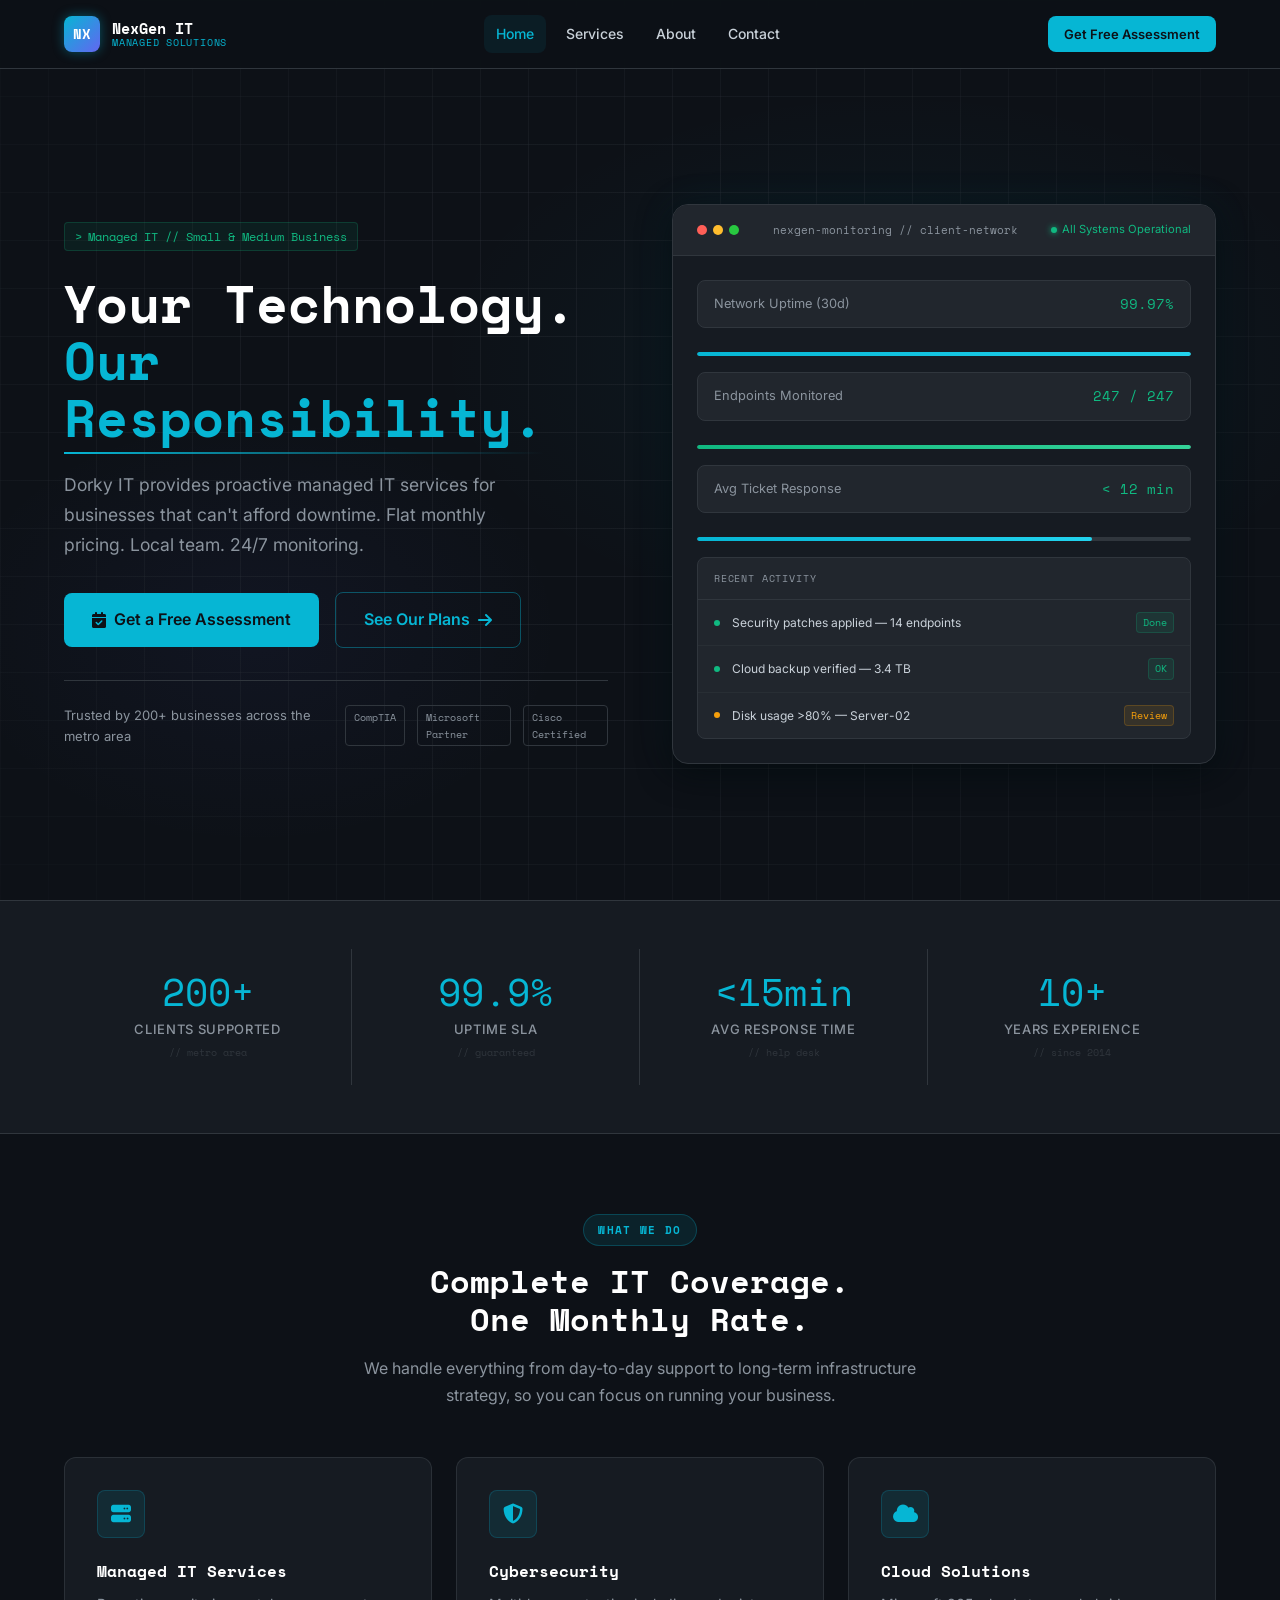
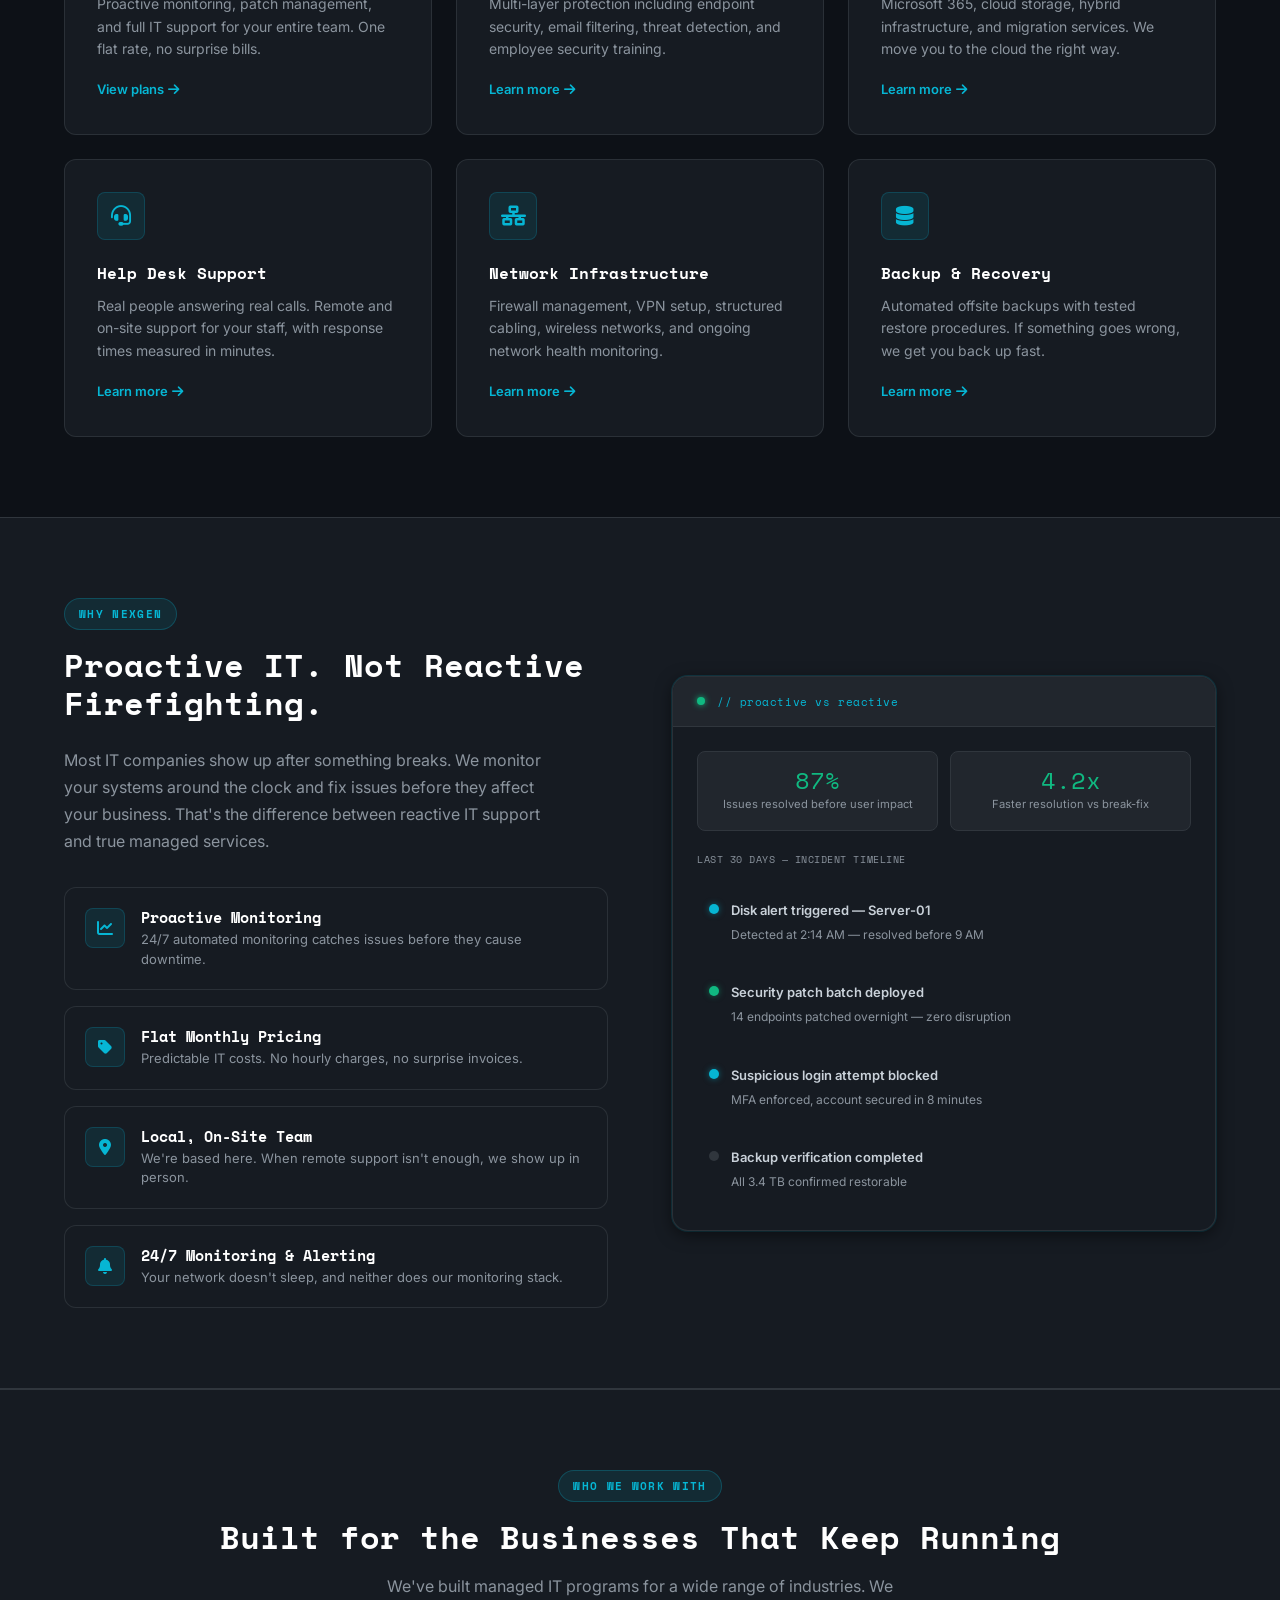
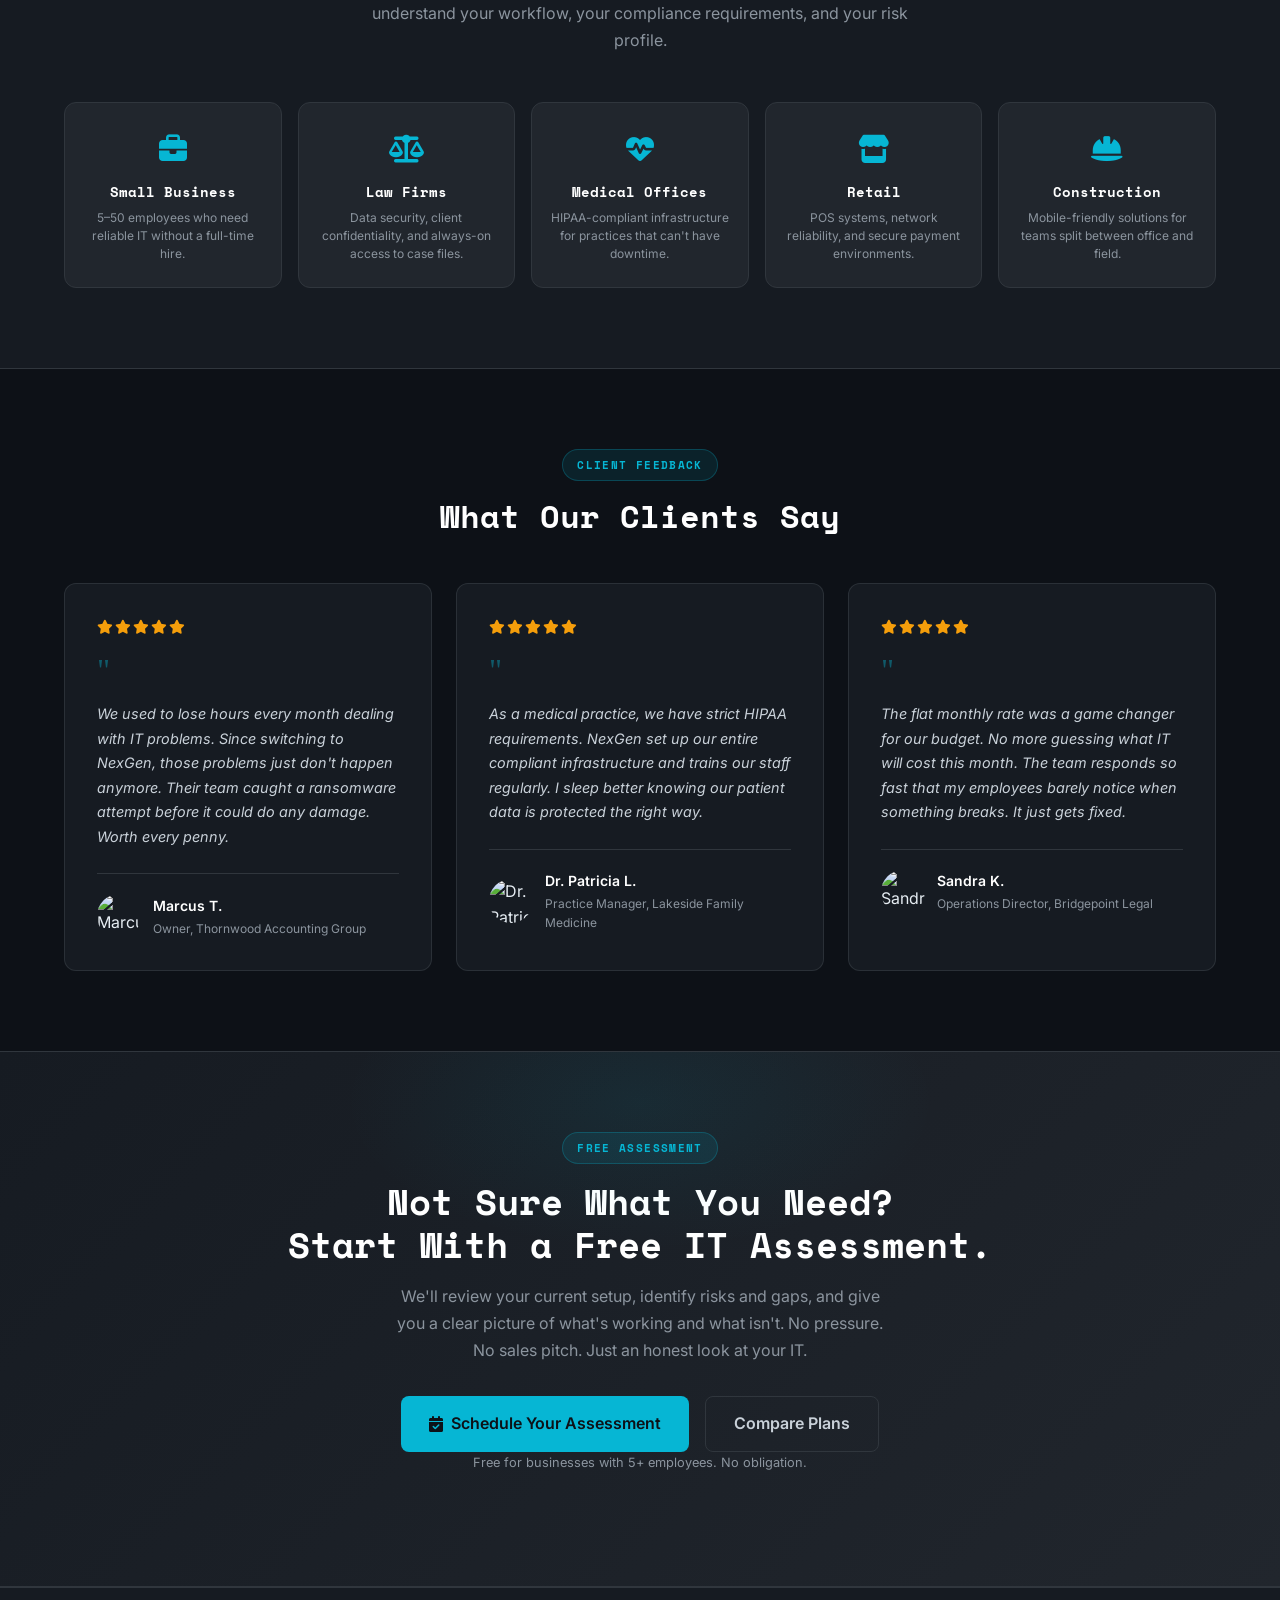
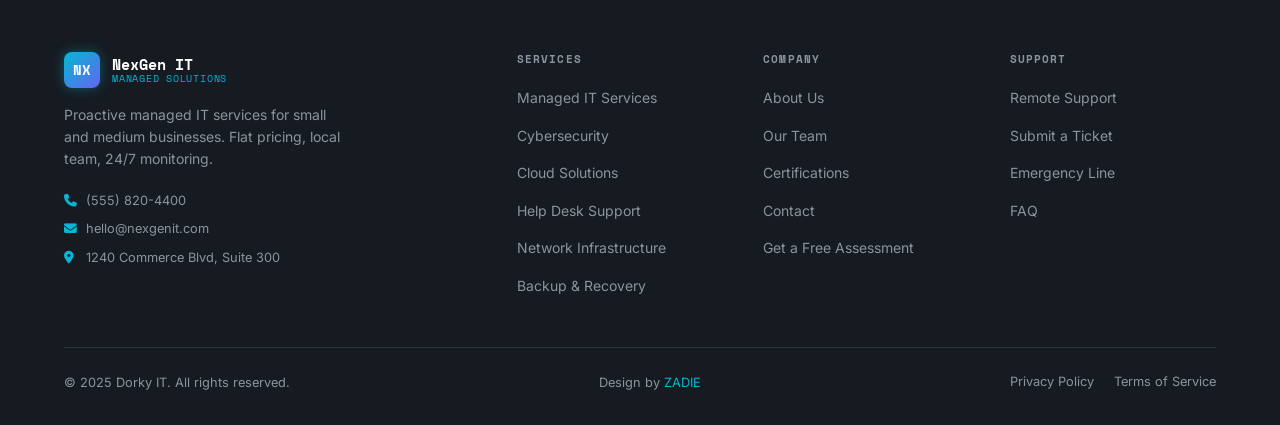
==== index.html @ ac2e7354 "updated company name" ====
<!DOCTYPE html>
<html lang="en">
<head>
  <meta charset="UTF-8">
  <meta name="viewport" content="width=device-width, initial-scale=1.0">
  <title>Dorky IT — Managed IT Services for Small Business</title>
  <link rel="stylesheet" href="styles.css">
  <link rel="stylesheet" href="https://cdnjs.cloudflare.com/ajax/libs/font-awesome/6.5.0/css/all.min.css">
  </head>
<body>



<!-- Header -->
<header class="header">
  <div class="container">
    <a href="index.html" class="logo">
      <div class="logo-icon">NX</div>
      <div class="logo-text">
        <span class="logo-name">NexGen IT</span>
        <span class="logo-tagline">Managed Solutions</span>
      </div>
    </a>

    <nav class="nav" id="main-nav">
      <a href="index.html" class="nav-link active">Home</a>
      <a href="services.html" class="nav-link">Services</a>
      <a href="about.html" class="nav-link">About</a>
      <a href="contact.html" class="nav-link">Contact</a>
    </nav>

    <a href="contact.html" class="btn btn-primary header-cta btn-sm">Get Free Assessment</a>
    <button class="nav-toggle" aria-label="Toggle menu" aria-expanded="false">
      <span></span>
      <span></span>
      <span></span>
    </button>
  </div>
</header>

<!-- Hero -->
<section class="hero">
  <div class="hero-bg"></div>
  <div class="hero-grid-overlay"></div>
  <div class="container">
    <div class="hero-content">
      <div class="hero-badge">
        <span class="terminal-tag">Managed IT // Small &amp; Medium Business</span>
      </div>
      <h1 class="hero-title">
        Your Technology.<br>
        <span class="highlight">Our Responsibility.</span>
      </h1>
      <p class="hero-desc">
        Dorky IT provides proactive managed IT services for businesses that can't afford downtime. Flat monthly pricing. Local team. 24/7 monitoring.
      </p>
      <div class="hero-actions">
        <a href="contact.html" class="btn btn-primary btn-lg">
          <i class="fa-solid fa-calendar-check"></i>
          Get a Free Assessment
        </a>
        <a href="services.html" class="btn btn-secondary btn-lg">
          See Our Plans
          <i class="fa-solid fa-arrow-right"></i>
        </a>
      </div>
      <div class="hero-trust">
        <span class="hero-trust-text">Trusted by 200+ businesses across the metro area</span>
        <div class="hero-trust-badges">
          <span class="trust-badge">CompTIA</span>
          <span class="trust-badge">Microsoft Partner</span>
          <span class="trust-badge">Cisco Certified</span>
        </div>
      </div>
    </div>

    <div class="hero-visual">
      <div class="hero-dashboard">
        <div class="dashboard-header">
          <div class="dashboard-dots">
            <span class="dot dot-red"></span>
            <span class="dot dot-yellow"></span>
            <span class="dot dot-green"></span>
          </div>
          <span class="dashboard-title">nexgen-monitoring // client-network</span>
          <div class="dashboard-status">
            <span class="status-dot"></span>
            All Systems Operational
          </div>
        </div>
        <div class="dashboard-body">
          <div class="dashboard-metric">
            <span class="metric-label">Network Uptime (30d)</span>
            <span class="metric-value">99.97%</span>
          </div>
          <div class="metric-bar-wrap">
            <div class="metric-bar">
              <div class="metric-bar-fill" style="width: 99.97%"></div>
            </div>
          </div>

          <div class="dashboard-metric">
            <span class="metric-label">Endpoints Monitored</span>
            <span class="metric-value">247 / 247</span>
          </div>
          <div class="metric-bar-wrap">
            <div class="metric-bar">
              <div class="metric-bar-fill green" style="width: 100%"></div>
            </div>
          </div>

          <div class="dashboard-metric">
            <span class="metric-label">Avg Ticket Response</span>
            <span class="metric-value">&lt; 12 min</span>
          </div>
          <div class="metric-bar-wrap">
            <div class="metric-bar">
              <div class="metric-bar-fill" style="width: 80%"></div>
            </div>
          </div>

          <div class="dashboard-alerts">
            <div class="alert-header">Recent Activity</div>
            <div class="alert-item">
              <span class="alert-indicator alert-ok"></span>
              <span class="alert-label">Security patches applied — 14 endpoints</span>
              <span class="alert-tag tag-ok">Done</span>
            </div>
            <div class="alert-item">
              <span class="alert-indicator alert-ok"></span>
              <span class="alert-label">Cloud backup verified — 3.4 TB</span>
              <span class="alert-tag tag-ok">OK</span>
            </div>
            <div class="alert-item">
              <span class="alert-indicator alert-warn"></span>
              <span class="alert-label">Disk usage &gt;80% — Server-02</span>
              <span class="alert-tag tag-warn">Review</span>
            </div>
          </div>
        </div>
      </div>
    </div>
  </div>
</section>

<!-- Stats -->
<section class="stats-section">
  <div class="container">
    <div class="stats-grid">
      <div class="stat-item">
        <div class="stat-number">200+</div>
        <div class="stat-label">Clients Supported</div>
        <div class="stat-sublabel">// metro area</div>
      </div>
      <div class="stat-item">
        <div class="stat-number">99.9%</div>
        <div class="stat-label">Uptime SLA</div>
        <div class="stat-sublabel">// guaranteed</div>
      </div>
      <div class="stat-item">
        <div class="stat-number">&lt;15min</div>
        <div class="stat-label">Avg Response Time</div>
        <div class="stat-sublabel">// help desk</div>
      </div>
      <div class="stat-item">
        <div class="stat-number">10+</div>
        <div class="stat-label">Years Experience</div>
        <div class="stat-sublabel">// since 2014</div>
      </div>
    </div>
  </div>
</section>

<!-- Services Overview -->
<section class="section">
  <div class="container">
    <div class="section-header">
      <span class="section-label">What We Do</span>
      <h2 class="section-title">Complete IT Coverage.<br>One Monthly Rate.</h2>
      <p class="section-desc">
        We handle everything from day-to-day support to long-term infrastructure strategy, so you can focus on running your business.
      </p>
    </div>

    <div class="services-grid">
      <div class="service-card">
        <div class="service-icon">
          <i class="fa-solid fa-server"></i>
        </div>
        <h3>Managed IT Services</h3>
        <p>Proactive monitoring, patch management, and full IT support for your entire team. One flat rate, no surprise bills.</p>
        <a href="services.html" class="service-link">View plans <i class="fa-solid fa-arrow-right"></i></a>
      </div>

      <div class="service-card">
        <div class="service-icon">
          <i class="fa-solid fa-shield-halved"></i>
        </div>
        <h3>Cybersecurity</h3>
        <p>Multi-layer protection including endpoint security, email filtering, threat detection, and employee security training.</p>
        <a href="services.html" class="service-link">Learn more <i class="fa-solid fa-arrow-right"></i></a>
      </div>

      <div class="service-card">
        <div class="service-icon">
          <i class="fa-solid fa-cloud"></i>
        </div>
        <h3>Cloud Solutions</h3>
        <p>Microsoft 365, cloud storage, hybrid infrastructure, and migration services. We move you to the cloud the right way.</p>
        <a href="services.html" class="service-link">Learn more <i class="fa-solid fa-arrow-right"></i></a>
      </div>

      <div class="service-card">
        <div class="service-icon">
          <i class="fa-solid fa-headset"></i>
        </div>
        <h3>Help Desk Support</h3>
        <p>Real people answering real calls. Remote and on-site support for your staff, with response times measured in minutes.</p>
        <a href="services.html" class="service-link">Learn more <i class="fa-solid fa-arrow-right"></i></a>
      </div>

      <div class="service-card">
        <div class="service-icon">
          <i class="fa-solid fa-network-wired"></i>
        </div>
        <h3>Network Infrastructure</h3>
        <p>Firewall management, VPN setup, structured cabling, wireless networks, and ongoing network health monitoring.</p>
        <a href="services.html" class="service-link">Learn more <i class="fa-solid fa-arrow-right"></i></a>
      </div>

      <div class="service-card">
        <div class="service-icon">
          <i class="fa-solid fa-database"></i>
        </div>
        <h3>Backup &amp; Recovery</h3>
        <p>Automated offsite backups with tested restore procedures. If something goes wrong, we get you back up fast.</p>
        <a href="services.html" class="service-link">Learn more <i class="fa-solid fa-arrow-right"></i></a>
      </div>
    </div>
  </div>
</section>

<!-- Why NexGen -->
<section class="section" style="background: var(--bg-card); border-top: 1px solid var(--gray-dark); border-bottom: 1px solid var(--gray-dark);">
  <div class="container">
    <div class="why-grid">
      <div class="why-content">
        <span class="section-label">Why NexGen</span>
        <h2>Proactive IT. Not Reactive Firefighting.</h2>
        <p>
          Most IT companies show up after something breaks. We monitor your systems around the clock and fix issues before they affect your business. That's the difference between reactive IT support and true managed services.
        </p>
        <div class="why-features">
          <div class="why-feature">
            <div class="why-feature-icon">
              <i class="fa-solid fa-chart-line"></i>
            </div>
            <div class="why-feature-text">
              <h4>Proactive Monitoring</h4>
              <p>24/7 automated monitoring catches issues before they cause downtime.</p>
            </div>
          </div>
          <div class="why-feature">
            <div class="why-feature-icon">
              <i class="fa-solid fa-tag"></i>
            </div>
            <div class="why-feature-text">
              <h4>Flat Monthly Pricing</h4>
              <p>Predictable IT costs. No hourly charges, no surprise invoices.</p>
            </div>
          </div>
          <div class="why-feature">
            <div class="why-feature-icon">
              <i class="fa-solid fa-location-dot"></i>
            </div>
            <div class="why-feature-text">
              <h4>Local, On-Site Team</h4>
              <p>We're based here. When remote support isn't enough, we show up in person.</p>
            </div>
          </div>
          <div class="why-feature">
            <div class="why-feature-icon">
              <i class="fa-solid fa-bell"></i>
            </div>
            <div class="why-feature-text">
              <h4>24/7 Monitoring &amp; Alerting</h4>
              <p>Your network doesn't sleep, and neither does our monitoring stack.</p>
            </div>
          </div>
        </div>
      </div>

      <div class="why-visual">
        <div class="proactive-card">
          <div class="proactive-header">
            <span class="status-dot" style="width:8px;height:8px;"></span>
            <span class="proactive-header-label">// proactive vs reactive</span>
          </div>
          <div class="proactive-body">
            <div class="proactive-row">
              <div class="proactive-stat">
                <div class="proactive-stat-num">87%</div>
                <div class="proactive-stat-label">Issues resolved before user impact</div>
              </div>
              <div class="proactive-stat">
                <div class="proactive-stat-num">4.2x</div>
                <div class="proactive-stat-label">Faster resolution vs break-fix</div>
              </div>
            </div>
            <div style="padding: 8px 0; font-family: var(--font-heading); font-size: 0.65rem; color: var(--gray); letter-spacing: 0.05em; text-transform: uppercase;">
              Last 30 Days — Incident Timeline
            </div>
            <div class="timeline-item">
              <span class="timeline-dot timeline-dot-primary"></span>
              <div class="timeline-content">
                <strong>Disk alert triggered — Server-01</strong>
                <span>Detected at 2:14 AM — resolved before 9 AM</span>
              </div>
            </div>
            <div class="timeline-item">
              <span class="timeline-dot timeline-dot-accent"></span>
              <div class="timeline-content">
                <strong>Security patch batch deployed</strong>
                <span>14 endpoints patched overnight — zero disruption</span>
              </div>
            </div>
            <div class="timeline-item">
              <span class="timeline-dot timeline-dot-primary"></span>
              <div class="timeline-content">
                <strong>Suspicious login attempt blocked</strong>
                <span>MFA enforced, account secured in 8 minutes</span>
              </div>
            </div>
            <div class="timeline-item">
              <span class="timeline-dot timeline-dot-gray"></span>
              <div class="timeline-content">
                <strong>Backup verification completed</strong>
                <span>All 3.4 TB confirmed restorable</span>
              </div>
            </div>
          </div>
        </div>
      </div>
    </div>
  </div>
</section>

<!-- Client Types -->
<section class="section client-types-section">
  <div class="container">
    <div class="section-header">
      <span class="section-label">Who We Work With</span>
      <h2 class="section-title">Built for the Businesses That Keep Running</h2>
      <p class="section-desc">
        We've built managed IT programs for a wide range of industries. We understand your workflow, your compliance requirements, and your risk profile.
      </p>
    </div>
    <div class="client-types-grid">
      <div class="client-type-card">
        <div class="client-type-icon"><i class="fa-solid fa-briefcase"></i></div>
        <h4>Small Business</h4>
        <p>5–50 employees who need reliable IT without a full-time hire.</p>
      </div>
      <div class="client-type-card">
        <div class="client-type-icon"><i class="fa-solid fa-scale-balanced"></i></div>
        <h4>Law Firms</h4>
        <p>Data security, client confidentiality, and always-on access to case files.</p>
      </div>
      <div class="client-type-card">
        <div class="client-type-icon"><i class="fa-solid fa-heart-pulse"></i></div>
        <h4>Medical Offices</h4>
        <p>HIPAA-compliant infrastructure for practices that can't have downtime.</p>
      </div>
      <div class="client-type-card">
        <div class="client-type-icon"><i class="fa-solid fa-store"></i></div>
        <h4>Retail</h4>
        <p>POS systems, network reliability, and secure payment environments.</p>
      </div>
      <div class="client-type-card">
        <div class="client-type-icon"><i class="fa-solid fa-helmet-safety"></i></div>
        <h4>Construction</h4>
        <p>Mobile-friendly solutions for teams split between office and field.</p>
      </div>
    </div>
  </div>
</section>

<!-- Testimonials -->
<section class="section">
  <div class="container">
    <div class="section-header">
      <span class="section-label">Client Feedback</span>
      <h2 class="section-title">What Our Clients Say</h2>
    </div>
    <div class="testimonials-grid">
      <div class="testimonial-card">
        <div class="testimonial-stars">
          <span class="star"><i class="fa-solid fa-star"></i></span>
          <span class="star"><i class="fa-solid fa-star"></i></span>
          <span class="star"><i class="fa-solid fa-star"></i></span>
          <span class="star"><i class="fa-solid fa-star"></i></span>
          <span class="star"><i class="fa-solid fa-star"></i></span>
        </div>
        <div class="testimonial-quote">"</div>
        <p class="testimonial-text">
          We used to lose hours every month dealing with IT problems. Since switching to NexGen, those problems just don't happen anymore. Their team caught a ransomware attempt before it could do any damage. Worth every penny.
        </p>
        <div class="testimonial-author">
          <div class="author-avatar"><img src="images/placeholder.jpg" alt="Marcus T." style="width:100%;height:100%;object-fit:cover;border-radius:50%;"></div>
          <div>
            <div class="author-name">Marcus T.</div>
            <div class="author-title">Owner, Thornwood Accounting Group</div>
          </div>
        </div>
      </div>

      <div class="testimonial-card">
        <div class="testimonial-stars">
          <span class="star"><i class="fa-solid fa-star"></i></span>
          <span class="star"><i class="fa-solid fa-star"></i></span>
          <span class="star"><i class="fa-solid fa-star"></i></span>
          <span class="star"><i class="fa-solid fa-star"></i></span>
          <span class="star"><i class="fa-solid fa-star"></i></span>
        </div>
        <div class="testimonial-quote">"</div>
        <p class="testimonial-text">
          As a medical practice, we have strict HIPAA requirements. NexGen set up our entire compliant infrastructure and trains our staff regularly. I sleep better knowing our patient data is protected the right way.
        </p>
        <div class="testimonial-author">
          <div class="author-avatar"><img src="images/placeholder.jpg" alt="Dr. Patricia L." style="width:100%;height:100%;object-fit:cover;border-radius:50%;"></div>
          <div>
            <div class="author-name">Dr. Patricia L.</div>
            <div class="author-title">Practice Manager, Lakeside Family Medicine</div>
          </div>
        </div>
      </div>

      <div class="testimonial-card">
        <div class="testimonial-stars">
          <span class="star"><i class="fa-solid fa-star"></i></span>
          <span class="star"><i class="fa-solid fa-star"></i></span>
          <span class="star"><i class="fa-solid fa-star"></i></span>
          <span class="star"><i class="fa-solid fa-star"></i></span>
          <span class="star"><i class="fa-solid fa-star"></i></span>
        </div>
        <div class="testimonial-quote">"</div>
        <p class="testimonial-text">
          The flat monthly rate was a game changer for our budget. No more guessing what IT will cost this month. The team responds so fast that my employees barely notice when something breaks. It just gets fixed.
        </p>
        <div class="testimonial-author">
          <div class="author-avatar"><img src="images/placeholder.jpg" alt="Sandra K." style="width:100%;height:100%;object-fit:cover;border-radius:50%;"></div>
          <div>
            <div class="author-name">Sandra K.</div>
            <div class="author-title">Operations Director, Bridgepoint Legal</div>
          </div>
        </div>
      </div>
    </div>
  </div>
</section>

<!-- CTA -->
<section class="cta-section">
  <div class="container">
    <span class="section-label">Free Assessment</span>
    <h2>Not Sure What You Need?<br>Start With a Free IT Assessment.</h2>
    <p>
      We'll review your current setup, identify risks and gaps, and give you a clear picture of what's working and what isn't. No pressure. No sales pitch. Just an honest look at your IT.
    </p>
    <div class="cta-actions">
      <a href="contact.html" class="btn btn-primary btn-lg">
        <i class="fa-solid fa-calendar-check"></i>
        Schedule Your Assessment
      </a>
      <a href="services.html" class="btn btn-ghost btn-lg">Compare Plans</a>
    </div>
    <p class="cta-note">Free for businesses with 5+ employees. No obligation.</p>
  </div>
</section>

<!-- Footer -->
<footer class="footer">
  <div class="container">
    <div class="footer-grid">
      <div class="footer-brand">
        <a href="index.html" class="logo">
          <div class="logo-icon">NX</div>
          <div class="logo-text">
            <span class="logo-name">NexGen IT</span>
            <span class="logo-tagline">Managed Solutions</span>
          </div>
        </a>
        <p>Proactive managed IT services for small and medium businesses. Flat pricing, local team, 24/7 monitoring.</p>
        <div class="footer-contact-info">
          <span class="footer-contact-line"><i class="fa-solid fa-phone"></i> (555) 820-4400</span>
          <span class="footer-contact-line"><i class="fa-solid fa-envelope"></i> hello@nexgenit.com</span>
          <span class="footer-contact-line"><i class="fa-solid fa-location-dot"></i> 1240 Commerce Blvd, Suite 300</span>
        </div>
      </div>

      <div class="footer-col">
        <h4>Services</h4>
        <ul class="footer-links">
          <li><a href="services.html" class="footer-link">Managed IT Services</a></li>
          <li><a href="services.html" class="footer-link">Cybersecurity</a></li>
          <li><a href="services.html" class="footer-link">Cloud Solutions</a></li>
          <li><a href="services.html" class="footer-link">Help Desk Support</a></li>
          <li><a href="services.html" class="footer-link">Network Infrastructure</a></li>
          <li><a href="services.html" class="footer-link">Backup &amp; Recovery</a></li>
        </ul>
      </div>

      <div class="footer-col">
        <h4>Company</h4>
        <ul class="footer-links">
          <li><a href="about.html" class="footer-link">About Us</a></li>
          <li><a href="about.html" class="footer-link">Our Team</a></li>
          <li><a href="about.html" class="footer-link">Certifications</a></li>
          <li><a href="contact.html" class="footer-link">Contact</a></li>
          <li><a href="contact.html" class="footer-link">Get a Free Assessment</a></li>
        </ul>
      </div>

      <div class="footer-col">
        <h4>Support</h4>
        <ul class="footer-links">
          <li><a href="contact.html" class="footer-link">Remote Support</a></li>
          <li><a href="contact.html" class="footer-link">Submit a Ticket</a></li>
          <li><a href="contact.html" class="footer-link">Emergency Line</a></li>
          <li><a href="contact.html" class="footer-link">FAQ</a></li>
        </ul>
      </div>
    </div>

    <div class="footer-bottom">
      <p>&copy; 2025 Dorky IT. All rights reserved.</p>
      <p>Design by <a href="https://zadie.com" target="_blank" rel="noopener">ZADIE</a></p>
      <div class="footer-legal">
        <a href="#">Privacy Policy</a>
        <a href="#">Terms of Service</a>
      </div>
    </div>
  </div>
</footer>

<script>
  const navToggle = document.querySelector('.nav-toggle');
  const nav = document.querySelector('.nav');
  if (navToggle && nav) {
    navToggle.addEventListener('click', () => {
      const isOpen = nav.classList.toggle('nav-open');
      navToggle.classList.toggle('active');
      navToggle.setAttribute('aria-expanded', isOpen);
    });
  }
</script>
</body>
</html>
---- styles.css ----
/* =========================================
   Dorky IT — Template Styles
   Design by ZADIE (zadie.com)
   ========================================= */

@import url('https://fonts.googleapis.com/css2?family=Space+Mono:ital,wght@0,400;0,700;1,400&family=Inter:wght@300;400;500;600;700&display=swap');

/* =========================================
   CSS Custom Properties
   ========================================= */

:root {
  /* Brand Colors */
  --primary: #06B6D4;
  --primary-dark: #0891B2;
  --primary-light: #22D3EE;
  --secondary: #6366F1;
  --accent: #10B981;

  /* Backgrounds */
  --bg: #0D1117;
  --bg-card: #161B22;
  --bg-elevated: #21262D;

  /* Text */
  --white: #FFFFFF;
  --gray-light: #C9D1D9;
  --gray: #8B949E;
  --gray-dark: #30363D;
  --text: #E6EDF3;

  /* Typography */
  --font-heading: 'Space Mono', monospace;
  --font-body: 'Inter', sans-serif;

  /* Shadows */
  --shadow-sm: 0 2px 8px rgba(0, 0, 0, 0.4);
  --shadow-md: 0 4px 16px rgba(0, 0, 0, 0.5);
  --shadow-lg: 0 8px 32px rgba(0, 0, 0, 0.6);
  --shadow-glow: 0 0 20px rgba(6, 182, 212, 0.15);
  --shadow-glow-strong: 0 0 40px rgba(6, 182, 212, 0.25);

  /* Card border glow */
  --card-border: 1px solid rgba(48, 54, 61, 0.8);
  --card-border-hover: 1px solid rgba(6, 182, 212, 0.4);
  --card-glow: 0 0 0 1px rgba(6, 182, 212, 0.2);
  --card-glow-hover: 0 0 20px rgba(6, 182, 212, 0.15);

  /* Spacing */
  --spacing-1: 4px;
  --spacing-2: 8px;
  --spacing-3: 12px;
  --spacing-4: 16px;
  --spacing-5: 20px;
  --spacing-6: 24px;
  --spacing-8: 32px;
  --spacing-10: 40px;
  --spacing-12: 48px;
  --spacing-16: 64px;
  --spacing-20: 80px;
  --spacing-24: 96px;

  /* Border radius */
  --radius-sm: 4px;
  --radius-md: 8px;
  --radius-lg: 12px;
  --radius-xl: 16px;
  --radius-full: 9999px;

  /* Transitions */
  --transition-fast: 150ms ease;
  --transition-normal: 300ms ease;
  --transition-slow: 500ms ease;
}

/* =========================================
   Reset & Base
   ========================================= */

*, *::before, *::after {
  box-sizing: border-box;
  margin: 0;
  padding: 0;
}

html {
  font-size: 16px;
  scroll-behavior: smooth;
}

body {
  font-family: var(--font-body);
  background-color: var(--bg);
  color: var(--text);
  line-height: 1.6;
  -webkit-font-smoothing: antialiased;
  -moz-osx-font-smoothing: grayscale;
}

img {
  max-width: 100%;
  display: block;
}

a {
  color: var(--primary);
  text-decoration: none;
  transition: color var(--transition-fast);
}

a:hover {
  color: var(--primary-light);
}

ul {
  list-style: none;
}

/* =========================================
   Typography
   ========================================= */

h1, h2, h3, h4, h5, h6 {
  font-family: var(--font-heading);
  font-weight: 700;
  line-height: 1.2;
  color: var(--white);
}

h1 { font-size: clamp(1.75rem, 4vw, 2.75rem); }
h2 { font-size: clamp(1.4rem, 3vw, 2rem); }
h3 { font-size: clamp(1.1rem, 2vw, 1.35rem); }
h4 { font-size: 1.1rem; }

p {
  color: var(--gray-light);
  line-height: 1.7;
}

/* =========================================
   Layout
   ========================================= */

.container {
  width: 100%;
  max-width: 1200px;
  margin: 0 auto;
  padding: 0 var(--spacing-6);
}

.section {
  padding: var(--spacing-20) 0;
}

.section-sm {
  padding: var(--spacing-12) 0;
}

.section-header {
  text-align: center;
  margin-bottom: var(--spacing-12);
}

.section-label {
  display: inline-block;
  font-family: var(--font-heading);
  font-size: 0.7rem;
  font-weight: 700;
  letter-spacing: 0.12em;
  text-transform: uppercase;
  color: var(--primary);
  background: rgba(6, 182, 212, 0.1);
  border: 1px solid rgba(6, 182, 212, 0.25);
  padding: 6px 14px;
  border-radius: var(--radius-full);
  margin-bottom: var(--spacing-4);
}

.section-title {
  margin-bottom: var(--spacing-4);
}

.section-desc {
  max-width: 580px;
  margin: 0 auto;
  color: var(--gray);
}

/* =========================================
   Header & Navigation
   ========================================= */

.header {
  position: fixed;
  top: 0;
  left: 0;
  right: 0;
  z-index: 300;
  background: rgba(13, 17, 23, 0.95);
  border-bottom: 1px solid var(--gray-dark);
  backdrop-filter: blur(12px);
  -webkit-backdrop-filter: blur(12px);
}

.header .container {
  width: 100%;
  display: flex;
  align-items: center;
  justify-content: space-between;
  height: 68px;
  gap: var(--spacing-8);
}

.logo {
  display: flex;
  align-items: center;
  gap: var(--spacing-3);
  text-decoration: none;
  flex-shrink: 0;
}

.logo-icon {
  width: 36px;
  height: 36px;
  background: linear-gradient(135deg, var(--primary), var(--secondary));
  border-radius: var(--radius-md);
  display: flex;
  align-items: center;
  justify-content: center;
  font-family: var(--font-heading);
  font-size: 0.9rem;
  font-weight: 700;
  color: var(--white);
  box-shadow: 0 0 12px rgba(6, 182, 212, 0.4);
}

.logo-text {
  display: flex;
  flex-direction: column;
  line-height: 1.1;
}

.logo-name {
  font-family: var(--font-heading);
  font-size: 0.95rem;
  font-weight: 700;
  color: var(--white);
}

.logo-tagline {
  font-family: var(--font-heading);
  font-size: 0.6rem;
  color: var(--primary);
  letter-spacing: 0.08em;
  text-transform: uppercase;
}

.nav {
  display: flex;
  align-items: center;
  gap: var(--spacing-2);
}

.nav-link {
  font-family: var(--font-body);
  font-size: 0.875rem;
  font-weight: 500;
  color: var(--gray-light);
  padding: var(--spacing-2) var(--spacing-3);
  border-radius: var(--radius-md);
  transition: color var(--transition-fast), background var(--transition-fast);
}

.nav-link:hover,
.nav-link.active {
  color: var(--primary);
  background: rgba(6, 182, 212, 0.08);
}

.header-cta {
  flex-shrink: 0;
}

/* Hamburger toggle */
.nav-toggle {
  display: none;
  background: none;
  border: none;
  cursor: pointer;
  padding: var(--spacing-2);
  color: var(--gray-light);
  z-index: 100;
  flex-shrink: 0;
}

.nav-toggle span {
  display: block;
  width: 24px;
  height: 2px;
  background: currentColor;
  margin: 5px 0;
  transition: transform 0.3s ease, opacity 0.3s ease;
}

.nav-toggle.active span:nth-child(1) {
  transform: rotate(45deg) translate(5px, 5px);
}

.nav-toggle.active span:nth-child(2) {
  opacity: 0;
}

.nav-toggle.active span:nth-child(3) {
  transform: rotate(-45deg) translate(5px, -5px);
}

/* =========================================
   Buttons
   ========================================= */

.btn {
  display: inline-flex;
  align-items: center;
  gap: var(--spacing-2);
  font-family: var(--font-body);
  font-size: 0.875rem;
  font-weight: 600;
  padding: 10px 22px;
  border-radius: var(--radius-md);
  border: none;
  cursor: pointer;
  transition: all var(--transition-normal);
  text-decoration: none;
  white-space: nowrap;
}

.btn-primary {
  background: var(--primary);
  color: var(--bg);
  box-shadow: 0 0 0 0 rgba(6, 182, 212, 0);
}

.btn-primary:hover {
  background: var(--primary-light);
  color: var(--bg);
  box-shadow: 0 0 20px rgba(6, 182, 212, 0.4);
  transform: translateY(-1px);
}

.btn-secondary {
  background: transparent;
  color: var(--primary);
  border: 1px solid rgba(6, 182, 212, 0.4);
}

.btn-secondary:hover {
  background: rgba(6, 182, 212, 0.08);
  border-color: var(--primary);
  color: var(--primary-light);
  transform: translateY(-1px);
}

.btn-ghost {
  background: transparent;
  color: var(--gray-light);
  border: 1px solid var(--gray-dark);
}

.btn-ghost:hover {
  color: var(--white);
  border-color: var(--gray);
  background: rgba(255, 255, 255, 0.04);
}

.btn-lg {
  font-size: 1rem;
  padding: 14px 28px;
}

.btn-sm {
  font-size: 0.8125rem;
  padding: 8px 16px;
}

/* =========================================
   Cards
   ========================================= */

.card {
  background: var(--bg-card);
  border: var(--card-border);
  border-radius: var(--radius-lg);
  padding: var(--spacing-8);
  transition: all var(--transition-normal);
}

.card:hover {
  border: var(--card-border-hover);
  box-shadow: var(--card-glow-hover);
  transform: translateY(-2px);
}

.card-glow {
  box-shadow: var(--card-glow);
}

/* =========================================
   Terminal / Code Elements
   ========================================= */

.terminal-tag {
  display: inline-flex;
  align-items: center;
  gap: 6px;
  font-family: var(--font-heading);
  font-size: 0.75rem;
  color: var(--accent);
  background: rgba(16, 185, 129, 0.08);
  border: 1px solid rgba(16, 185, 129, 0.2);
  padding: 4px 10px;
  border-radius: var(--radius-sm);
}

.terminal-tag::before {
  content: '>';
  color: var(--accent);
}

.code-number {
  font-family: var(--font-heading);
  color: var(--primary);
}

/* =========================================
   Hero Section
   ========================================= */

.hero {
  padding-top: 68px;
  min-height: 100vh;
  display: flex;
  align-items: center;
  position: relative;
  overflow: hidden;
}

.hero-bg {
  position: absolute;
  inset: 0;
  background:
    radial-gradient(ellipse 60% 50% at 70% 40%, rgba(6, 182, 212, 0.06) 0%, transparent 60%),
    radial-gradient(ellipse 40% 40% at 20% 70%, rgba(99, 102, 241, 0.05) 0%, transparent 60%);
  pointer-events: none;
}

.hero-grid-overlay {
  position: absolute;
  inset: 0;
  background-image:
    linear-gradient(rgba(48, 54, 61, 0.3) 1px, transparent 1px),
    linear-gradient(90deg, rgba(48, 54, 61, 0.3) 1px, transparent 1px);
  background-size: 48px 48px;
  pointer-events: none;
  mask-image: radial-gradient(ellipse 80% 80% at 50% 50%, black 40%, transparent 100%);
  -webkit-mask-image: radial-gradient(ellipse 80% 80% at 50% 50%, black 40%, transparent 100%);
}

.hero .container {
  position: relative;
  z-index: 1;
  display: grid;
  grid-template-columns: 1fr 1fr;
  gap: var(--spacing-16);
  align-items: center;
  padding-top: var(--spacing-16);
  padding-bottom: var(--spacing-16);
}

.hero-badge {
  margin-bottom: var(--spacing-6);
}

.hero-title {
  font-size: clamp(2rem, 5vw, 3.25rem);
  line-height: 1.1;
  margin-bottom: var(--spacing-6);
}

.hero-title .highlight {
  color: var(--primary);
  position: relative;
}

.hero-title .highlight::after {
  content: '';
  position: absolute;
  bottom: 2px;
  left: 0;
  right: 0;
  height: 2px;
  background: linear-gradient(90deg, var(--primary), transparent);
}

.hero-desc {
  font-size: 1.1rem;
  color: var(--gray);
  max-width: 480px;
  margin-bottom: var(--spacing-8);
}

.hero-actions {
  display: flex;
  gap: var(--spacing-4);
  flex-wrap: wrap;
  align-items: center;
}

.hero-trust {
  display: flex;
  align-items: center;
  gap: var(--spacing-3);
  margin-top: var(--spacing-8);
  padding-top: var(--spacing-6);
  border-top: 1px solid var(--gray-dark);
}

.hero-trust-text {
  font-size: 0.8125rem;
  color: var(--gray);
}

.hero-trust-badges {
  display: flex;
  gap: var(--spacing-3);
}

.trust-badge {
  font-family: var(--font-heading);
  font-size: 0.65rem;
  color: var(--gray);
  border: 1px solid var(--gray-dark);
  padding: 3px 8px;
  border-radius: var(--radius-sm);
}

/* Hero visual panel */
.hero-visual {
  position: relative;
}

.hero-dashboard {
  background: var(--bg-card);
  border: 1px solid var(--gray-dark);
  border-radius: var(--radius-xl);
  overflow: hidden;
  box-shadow: var(--shadow-lg), 0 0 40px rgba(6, 182, 212, 0.08);
}

.dashboard-header {
  background: var(--bg-elevated);
  border-bottom: 1px solid var(--gray-dark);
  padding: var(--spacing-4) var(--spacing-6);
  display: flex;
  align-items: center;
  justify-content: space-between;
}

.dashboard-dots {
  display: flex;
  gap: 6px;
}

.dot {
  width: 10px;
  height: 10px;
  border-radius: 50%;
}

.dot-red { background: #FF5F57; }
.dot-yellow { background: #FFBD2E; }
.dot-green { background: #28C840; }

.dashboard-title {
  font-family: var(--font-heading);
  font-size: 0.7rem;
  color: var(--gray);
}

.dashboard-status {
  display: flex;
  align-items: center;
  gap: 5px;
  font-size: 0.7rem;
  color: var(--accent);
}

.status-dot {
  width: 6px;
  height: 6px;
  border-radius: 50%;
  background: var(--accent);
  box-shadow: 0 0 6px var(--accent);
  animation: pulse 2s infinite;
}

@keyframes pulse {
  0%, 100% { opacity: 1; }
  50% { opacity: 0.4; }
}

.dashboard-body {
  padding: var(--spacing-6);
  display: flex;
  flex-direction: column;
  gap: var(--spacing-4);
}

.dashboard-metric {
  display: flex;
  align-items: center;
  justify-content: space-between;
  padding: var(--spacing-3) var(--spacing-4);
  background: var(--bg-elevated);
  border-radius: var(--radius-md);
  border: 1px solid var(--gray-dark);
}

.metric-label {
  font-size: 0.8rem;
  color: var(--gray);
}

.metric-value {
  font-family: var(--font-heading);
  font-size: 0.875rem;
  color: var(--accent);
}

.metric-bar-wrap {
  display: flex;
  align-items: center;
  gap: var(--spacing-3);
  margin-top: var(--spacing-2);
}

.metric-bar {
  flex: 1;
  height: 4px;
  background: var(--gray-dark);
  border-radius: var(--radius-full);
  overflow: hidden;
}

.metric-bar-fill {
  height: 100%;
  background: linear-gradient(90deg, var(--primary), var(--primary-light));
  border-radius: var(--radius-full);
}

.metric-bar-fill.green {
  background: linear-gradient(90deg, var(--accent), #34D399);
}

.dashboard-alerts {
  background: var(--bg-elevated);
  border-radius: var(--radius-md);
  border: 1px solid var(--gray-dark);
  overflow: hidden;
}

.alert-header {
  padding: var(--spacing-3) var(--spacing-4);
  border-bottom: 1px solid var(--gray-dark);
  font-family: var(--font-heading);
  font-size: 0.65rem;
  color: var(--gray);
  letter-spacing: 0.08em;
  text-transform: uppercase;
}

.alert-item {
  display: flex;
  align-items: center;
  gap: var(--spacing-3);
  padding: var(--spacing-3) var(--spacing-4);
  border-bottom: 1px solid rgba(48, 54, 61, 0.5);
  font-size: 0.75rem;
}

.alert-item:last-child {
  border-bottom: none;
}

.alert-indicator {
  width: 6px;
  height: 6px;
  border-radius: 50%;
  flex-shrink: 0;
}

.alert-ok { background: var(--accent); }
.alert-warn { background: #F59E0B; }

.alert-label {
  flex: 1;
  color: var(--gray-light);
}

.alert-tag {
  font-family: var(--font-heading);
  font-size: 0.6rem;
  padding: 2px 6px;
  border-radius: var(--radius-sm);
}

.tag-ok {
  color: var(--accent);
  background: rgba(16, 185, 129, 0.1);
  border: 1px solid rgba(16, 185, 129, 0.2);
}

.tag-warn {
  color: #F59E0B;
  background: rgba(245, 158, 11, 0.1);
  border: 1px solid rgba(245, 158, 11, 0.2);
}

/* =========================================
   Services Overview
   ========================================= */

.services-grid {
  display: grid;
  grid-template-columns: repeat(3, 1fr);
  gap: var(--spacing-6);
}

.service-card {
  background: var(--bg-card);
  border: var(--card-border);
  border-radius: var(--radius-lg);
  padding: var(--spacing-8);
  transition: all var(--transition-normal);
  position: relative;
  overflow: hidden;
}

.service-card::before {
  content: '';
  position: absolute;
  top: 0;
  left: 0;
  right: 0;
  height: 2px;
  background: linear-gradient(90deg, var(--primary), var(--secondary));
  opacity: 0;
  transition: opacity var(--transition-normal);
}

.service-card:hover {
  border: var(--card-border-hover);
  box-shadow: var(--card-glow-hover);
  transform: translateY(-3px);
}

.service-card:hover::before {
  opacity: 1;
}

.service-icon {
  width: 48px;
  height: 48px;
  background: rgba(6, 182, 212, 0.1);
  border: 1px solid rgba(6, 182, 212, 0.2);
  border-radius: var(--radius-md);
  display: flex;
  align-items: center;
  justify-content: center;
  margin-bottom: var(--spacing-6);
  font-size: 1.25rem;
  color: var(--primary);
  transition: all var(--transition-normal);
}

.service-card:hover .service-icon {
  background: rgba(6, 182, 212, 0.15);
  box-shadow: 0 0 12px rgba(6, 182, 212, 0.2);
}

.service-card h3 {
  font-size: 1rem;
  margin-bottom: var(--spacing-3);
}

.service-card p {
  font-size: 0.875rem;
  color: var(--gray);
  line-height: 1.6;
  margin-bottom: var(--spacing-4);
}

.service-link {
  font-size: 0.8125rem;
  color: var(--primary);
  font-weight: 600;
  display: inline-flex;
  align-items: center;
  gap: 4px;
  transition: gap var(--transition-fast);
}

.service-link:hover {
  gap: 8px;
}

/* =========================================
   Stats Bar
   ========================================= */

.stats-section {
  background: var(--bg-card);
  border-top: 1px solid var(--gray-dark);
  border-bottom: 1px solid var(--gray-dark);
  padding: var(--spacing-12) 0;
}

.stats-grid {
  display: grid;
  grid-template-columns: repeat(4, 1fr);
  gap: 0;
}

.stat-item {
  text-align: center;
  padding: var(--spacing-6);
  border-right: 1px solid var(--gray-dark);
}

.stat-item:last-child {
  border-right: none;
}

.stat-number {
  font-family: var(--font-heading);
  font-size: clamp(1.75rem, 3vw, 2.5rem);
  color: var(--primary);
  line-height: 1;
  margin-bottom: var(--spacing-2);
}

.stat-label {
  font-size: 0.8125rem;
  color: var(--gray);
  text-transform: uppercase;
  letter-spacing: 0.05em;
  font-weight: 500;
}

.stat-sublabel {
  font-family: var(--font-heading);
  font-size: 0.65rem;
  color: var(--gray-dark);
  margin-top: var(--spacing-1);
}

/* =========================================
   Why NexGen
   ========================================= */

.why-grid {
  display: grid;
  grid-template-columns: 1fr 1fr;
  gap: var(--spacing-16);
  align-items: center;
}

.why-content .section-label {
  display: inline-block;
  margin-bottom: var(--spacing-4);
}

.why-content h2 {
  margin-bottom: var(--spacing-6);
}

.why-content p {
  color: var(--gray);
  margin-bottom: var(--spacing-8);
  max-width: 480px;
}

.why-features {
  display: flex;
  flex-direction: column;
  gap: var(--spacing-4);
}

.why-feature {
  display: flex;
  gap: var(--spacing-4);
  padding: var(--spacing-5);
  background: var(--bg-card);
  border: var(--card-border);
  border-radius: var(--radius-lg);
  transition: all var(--transition-normal);
}

.why-feature:hover {
  border-color: rgba(6, 182, 212, 0.3);
  box-shadow: var(--card-glow-hover);
}

.why-feature-icon {
  width: 40px;
  height: 40px;
  background: rgba(6, 182, 212, 0.1);
  border: 1px solid rgba(6, 182, 212, 0.2);
  border-radius: var(--radius-md);
  display: flex;
  align-items: center;
  justify-content: center;
  font-size: 1rem;
  color: var(--primary);
  flex-shrink: 0;
}

.why-feature-text h4 {
  font-size: 0.9375rem;
  margin-bottom: 4px;
}

.why-feature-text p {
  font-size: 0.8125rem;
  color: var(--gray);
  line-height: 1.5;
  margin: 0;
}

.why-visual {
  position: relative;
}

.proactive-card {
  background: var(--bg-card);
  border: var(--card-border);
  border-radius: var(--radius-xl);
  overflow: hidden;
  box-shadow: var(--shadow-md), var(--card-glow);
}

.proactive-header {
  background: var(--bg-elevated);
  border-bottom: 1px solid var(--gray-dark);
  padding: var(--spacing-4) var(--spacing-6);
  display: flex;
  align-items: center;
  gap: var(--spacing-3);
}

.proactive-header-label {
  font-family: var(--font-heading);
  font-size: 0.7rem;
  color: var(--primary);
  letter-spacing: 0.05em;
}

.proactive-body {
  padding: var(--spacing-6);
  display: flex;
  flex-direction: column;
  gap: var(--spacing-3);
}

.proactive-row {
  display: grid;
  grid-template-columns: 1fr 1fr;
  gap: var(--spacing-3);
}

.proactive-stat {
  background: var(--bg-elevated);
  border-radius: var(--radius-md);
  border: 1px solid var(--gray-dark);
  padding: var(--spacing-4);
  text-align: center;
}

.proactive-stat-num {
  font-family: var(--font-heading);
  font-size: 1.5rem;
  color: var(--accent);
  line-height: 1;
}

.proactive-stat-label {
  font-size: 0.7rem;
  color: var(--gray);
  margin-top: 4px;
}

.timeline-item {
  display: flex;
  align-items: flex-start;
  gap: var(--spacing-3);
  padding: var(--spacing-3);
  border-radius: var(--radius-md);
}

.timeline-dot {
  width: 10px;
  height: 10px;
  border-radius: 50%;
  margin-top: 4px;
  flex-shrink: 0;
}

.timeline-dot-primary { background: var(--primary); box-shadow: 0 0 6px rgba(6, 182, 212, 0.5); }
.timeline-dot-accent { background: var(--accent); box-shadow: 0 0 6px rgba(16, 185, 129, 0.5); }
.timeline-dot-gray { background: var(--gray-dark); }

.timeline-content strong {
  display: block;
  font-size: 0.8125rem;
  color: var(--gray-light);
  font-weight: 600;
}

.timeline-content span {
  font-size: 0.75rem;
  color: var(--gray);
}

/* =========================================
   Client Types
   ========================================= */

.client-types-section {
  background: var(--bg-card);
  border-top: 1px solid var(--gray-dark);
  border-bottom: 1px solid var(--gray-dark);
}

.client-types-grid {
  display: grid;
  grid-template-columns: repeat(5, 1fr);
  gap: var(--spacing-4);
  margin-top: var(--spacing-10);
}

.client-type-card {
  text-align: center;
  padding: var(--spacing-6) var(--spacing-4);
  background: var(--bg-elevated);
  border: 1px solid var(--gray-dark);
  border-radius: var(--radius-lg);
  transition: all var(--transition-normal);
}

.client-type-card:hover {
  border-color: rgba(6, 182, 212, 0.3);
  box-shadow: var(--card-glow-hover);
  transform: translateY(-2px);
}

.client-type-icon {
  font-size: 1.75rem;
  color: var(--primary);
  margin-bottom: var(--spacing-3);
}

.client-type-card h4 {
  font-size: 0.875rem;
  margin-bottom: var(--spacing-2);
}

.client-type-card p {
  font-size: 0.75rem;
  color: var(--gray);
  line-height: 1.5;
}

/* =========================================
   Testimonials
   ========================================= */

.testimonials-grid {
  display: grid;
  grid-template-columns: repeat(3, 1fr);
  gap: var(--spacing-6);
}

.testimonial-card {
  background: var(--bg-card);
  border: var(--card-border);
  border-radius: var(--radius-lg);
  padding: var(--spacing-8);
  transition: all var(--transition-normal);
  position: relative;
}

.testimonial-card:hover {
  border: var(--card-border-hover);
  box-shadow: var(--card-glow-hover);
}

.testimonial-quote {
  font-size: 2rem;
  line-height: 1;
  color: var(--primary);
  opacity: 0.4;
  margin-bottom: var(--spacing-4);
  font-family: Georgia, serif;
}

.testimonial-text {
  font-size: 0.9rem;
  color: var(--gray-light);
  line-height: 1.7;
  margin-bottom: var(--spacing-6);
  font-style: italic;
}

.testimonial-author {
  display: flex;
  align-items: center;
  gap: var(--spacing-3);
  padding-top: var(--spacing-5);
  border-top: 1px solid var(--gray-dark);
}

.author-avatar {
  width: 44px;
  height: 44px;
  border-radius: 50%;
  flex-shrink: 0;
}

.author-name {
  font-family: var(--font-body);
  font-size: 0.875rem;
  font-weight: 600;
  color: var(--white);
  margin-bottom: 2px;
}

.author-title {
  font-size: 0.75rem;
  color: var(--gray);
}

.testimonial-stars {
  display: flex;
  gap: 2px;
  margin-bottom: var(--spacing-4);
}

.star {
  color: #F59E0B;
  font-size: 0.875rem;
}

/* =========================================
   CTA Banner
   ========================================= */

.cta-section {
  background: linear-gradient(135deg, var(--bg-card) 0%, var(--bg-elevated) 100%);
  border-top: 1px solid var(--gray-dark);
  border-bottom: 1px solid var(--gray-dark);
  text-align: center;
  padding: var(--spacing-20) 0;
  position: relative;
  overflow: hidden;
}

.cta-section::before {
  content: '';
  position: absolute;
  top: -100px;
  left: 50%;
  transform: translateX(-50%);
  width: 600px;
  height: 300px;
  background: radial-gradient(ellipse, rgba(6, 182, 212, 0.08) 0%, transparent 70%);
  pointer-events: none;
}

.cta-section h2 {
  font-size: clamp(1.5rem, 3vw, 2.25rem);
  margin-bottom: var(--spacing-4);
}

.cta-section p {
  color: var(--gray);
  max-width: 500px;
  margin: 0 auto var(--spacing-8);
}

.cta-actions {
  display: flex;
  gap: var(--spacing-4);
  justify-content: center;
  flex-wrap: wrap;
}

.cta-note {
  margin-top: var(--spacing-5);
  font-size: 0.8rem;
  color: var(--gray);
}

/* =========================================
   Page Hero (Inner Pages)
   ========================================= */

.page-hero {
  padding-top: 68px;
  padding-bottom: var(--spacing-16);
  padding-top: calc(68px + var(--spacing-16));
  background: var(--bg);
  border-bottom: 1px solid var(--gray-dark);
  position: relative;
  overflow: hidden;
}

.page-hero::before {
  content: '';
  position: absolute;
  top: 0;
  left: 0;
  right: 0;
  bottom: 0;
  background:
    radial-gradient(ellipse 50% 80% at 80% 50%, rgba(6, 182, 212, 0.05) 0%, transparent 60%),
    linear-gradient(180deg, rgba(6, 182, 212, 0.02) 0%, transparent 100%);
  pointer-events: none;
}

.page-hero .container {
  position: relative;
  z-index: 1;
  max-width: 720px;
}

.page-hero h1 {
  margin-bottom: var(--spacing-4);
}

.page-hero p {
  font-size: 1.1rem;
  color: var(--gray);
}

/* =========================================
   About Page
   ========================================= */

.about-story {
  display: grid;
  grid-template-columns: 1fr 1fr;
  gap: var(--spacing-16);
  align-items: center;
}

.about-story-content h2 {
  margin-bottom: var(--spacing-5);
}

.about-story-content p {
  color: var(--gray);
  margin-bottom: var(--spacing-4);
}

.about-story-image {
  background: linear-gradient(135deg, var(--bg-elevated) 0%, var(--bg-card) 100%);
  border: var(--card-border);
  border-radius: var(--radius-xl);
  aspect-ratio: 4/3;
  position: relative;
  overflow: hidden;
  display: flex;
  align-items: center;
  justify-content: center;
}

.image-overlay-text {
  font-family: var(--font-heading);
  font-size: 0.7rem;
  color: rgba(6, 182, 212, 0.3);
  text-align: center;
  padding: var(--spacing-6);
  line-height: 1.8;
}

.team-grid {
  display: grid;
  grid-template-columns: repeat(4, 1fr);
  gap: var(--spacing-6);
}

.team-card {
  background: var(--bg-card);
  border: var(--card-border);
  border-radius: var(--radius-lg);
  overflow: hidden;
  transition: all var(--transition-normal);
}

.team-card:hover {
  border: var(--card-border-hover);
  box-shadow: var(--card-glow-hover);
  transform: translateY(-2px);
}

.team-photo {
  aspect-ratio: 3/4;
  background: linear-gradient(160deg, var(--bg-elevated) 0%, var(--bg-card) 100%);
  position: relative;
  overflow: hidden;
}

.team-photo-1 {
  background: linear-gradient(160deg, #1a2535 0%, #0d1520 100%);
}

.team-photo-2 {
  background: linear-gradient(160deg, #1a1a2e 0%, #0f0f1a 100%);
}

.team-photo-3 {
  background: linear-gradient(160deg, #162032 0%, #0a1a2a 100%);
}

.team-photo-4 {
  background: linear-gradient(160deg, #1a2520 0%, #0d1a10 100%);
}

.team-info {
  padding: var(--spacing-5) var(--spacing-5);
}

.team-name {
  font-size: 0.9375rem;
  margin-bottom: 3px;
}

.team-role {
  font-size: 0.8rem;
  color: var(--primary);
  margin-bottom: var(--spacing-3);
}

.team-certs {
  display: flex;
  flex-wrap: wrap;
  gap: 4px;
}

.cert-badge {
  font-family: var(--font-heading);
  font-size: 0.6rem;
  color: var(--gray);
  border: 1px solid var(--gray-dark);
  padding: 2px 6px;
  border-radius: var(--radius-sm);
}

.certs-wall {
  display: grid;
  grid-template-columns: repeat(3, 1fr);
  gap: var(--spacing-6);
  margin-top: var(--spacing-10);
}

.cert-card {
  background: var(--bg-card);
  border: var(--card-border);
  border-radius: var(--radius-lg);
  padding: var(--spacing-8);
  text-align: center;
  transition: all var(--transition-normal);
}

.cert-card:hover {
  border: var(--card-border-hover);
  box-shadow: var(--card-glow-hover);
}

.cert-card-icon {
  font-size: 2.5rem;
  color: var(--primary);
  margin-bottom: var(--spacing-4);
}

.cert-card h3 {
  font-size: 1rem;
  margin-bottom: var(--spacing-2);
}

.cert-card p {
  font-size: 0.8125rem;
  color: var(--gray);
}

.values-grid {
  display: grid;
  grid-template-columns: repeat(3, 1fr);
  gap: var(--spacing-6);
}

.value-card {
  padding: var(--spacing-8);
  background: var(--bg-card);
  border: var(--card-border);
  border-radius: var(--radius-lg);
  transition: all var(--transition-normal);
}

.value-card:hover {
  border: var(--card-border-hover);
  box-shadow: var(--card-glow-hover);
}

.value-num {
  font-family: var(--font-heading);
  font-size: 2.5rem;
  color: var(--primary);
  opacity: 0.3;
  line-height: 1;
  margin-bottom: var(--spacing-3);
}

.value-card h3 {
  font-size: 1rem;
  margin-bottom: var(--spacing-3);
}

.value-card p {
  font-size: 0.875rem;
  color: var(--gray);
  line-height: 1.6;
}

/* =========================================
   Services Page
   ========================================= */

.plans-grid {
  display: grid;
  grid-template-columns: repeat(3, 1fr);
  gap: var(--spacing-6);
  margin-top: var(--spacing-10);
}

.plan-card {
  background: var(--bg-card);
  border: var(--card-border);
  border-radius: var(--radius-xl);
  overflow: hidden;
  transition: all var(--transition-normal);
  position: relative;
}

.plan-card:hover {
  border: var(--card-border-hover);
  box-shadow: var(--card-glow-hover);
  transform: translateY(-3px);
}

.plan-card.featured {
  border: 1px solid rgba(6, 182, 212, 0.4);
  box-shadow: var(--card-glow);
}

.plan-featured-badge {
  position: absolute;
  top: var(--spacing-4);
  right: var(--spacing-4);
  font-family: var(--font-heading);
  font-size: 0.6rem;
  color: var(--bg);
  background: var(--primary);
  padding: 3px 10px;
  border-radius: var(--radius-full);
  letter-spacing: 0.05em;
  text-transform: uppercase;
}

.plan-header {
  background: var(--bg-elevated);
  border-bottom: 1px solid var(--gray-dark);
  padding: var(--spacing-8);
}

.plan-name {
  font-family: var(--font-heading);
  font-size: 0.7rem;
  color: var(--gray);
  text-transform: uppercase;
  letter-spacing: 0.1em;
  margin-bottom: var(--spacing-2);
}

.plan-price {
  display: flex;
  align-items: baseline;
  gap: 4px;
  margin-bottom: var(--spacing-2);
}

.plan-price-amount {
  font-family: var(--font-heading);
  font-size: 2.5rem;
  color: var(--primary);
  line-height: 1;
}

.plan-price-period {
  font-size: 0.875rem;
  color: var(--gray);
}

.plan-desc {
  font-size: 0.8125rem;
  color: var(--gray);
  line-height: 1.5;
}

.plan-body {
  padding: var(--spacing-8);
}

.plan-features {
  display: flex;
  flex-direction: column;
  gap: var(--spacing-3);
  margin-bottom: var(--spacing-8);
}

.plan-feature {
  display: flex;
  align-items: flex-start;
  gap: var(--spacing-3);
  font-size: 0.875rem;
  color: var(--gray-light);
}

.plan-feature-icon {
  color: var(--accent);
  font-size: 0.875rem;
  margin-top: 2px;
  flex-shrink: 0;
}

.plan-feature-icon.muted {
  color: var(--gray-dark);
}

.plan-sla {
  background: var(--bg-elevated);
  border: 1px solid var(--gray-dark);
  border-radius: var(--radius-md);
  padding: var(--spacing-4);
  margin-bottom: var(--spacing-6);
  display: flex;
  align-items: center;
  gap: var(--spacing-3);
}

.sla-icon {
  color: var(--primary);
  font-size: 1rem;
}

.sla-text {
  font-size: 0.8rem;
}

.sla-label {
  color: var(--gray);
}

.sla-value {
  color: var(--primary);
  font-family: var(--font-heading);
  font-weight: 700;
}

/* A-la-carte section */
.alacarte-grid {
  display: grid;
  grid-template-columns: repeat(3, 1fr);
  gap: var(--spacing-6);
}

.alacarte-card {
  background: var(--bg-card);
  border: var(--card-border);
  border-radius: var(--radius-lg);
  padding: var(--spacing-8);
  transition: all var(--transition-normal);
  display: flex;
  flex-direction: column;
}

.alacarte-card:hover {
  border: var(--card-border-hover);
  box-shadow: var(--card-glow-hover);
}

.alacarte-icon {
  width: 44px;
  height: 44px;
  background: rgba(99, 102, 241, 0.1);
  border: 1px solid rgba(99, 102, 241, 0.2);
  border-radius: var(--radius-md);
  display: flex;
  align-items: center;
  justify-content: center;
  font-size: 1.1rem;
  color: var(--secondary);
  margin-bottom: var(--spacing-5);
}

.alacarte-card h3 {
  font-size: 1rem;
  margin-bottom: var(--spacing-2);
}

.alacarte-card p {
  font-size: 0.8125rem;
  color: var(--gray);
  line-height: 1.6;
  margin-bottom: var(--spacing-4);
  flex: 1;
}

.alacarte-price {
  display: flex;
  align-items: center;
  justify-content: space-between;
  padding-top: var(--spacing-4);
  border-top: 1px solid var(--gray-dark);
}

.alacarte-price-value {
  font-family: var(--font-heading);
  font-size: 1.25rem;
  color: var(--primary);
}

/* Comparison table */
.comparison-section {
  background: var(--bg-card);
  border-top: 1px solid var(--gray-dark);
  border-bottom: 1px solid var(--gray-dark);
}

.comparison-table {
  width: 100%;
  border-collapse: collapse;
  margin-top: var(--spacing-10);
}

.comparison-table th,
.comparison-table td {
  padding: var(--spacing-4) var(--spacing-6);
  text-align: left;
  border-bottom: 1px solid var(--gray-dark);
  font-size: 0.875rem;
}

.comparison-table th {
  font-family: var(--font-heading);
  font-size: 0.7rem;
  text-transform: uppercase;
  letter-spacing: 0.08em;
  color: var(--gray);
  background: var(--bg-elevated);
}

.comparison-table th:first-child {
  border-radius: var(--radius-md) 0 0 0;
}

.comparison-table th:last-child {
  border-radius: 0 var(--radius-md) 0 0;
}

.comparison-table td:not(:first-child) {
  text-align: center;
  color: var(--gray);
}

.comparison-table td:first-child {
  color: var(--gray-light);
  font-weight: 500;
}

.comparison-table tr:last-child td {
  border-bottom: none;
}

.comparison-table .check { color: var(--accent); }
.comparison-table .dash { color: var(--gray-dark); }
.comparison-table .highlight-col { color: var(--primary); }

/* =========================================
   Contact Page
   ========================================= */

.contact-layout {
  display: grid;
  grid-template-columns: 1fr 380px;
  gap: var(--spacing-12);
  align-items: start;
}

.contact-form-card {
  background: var(--bg-card);
  border: var(--card-border);
  border-radius: var(--radius-xl);
  padding: var(--spacing-10);
}

.form-title {
  margin-bottom: var(--spacing-2);
}

.form-subtitle {
  color: var(--gray);
  margin-bottom: var(--spacing-8);
  font-size: 0.9rem;
}

.form-row {
  display: grid;
  grid-template-columns: 1fr 1fr;
  gap: var(--spacing-4);
}

.form-group {
  margin-bottom: var(--spacing-5);
}

.form-label {
  display: block;
  font-size: 0.8125rem;
  font-weight: 600;
  color: var(--gray-light);
  margin-bottom: var(--spacing-2);
  font-family: var(--font-body);
}

.form-control {
  width: 100%;
  background: var(--bg-elevated);
  border: 1px solid var(--gray-dark);
  border-radius: var(--radius-md);
  padding: 10px 14px;
  color: var(--text);
  font-family: var(--font-body);
  font-size: 0.875rem;
  transition: border-color var(--transition-fast), box-shadow var(--transition-fast);
  outline: none;
}

.form-control:focus {
  border-color: var(--primary);
  box-shadow: 0 0 0 3px rgba(6, 182, 212, 0.1);
}

.form-control::placeholder {
  color: var(--gray);
}

select.form-control {
  appearance: none;
  cursor: pointer;
  background-image: url("data:image/svg+xml,%3Csvg xmlns='http://www.w3.org/2000/svg' width='12' height='12' viewBox='0 0 24 24' fill='none' stroke='%238B949E' stroke-width='2'%3E%3Cpath d='M6 9l6 6 6-6'/%3E%3C/svg%3E");
  background-repeat: no-repeat;
  background-position: right 12px center;
  padding-right: 36px;
}

textarea.form-control {
  resize: vertical;
  min-height: 100px;
}

.form-submit {
  width: 100%;
  padding: 14px;
  font-size: 1rem;
}

.contact-sidebar {
  display: flex;
  flex-direction: column;
  gap: var(--spacing-5);
}

.contact-info-card {
  background: var(--bg-card);
  border: var(--card-border);
  border-radius: var(--radius-lg);
  padding: var(--spacing-6);
}

.contact-info-card h3 {
  font-size: 0.875rem;
  margin-bottom: var(--spacing-4);
}

.contact-info-item {
  display: flex;
  gap: var(--spacing-3);
  margin-bottom: var(--spacing-4);
}

.contact-info-item:last-child {
  margin-bottom: 0;
}

.contact-info-icon {
  width: 36px;
  height: 36px;
  background: rgba(6, 182, 212, 0.1);
  border: 1px solid rgba(6, 182, 212, 0.2);
  border-radius: var(--radius-md);
  display: flex;
  align-items: center;
  justify-content: center;
  font-size: 0.875rem;
  color: var(--primary);
  flex-shrink: 0;
}

.contact-info-text strong {
  display: block;
  font-size: 0.875rem;
  color: var(--white);
  font-weight: 600;
  margin-bottom: 2px;
}

.contact-info-text span {
  font-size: 0.8rem;
  color: var(--gray);
}

.remote-support-card {
  background: linear-gradient(135deg, rgba(6, 182, 212, 0.08), rgba(99, 102, 241, 0.08));
  border: 1px solid rgba(6, 182, 212, 0.25);
  border-radius: var(--radius-lg);
  padding: var(--spacing-6);
  text-align: center;
}

.remote-support-card h3 {
  font-size: 0.9375rem;
  margin-bottom: var(--spacing-2);
}

.remote-support-card p {
  font-size: 0.8rem;
  color: var(--gray);
  margin-bottom: var(--spacing-5);
}

/* FAQ */
.faq-grid {
  display: grid;
  grid-template-columns: repeat(2, 1fr);
  gap: var(--spacing-6);
}

.faq-item {
  background: var(--bg-card);
  border: var(--card-border);
  border-radius: var(--radius-lg);
  padding: var(--spacing-6) var(--spacing-8);
  transition: all var(--transition-normal);
}

.faq-item:hover {
  border: var(--card-border-hover);
  box-shadow: var(--card-glow-hover);
}

.faq-question {
  font-family: var(--font-heading);
  font-size: 0.9rem;
  color: var(--white);
  margin-bottom: var(--spacing-3);
  line-height: 1.4;
}

.faq-answer {
  font-size: 0.875rem;
  color: var(--gray);
  line-height: 1.7;
}

/* =========================================
   Footer
   ========================================= */

.footer {
  background: var(--bg-card);
  border-top: 1px solid var(--gray-dark);
  padding: var(--spacing-16) 0 var(--spacing-8);
}

.footer-grid {
  display: grid;
  grid-template-columns: 2fr 1fr 1fr 1fr;
  gap: var(--spacing-10);
  margin-bottom: var(--spacing-12);
}

.footer-brand p {
  font-size: 0.875rem;
  color: var(--gray);
  line-height: 1.6;
  margin-top: var(--spacing-4);
  max-width: 280px;
}

.footer-brand .logo {
  margin-bottom: 0;
}

.footer-contact-info {
  margin-top: var(--spacing-5);
  display: flex;
  flex-direction: column;
  gap: var(--spacing-2);
}

.footer-contact-line {
  font-size: 0.8rem;
  color: var(--gray);
  display: flex;
  align-items: center;
  gap: var(--spacing-2);
}

.footer-contact-line i {
  color: var(--primary);
  width: 14px;
}

.footer-col h4 {
  font-family: var(--font-heading);
  font-size: 0.7rem;
  color: var(--gray);
  text-transform: uppercase;
  letter-spacing: 0.1em;
  margin-bottom: var(--spacing-5);
}

.footer-links {
  display: flex;
  flex-direction: column;
  gap: var(--spacing-3);
}

.footer-link {
  font-size: 0.875rem;
  color: var(--gray);
  transition: color var(--transition-fast);
}

.footer-link:hover {
  color: var(--primary);
}

.footer-bottom {
  padding-top: var(--spacing-6);
  border-top: 1px solid var(--gray-dark);
  display: flex;
  align-items: center;
  justify-content: space-between;
  flex-wrap: wrap;
  gap: var(--spacing-4);
}

.footer-bottom p {
  font-size: 0.8rem;
  color: var(--gray);
}

.footer-bottom a {
  color: var(--primary);
}

.footer-legal {
  display: flex;
  gap: var(--spacing-5);
}

.footer-legal a {
  font-size: 0.8rem;
  color: var(--gray);
}

.footer-legal a:hover {
  color: var(--gray-light);
}

/* =========================================
   Utility Classes
   ========================================= */

.text-primary { color: var(--primary); }
.text-accent { color: var(--accent); }
.text-gray { color: var(--gray); }
.text-center { text-align: center; }

.bg-card { background: var(--bg-card); }
.bg-elevated { background: var(--bg-elevated); }

.mt-4 { margin-top: var(--spacing-4); }
.mt-6 { margin-top: var(--spacing-6); }
.mt-8 { margin-top: var(--spacing-8); }
.mb-4 { margin-bottom: var(--spacing-4); }
.mb-6 { margin-bottom: var(--spacing-6); }
.mb-8 { margin-bottom: var(--spacing-8); }

/* =========================================
   Responsive — Mobile Menu
   ========================================= */

@media (max-width: 768px) {
  .nav-toggle {
    display: block;
  }

  .nav {
    display: none;
    position: absolute;
    top: 100%;
    left: 0;
    right: 0;
    background: #161B22;
    flex-direction: column;
    padding: var(--spacing-4) 0;
    border-bottom: 1px solid var(--gray-dark);
    box-shadow: 0 8px 24px rgba(0, 0, 0, 0.4);
    gap: 0;
    z-index: 99;
  }

  .nav.nav-open {
    display: flex;
  }

  .nav-link {
    padding: var(--spacing-3) var(--spacing-6);
    width: 100%;
    text-align: center;
    border-radius: 0;
  }

  .header-cta {
    display: none;
  }

  /* Hero */
  .hero .container {
    grid-template-columns: 1fr;
    gap: var(--spacing-10);
    padding-top: var(--spacing-10);
    padding-bottom: var(--spacing-10);
  }

  .hero-visual {
    order: -1;
  }

  .hero-desc {
    max-width: 100%;
  }

  /* Grids */
  .services-grid {
    grid-template-columns: 1fr;
  }

  .stats-grid {
    grid-template-columns: repeat(2, 1fr);
  }

  .stat-item {
    border-right: none;
    border-bottom: 1px solid var(--gray-dark);
  }

  .stat-item:nth-child(even) {
    border-right: none;
  }

  .stat-item:last-child {
    border-bottom: none;
  }

  .why-grid {
    grid-template-columns: 1fr;
    gap: var(--spacing-10);
  }

  .client-types-grid {
    grid-template-columns: repeat(2, 1fr);
  }

  .testimonials-grid {
    grid-template-columns: 1fr;
  }

  /* About */
  .about-story {
    grid-template-columns: 1fr;
    gap: var(--spacing-8);
  }

  .team-grid {
    grid-template-columns: repeat(2, 1fr);
  }

  .certs-wall {
    grid-template-columns: 1fr;
  }

  .values-grid {
    grid-template-columns: 1fr;
  }

  /* Services */
  .plans-grid {
    grid-template-columns: 1fr;
  }

  .alacarte-grid {
    grid-template-columns: 1fr;
  }

  .comparison-table {
    font-size: 0.75rem;
  }

  .comparison-table th,
  .comparison-table td {
    padding: var(--spacing-3) var(--spacing-3);
  }

  /* Contact */
  .contact-layout {
    grid-template-columns: 1fr;
  }

  .form-row {
    grid-template-columns: 1fr;
  }

  /* Footer */
  .footer-grid {
    grid-template-columns: 1fr;
    gap: var(--spacing-8);
  }

  .footer-bottom {
    flex-direction: column;
    text-align: center;
  }

  .faq-grid {
    grid-template-columns: 1fr;
  }
}

@media (max-width: 1024px) {
  .services-grid {
    grid-template-columns: repeat(2, 1fr);
  }

  .client-types-grid {
    grid-template-columns: repeat(3, 1fr);
  }

  .team-grid {
    grid-template-columns: repeat(2, 1fr);
  }

  .footer-grid {
    grid-template-columns: 1fr 1fr;
    gap: var(--spacing-8);
  }
}

@media (prefers-reduced-motion: reduce) {
  *, *::before, *::after {
    animation-duration: 0.01ms !important;
    transition-duration: 0.01ms !important;
  }
}
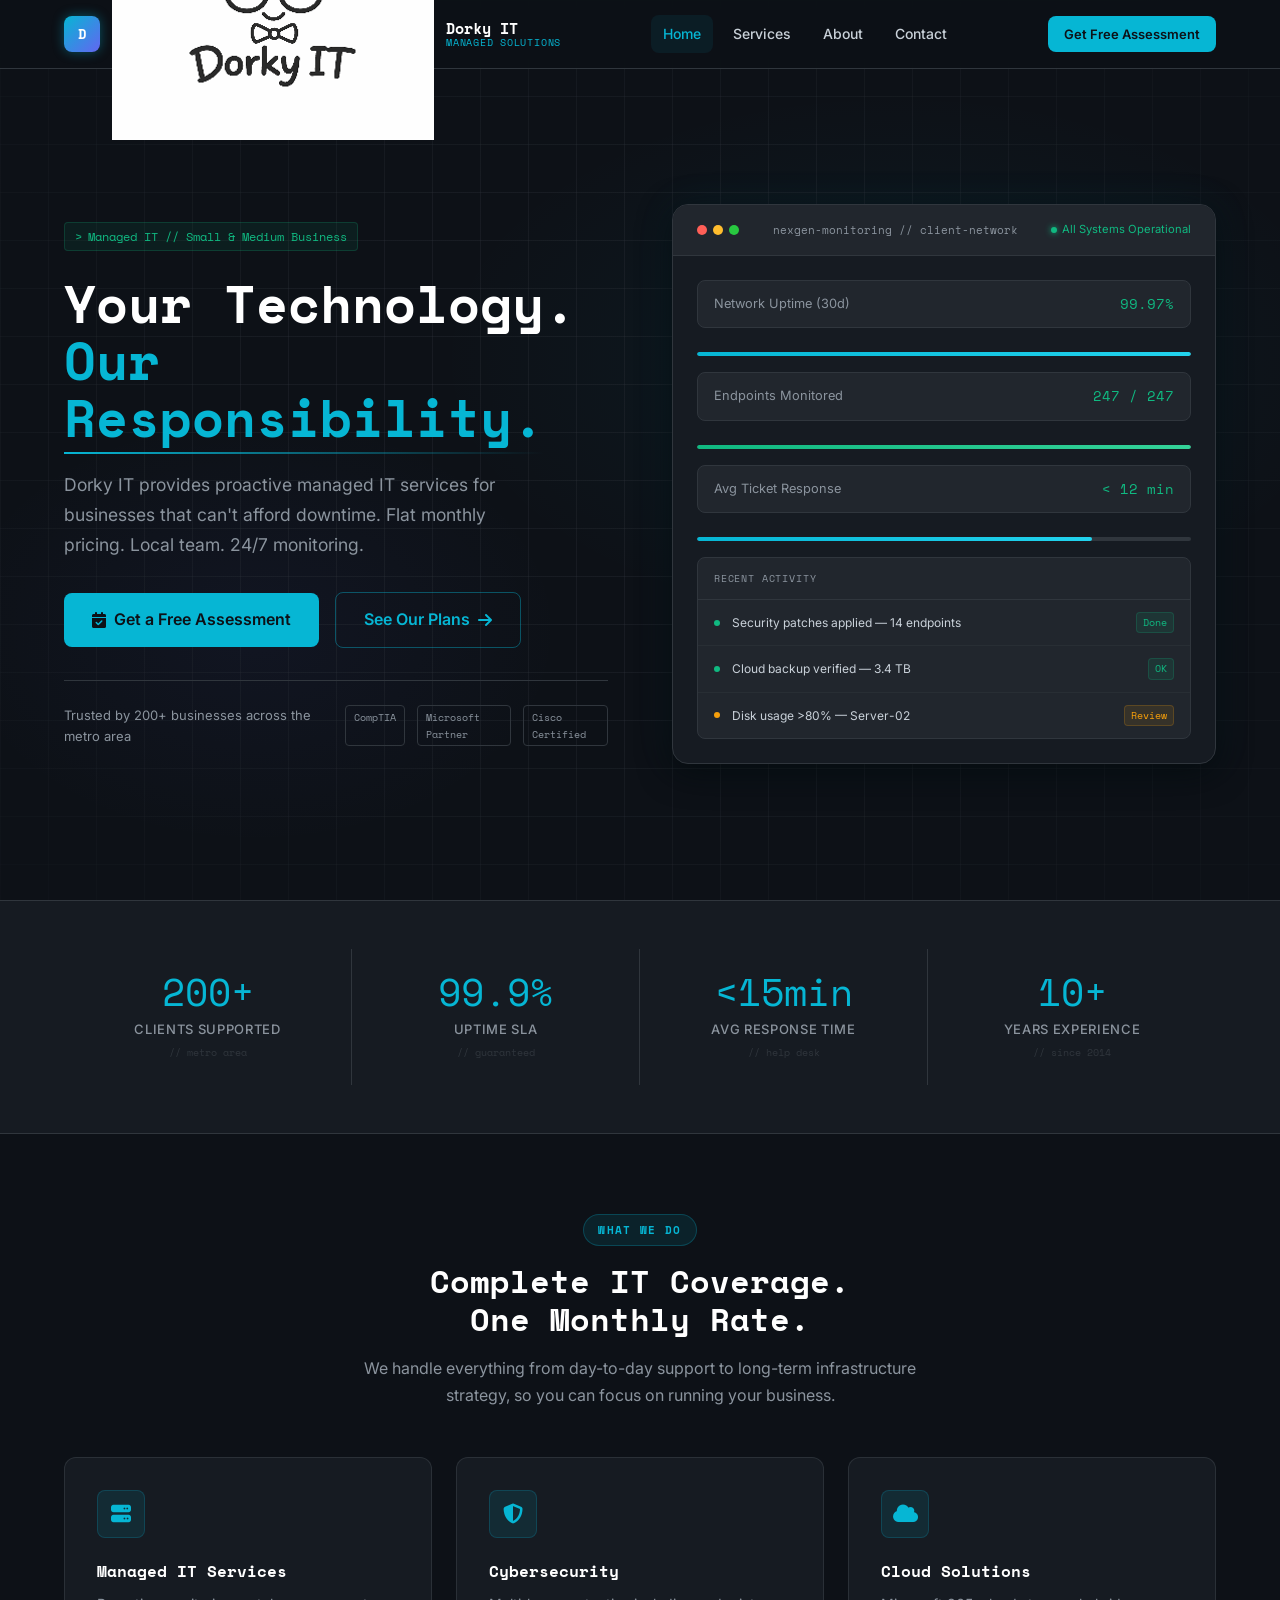
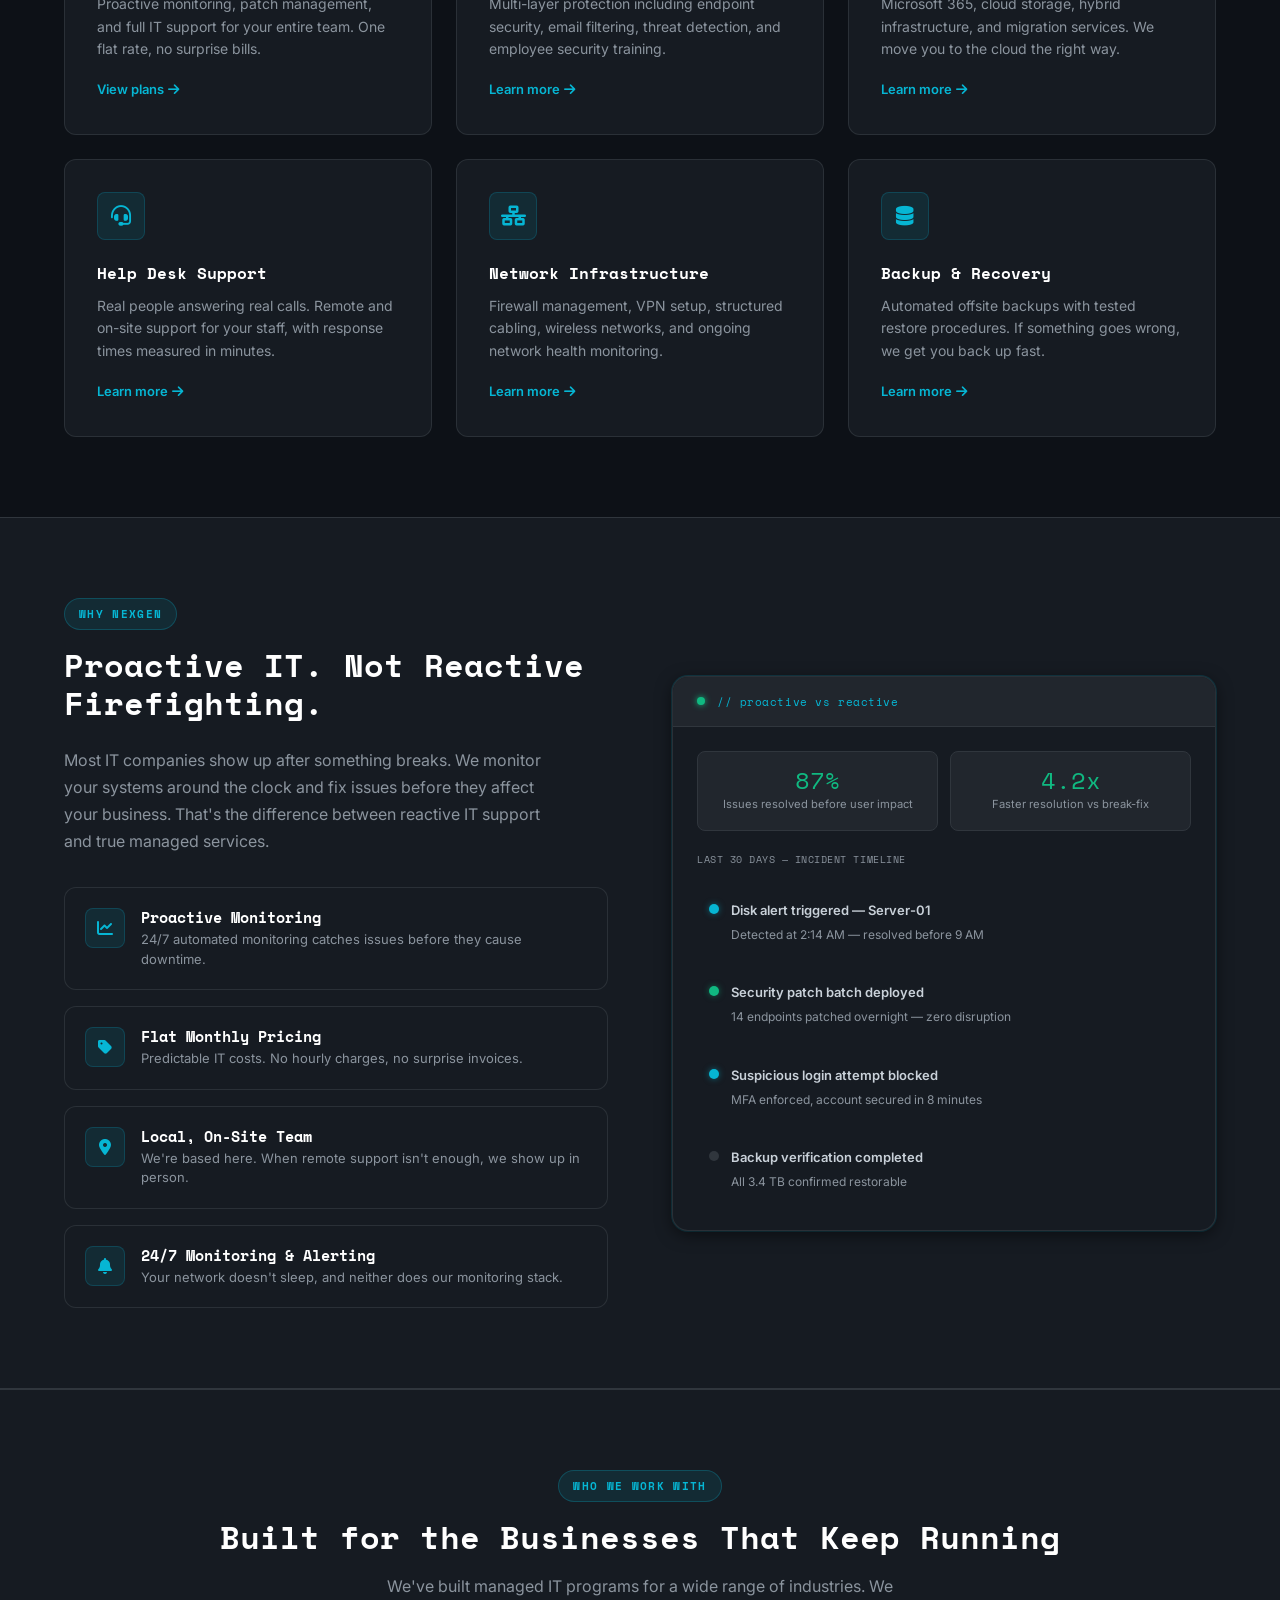
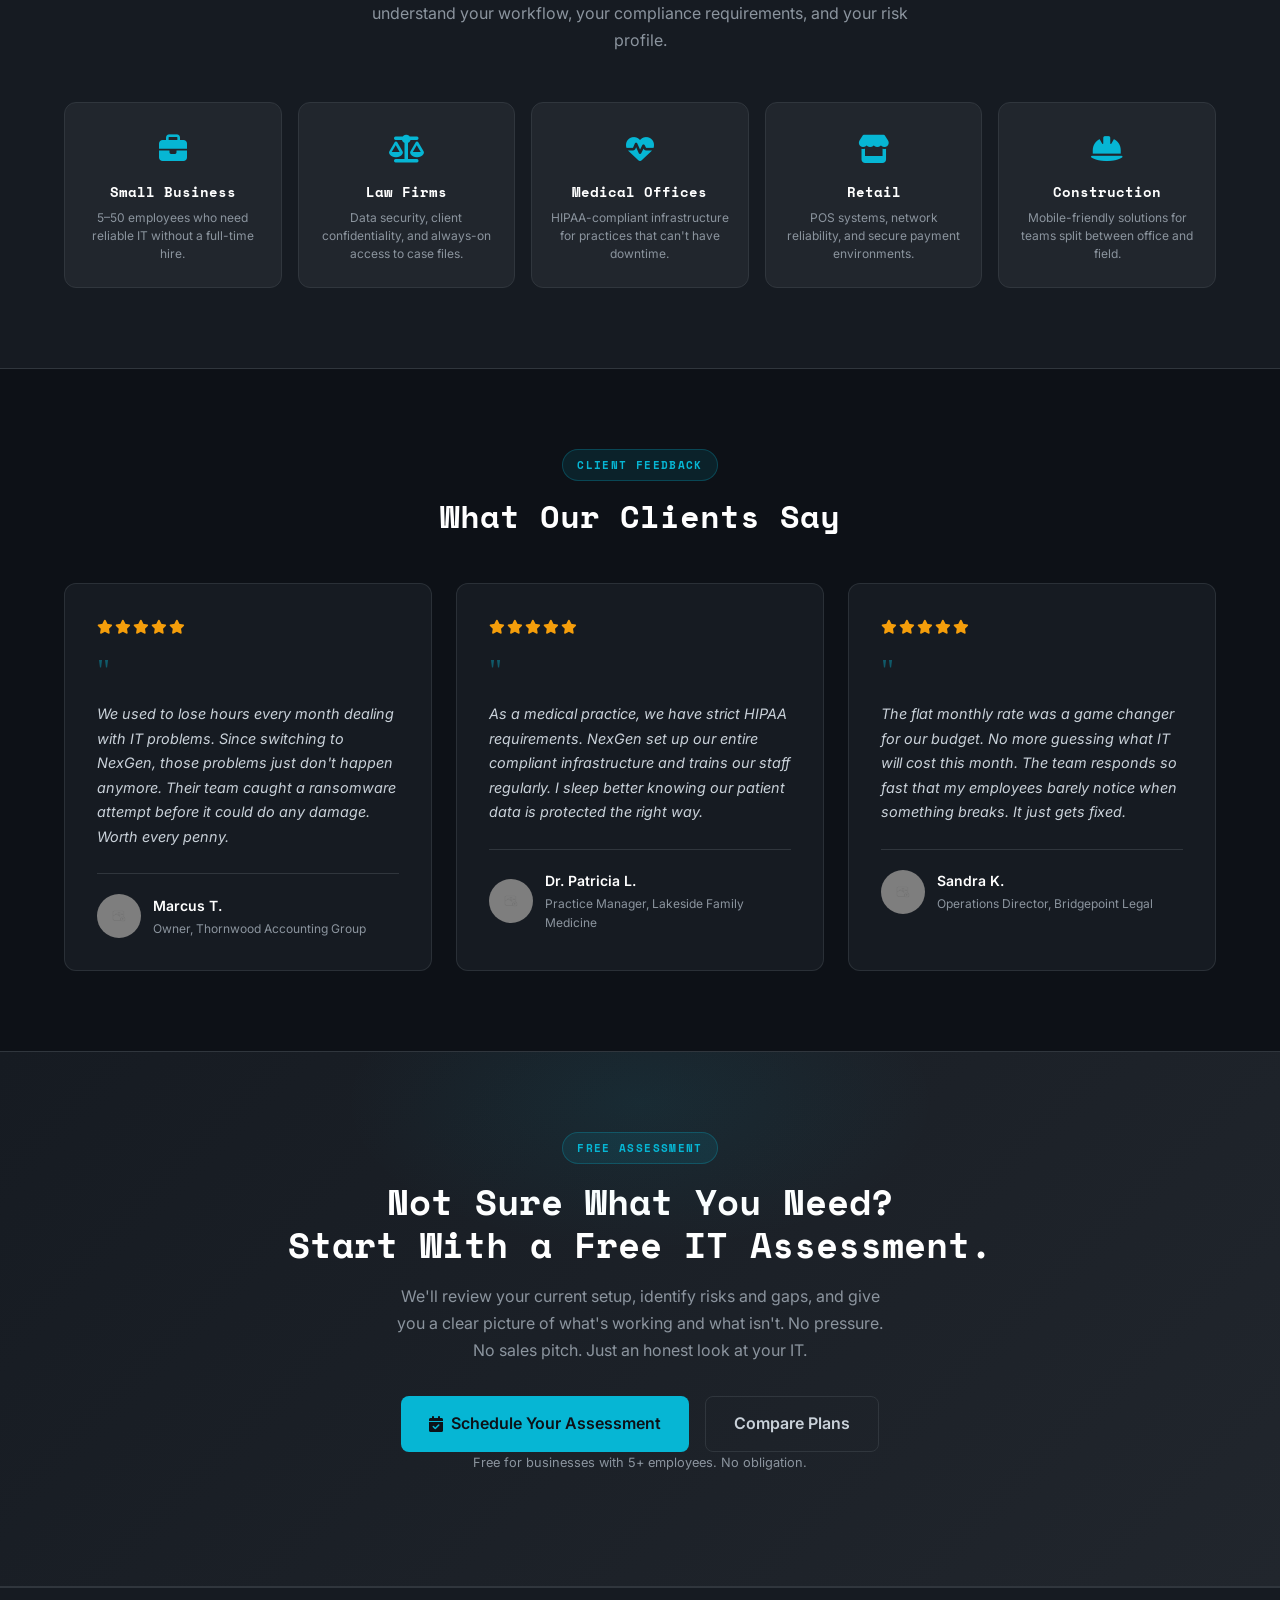
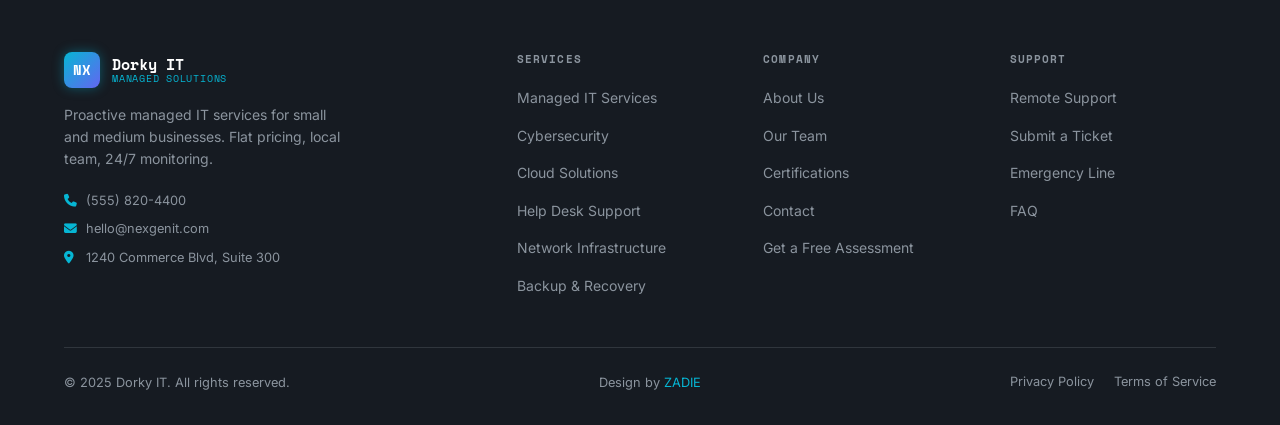
==== commit 27c8d1cf: ";logo" ====
--- a/index.html
+++ b/index.html
@@ -15,9 +15,10 @@
 <header class="header">
   <div class="container">
     <a href="index.html" class="logo">
-      <div class="logo-icon">NX</div>
+      <div class="logo-icon">D</div>
+        <img src="images/DorkyIT-Logo.png">
       <div class="logo-text">
-        <span class="logo-name">NexGen IT</span>
+        <span class="logo-name">Dorky IT</span>
         <span class="logo-tagline">Managed Solutions</span>
       </div>
     </a>
@@ -486,7 +487,7 @@
         <a href="index.html" class="logo">
           <div class="logo-icon">NX</div>
           <div class="logo-text">
-            <span class="logo-name">NexGen IT</span>
+            <span class="logo-name">Dorky IT</span>
             <span class="logo-tagline">Managed Solutions</span>
           </div>
         </a>
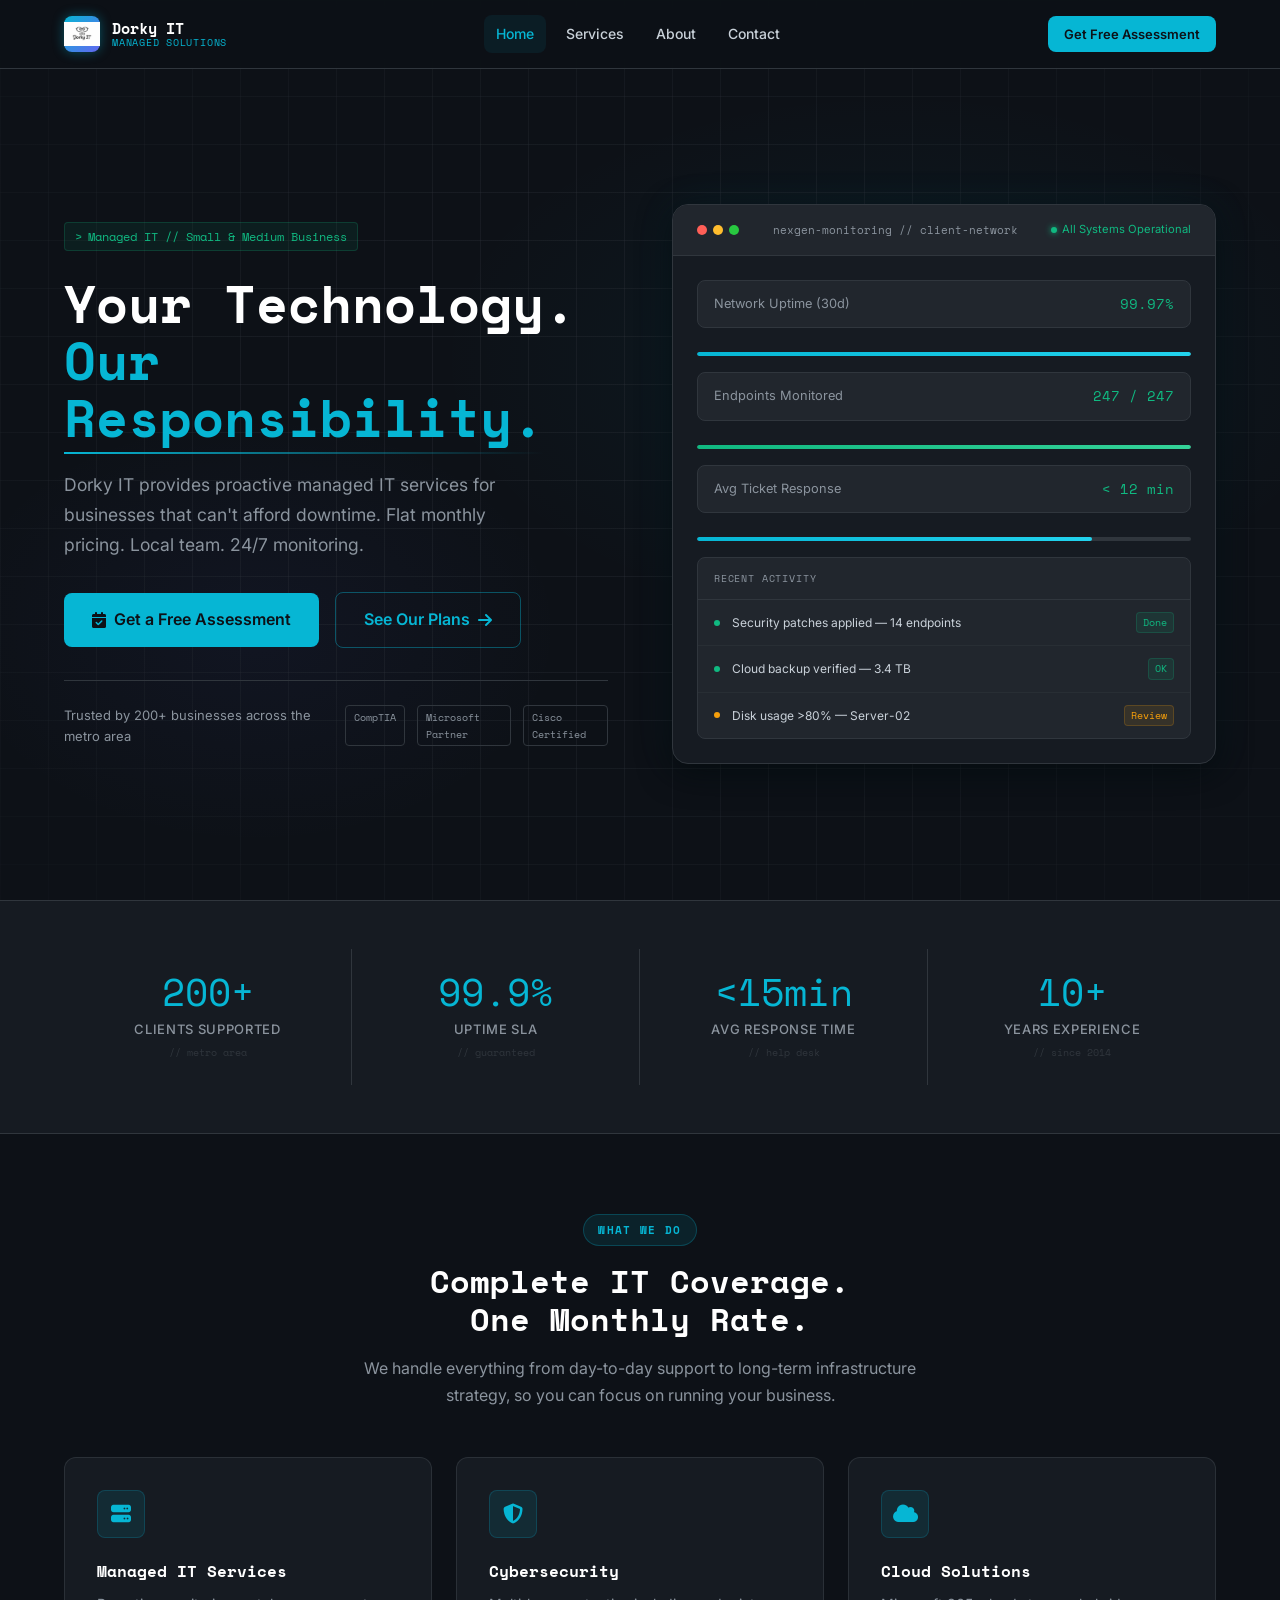
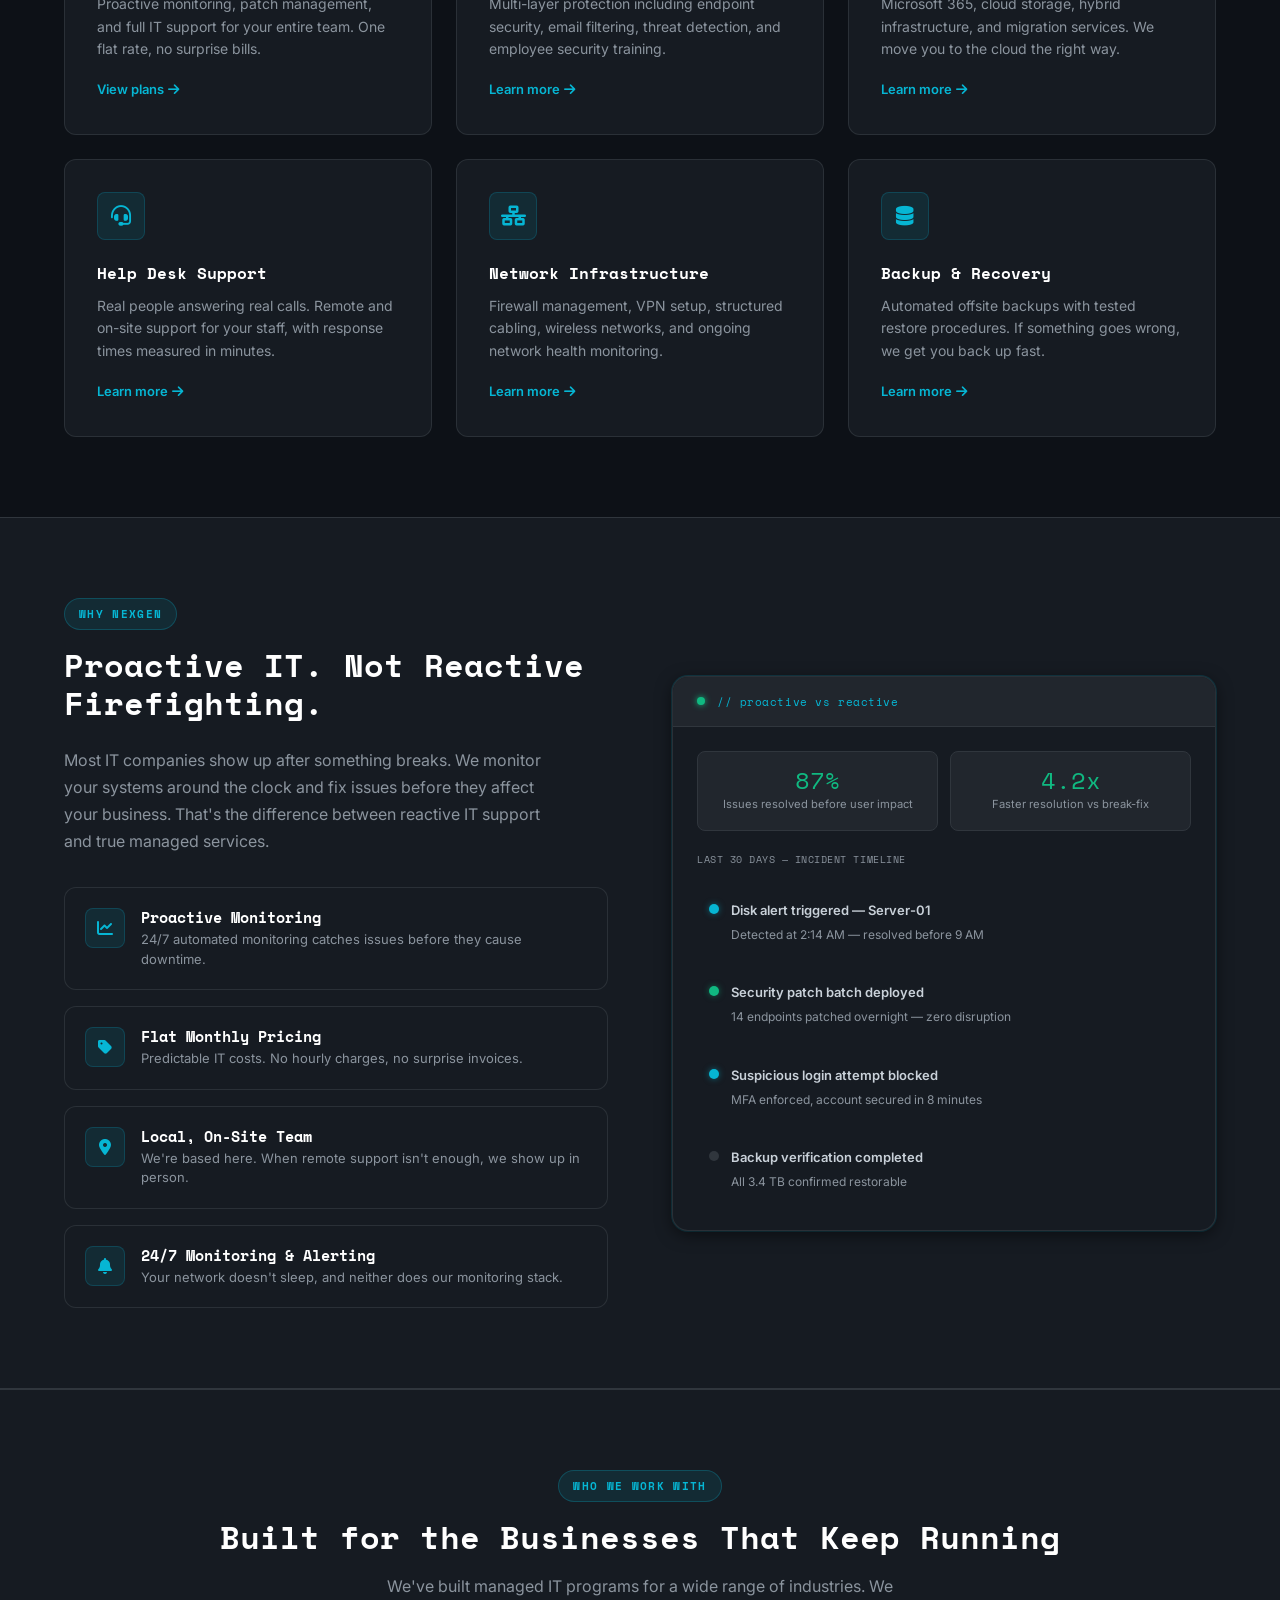
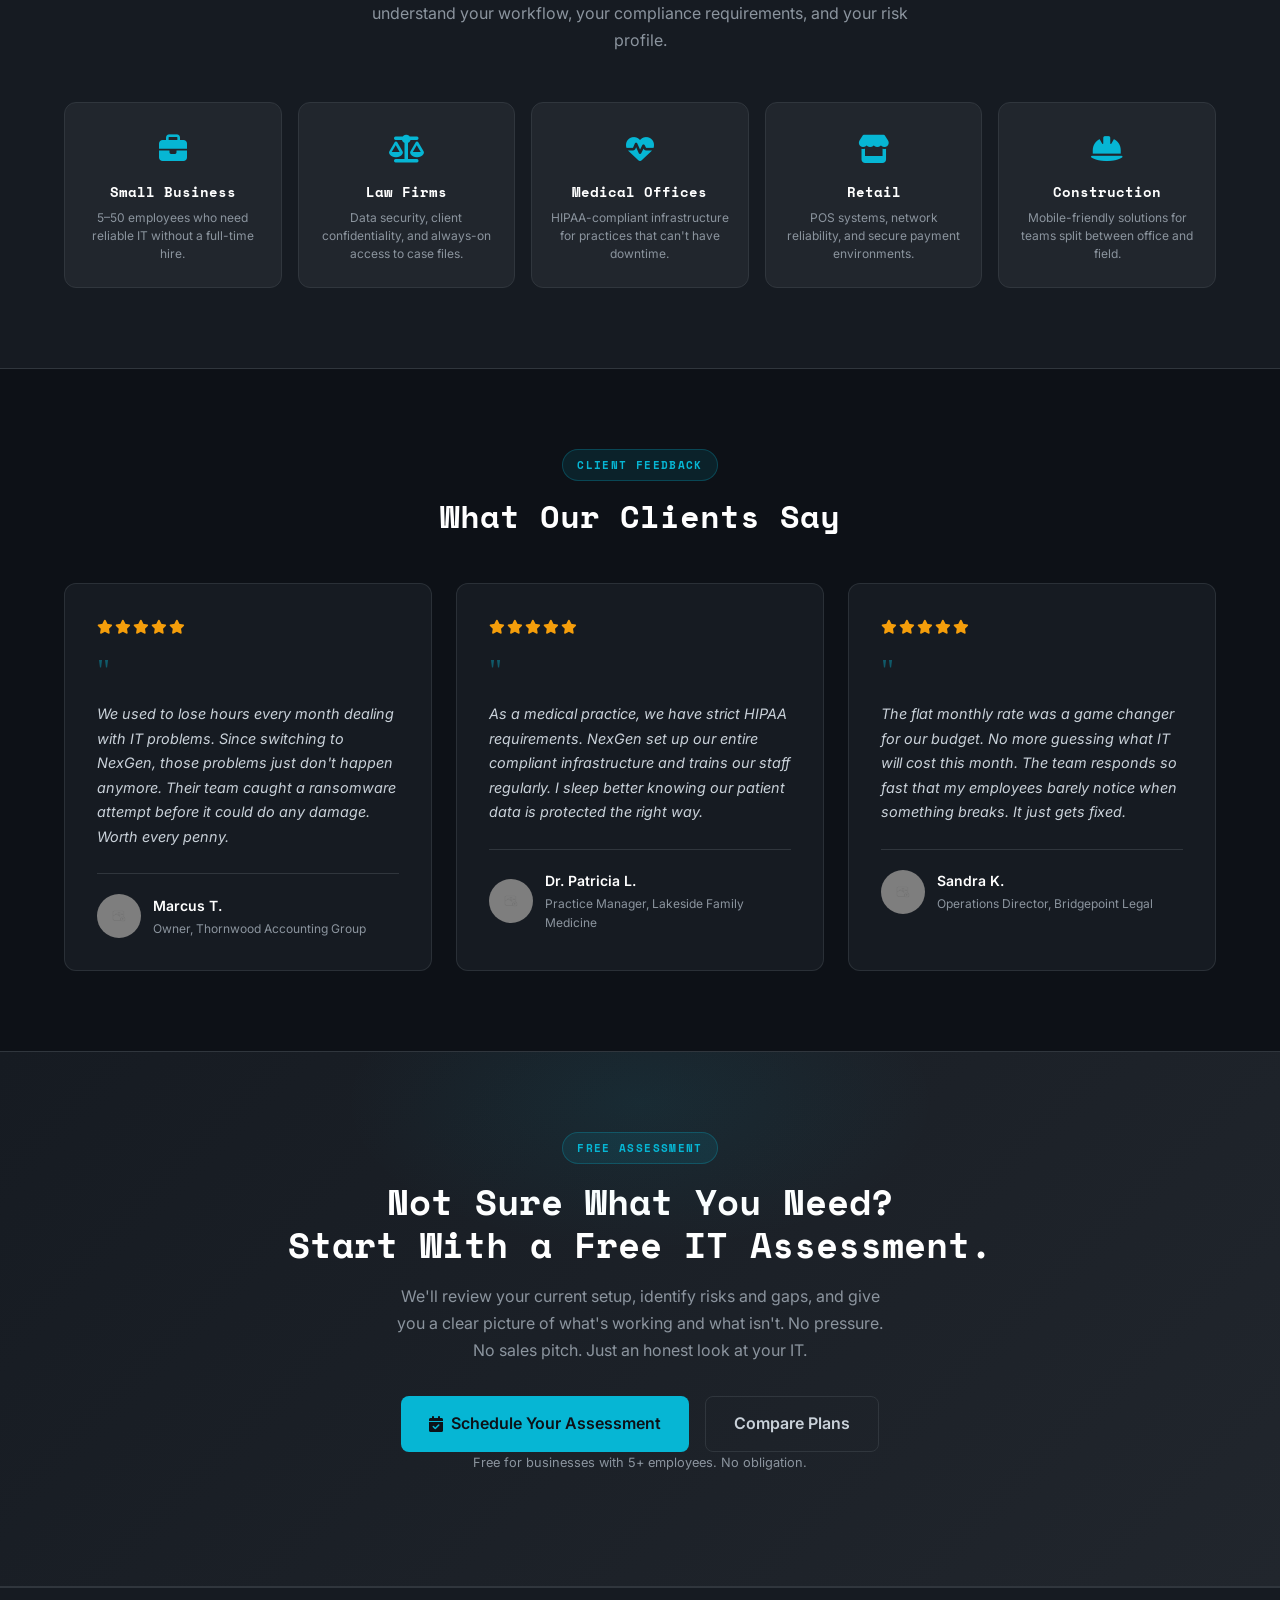
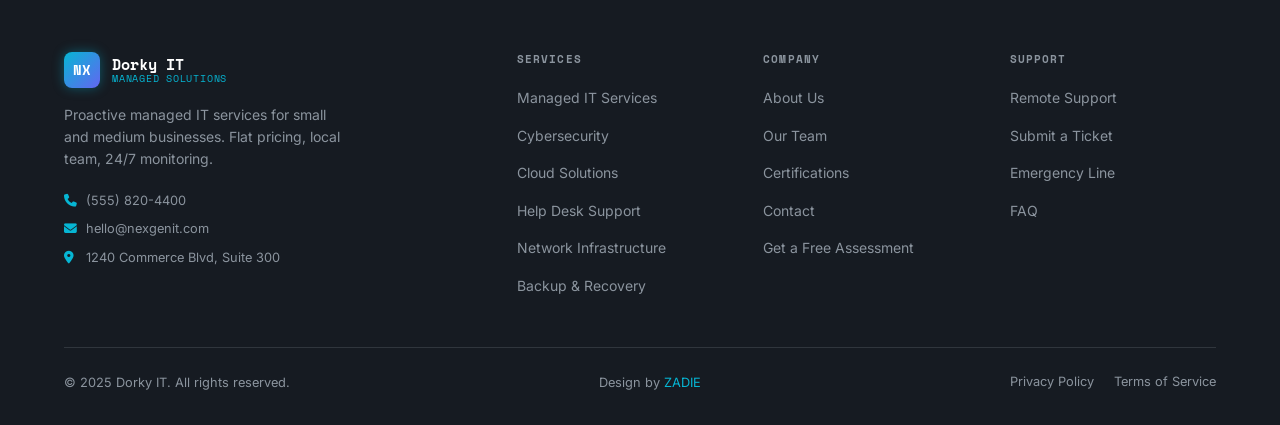
==== commit 1e7c6115: "draft1" ====
--- a/index.html
+++ b/index.html
@@ -15,8 +15,9 @@
 <header class="header">
   <div class="container">
     <a href="index.html" class="logo">
-      <div class="logo-icon">D</div>
+      <div class="logo-icon">
         <img src="images/DorkyIT-Logo.png">
+      </div>
       <div class="logo-text">
         <span class="logo-name">Dorky IT</span>
         <span class="logo-tagline">Managed Solutions</span>
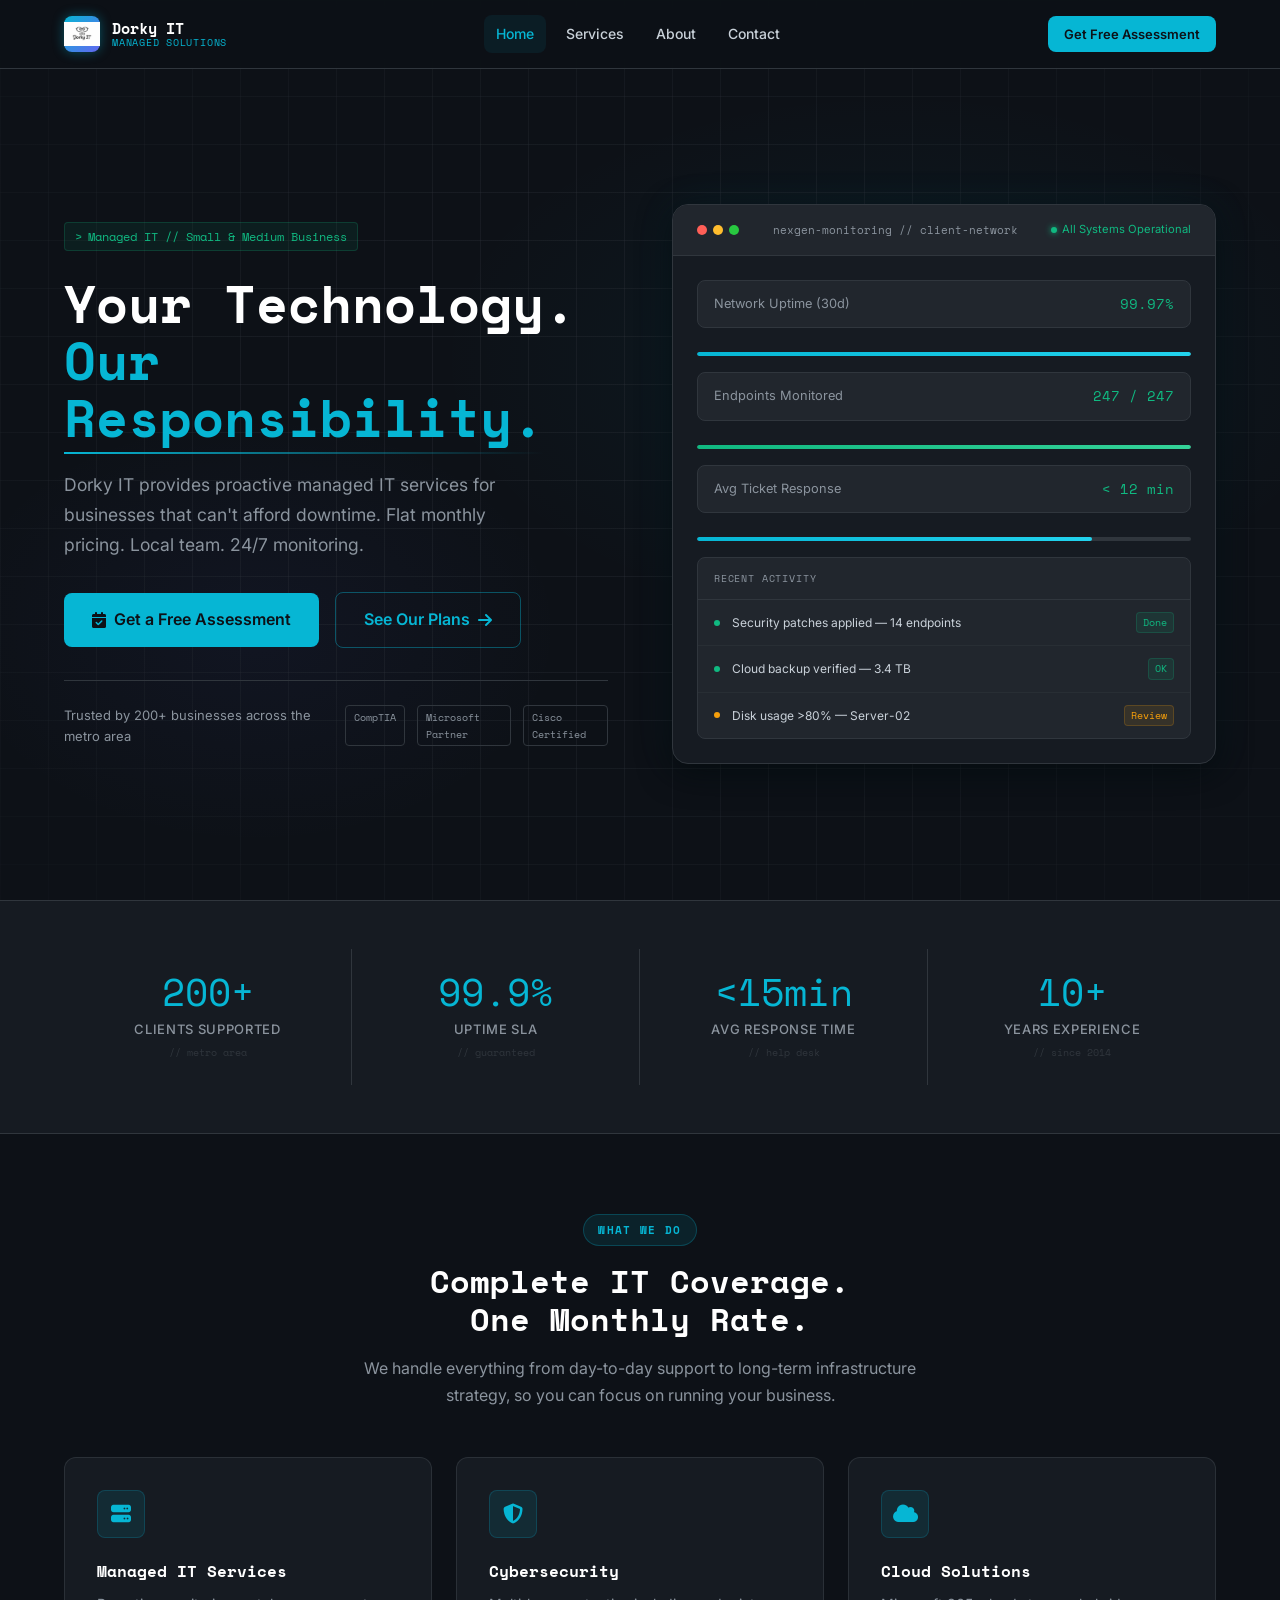
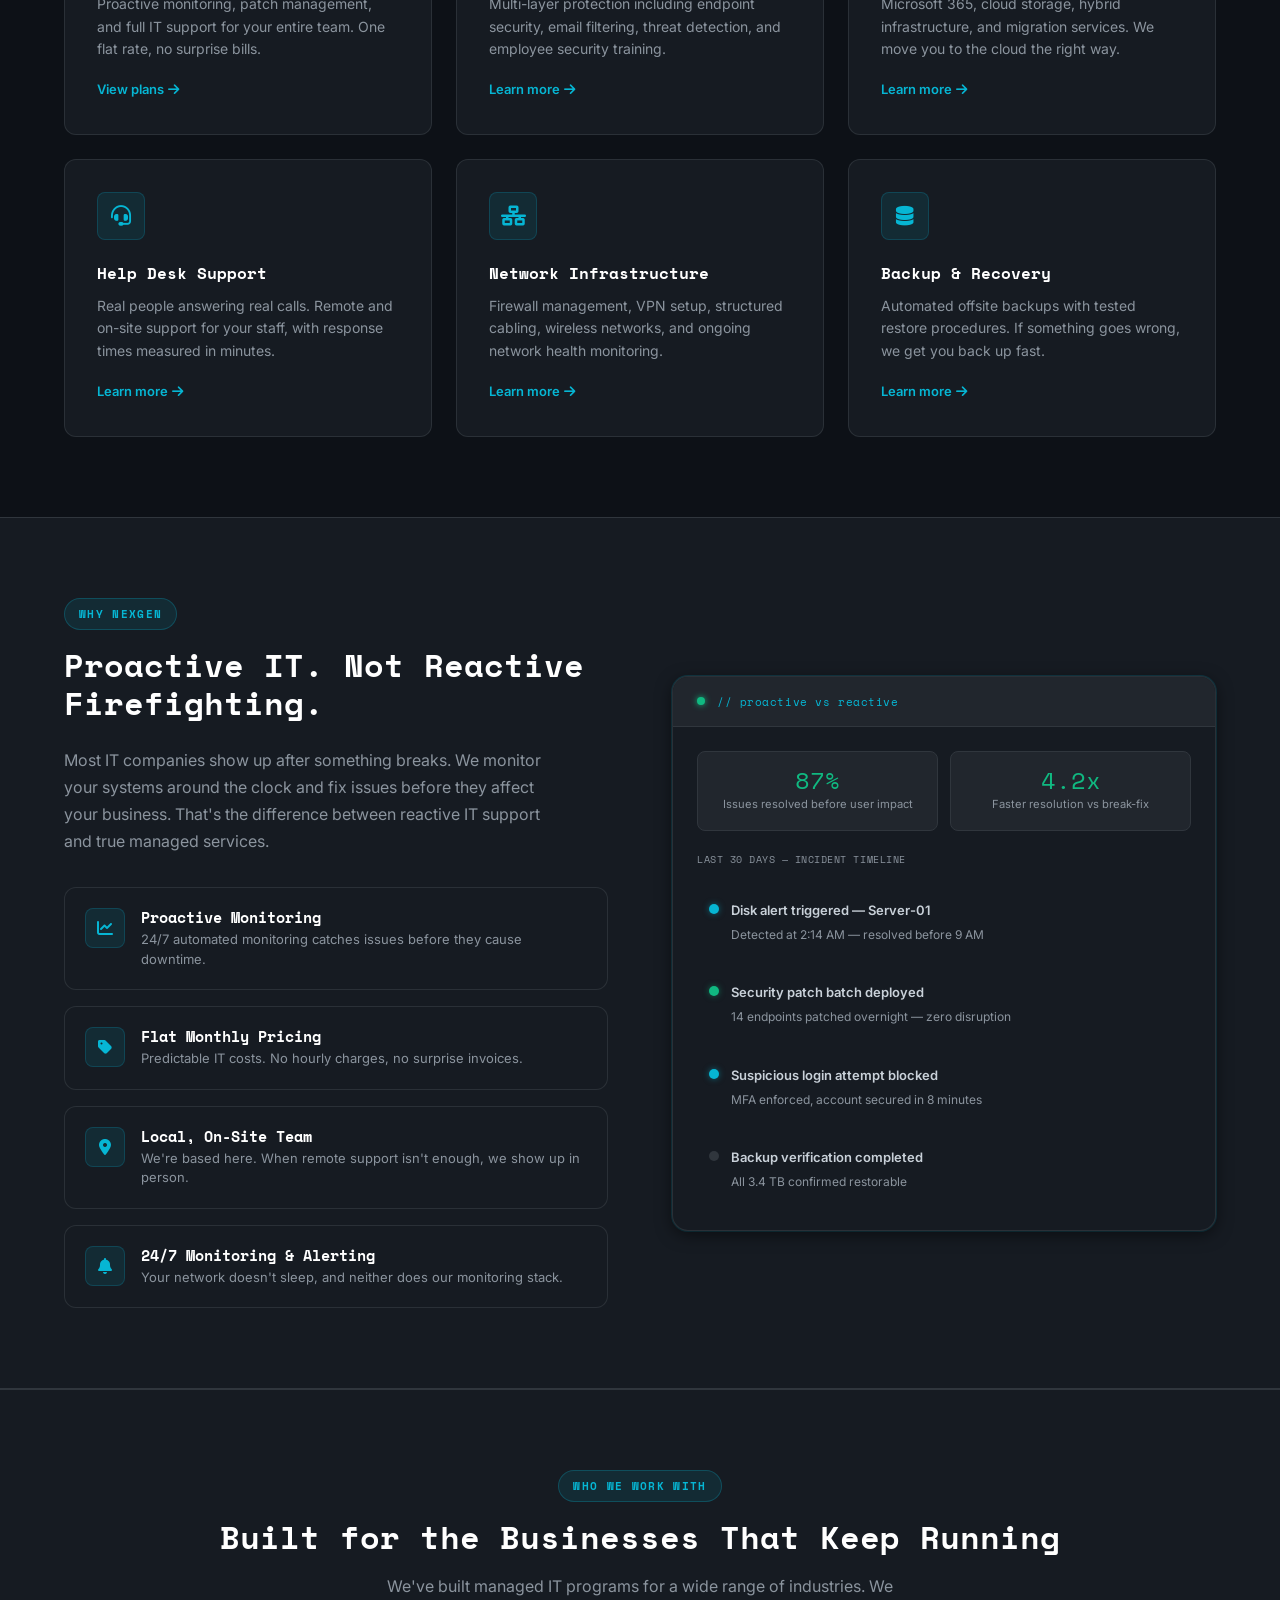
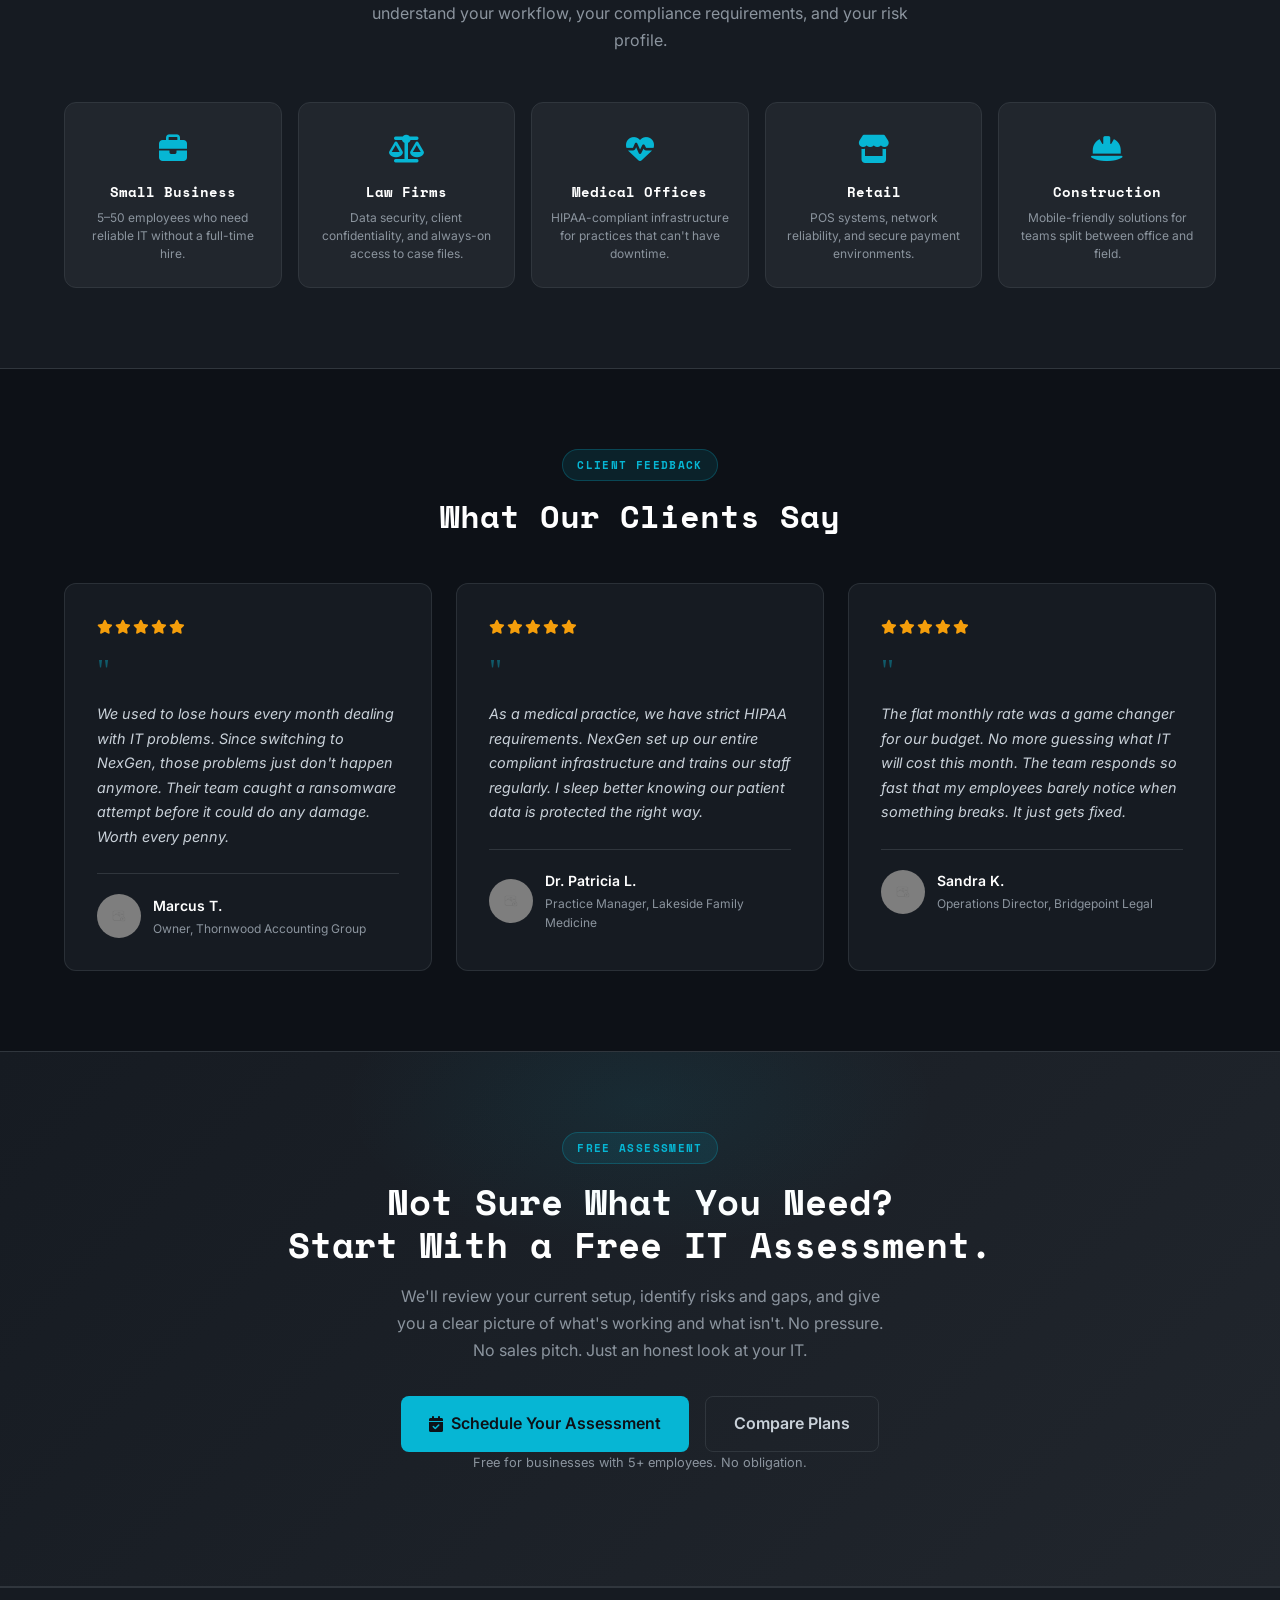
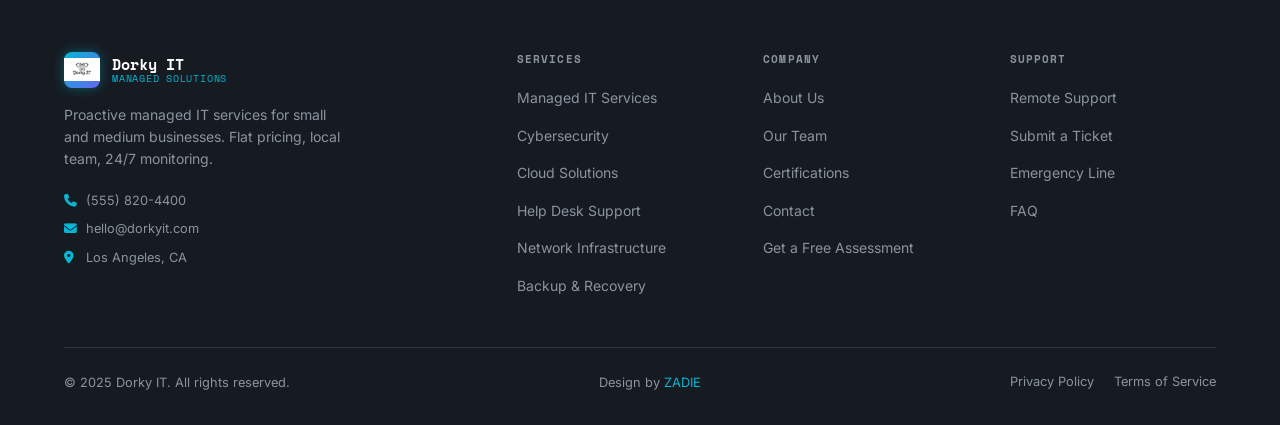
==== commit d863f2e4: "d" ====
--- a/index.html
+++ b/index.html
@@ -486,7 +486,9 @@
     <div class="footer-grid">
       <div class="footer-brand">
         <a href="index.html" class="logo">
-          <div class="logo-icon">NX</div>
+      <div class="logo-icon">
+        <img src="images/DorkyIT-Logo.png">
+      </div>
           <div class="logo-text">
             <span class="logo-name">Dorky IT</span>
             <span class="logo-tagline">Managed Solutions</span>
@@ -495,8 +497,8 @@
         <p>Proactive managed IT services for small and medium businesses. Flat pricing, local team, 24/7 monitoring.</p>
         <div class="footer-contact-info">
           <span class="footer-contact-line"><i class="fa-solid fa-phone"></i> (555) 820-4400</span>
-          <span class="footer-contact-line"><i class="fa-solid fa-envelope"></i> hello@nexgenit.com</span>
-          <span class="footer-contact-line"><i class="fa-solid fa-location-dot"></i> 1240 Commerce Blvd, Suite 300</span>
+          <span class="footer-contact-line"><i class="fa-solid fa-envelope"></i> hello@dorkyit.com</span>
+          <span class="footer-contact-line"><i class="fa-solid fa-location-dot"></i> Los Angeles, CA</span>
         </div>
       </div>
 
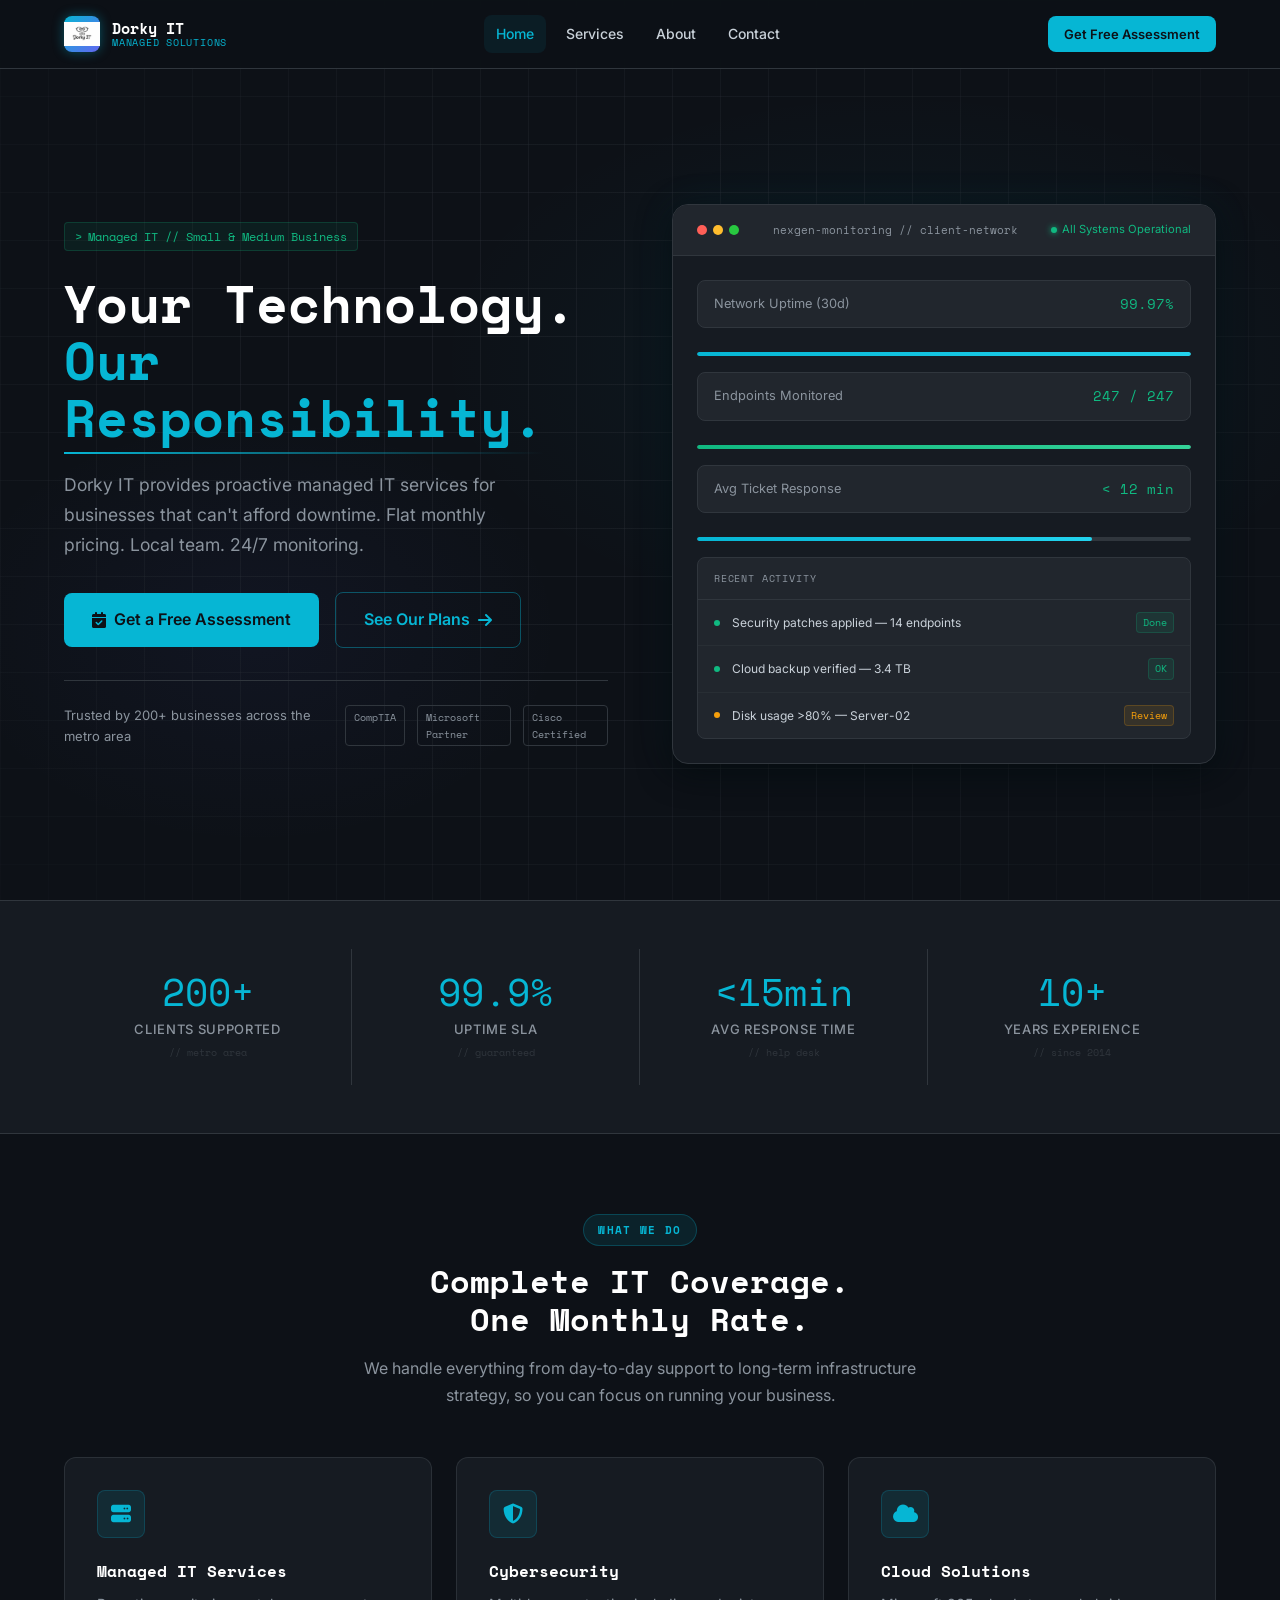
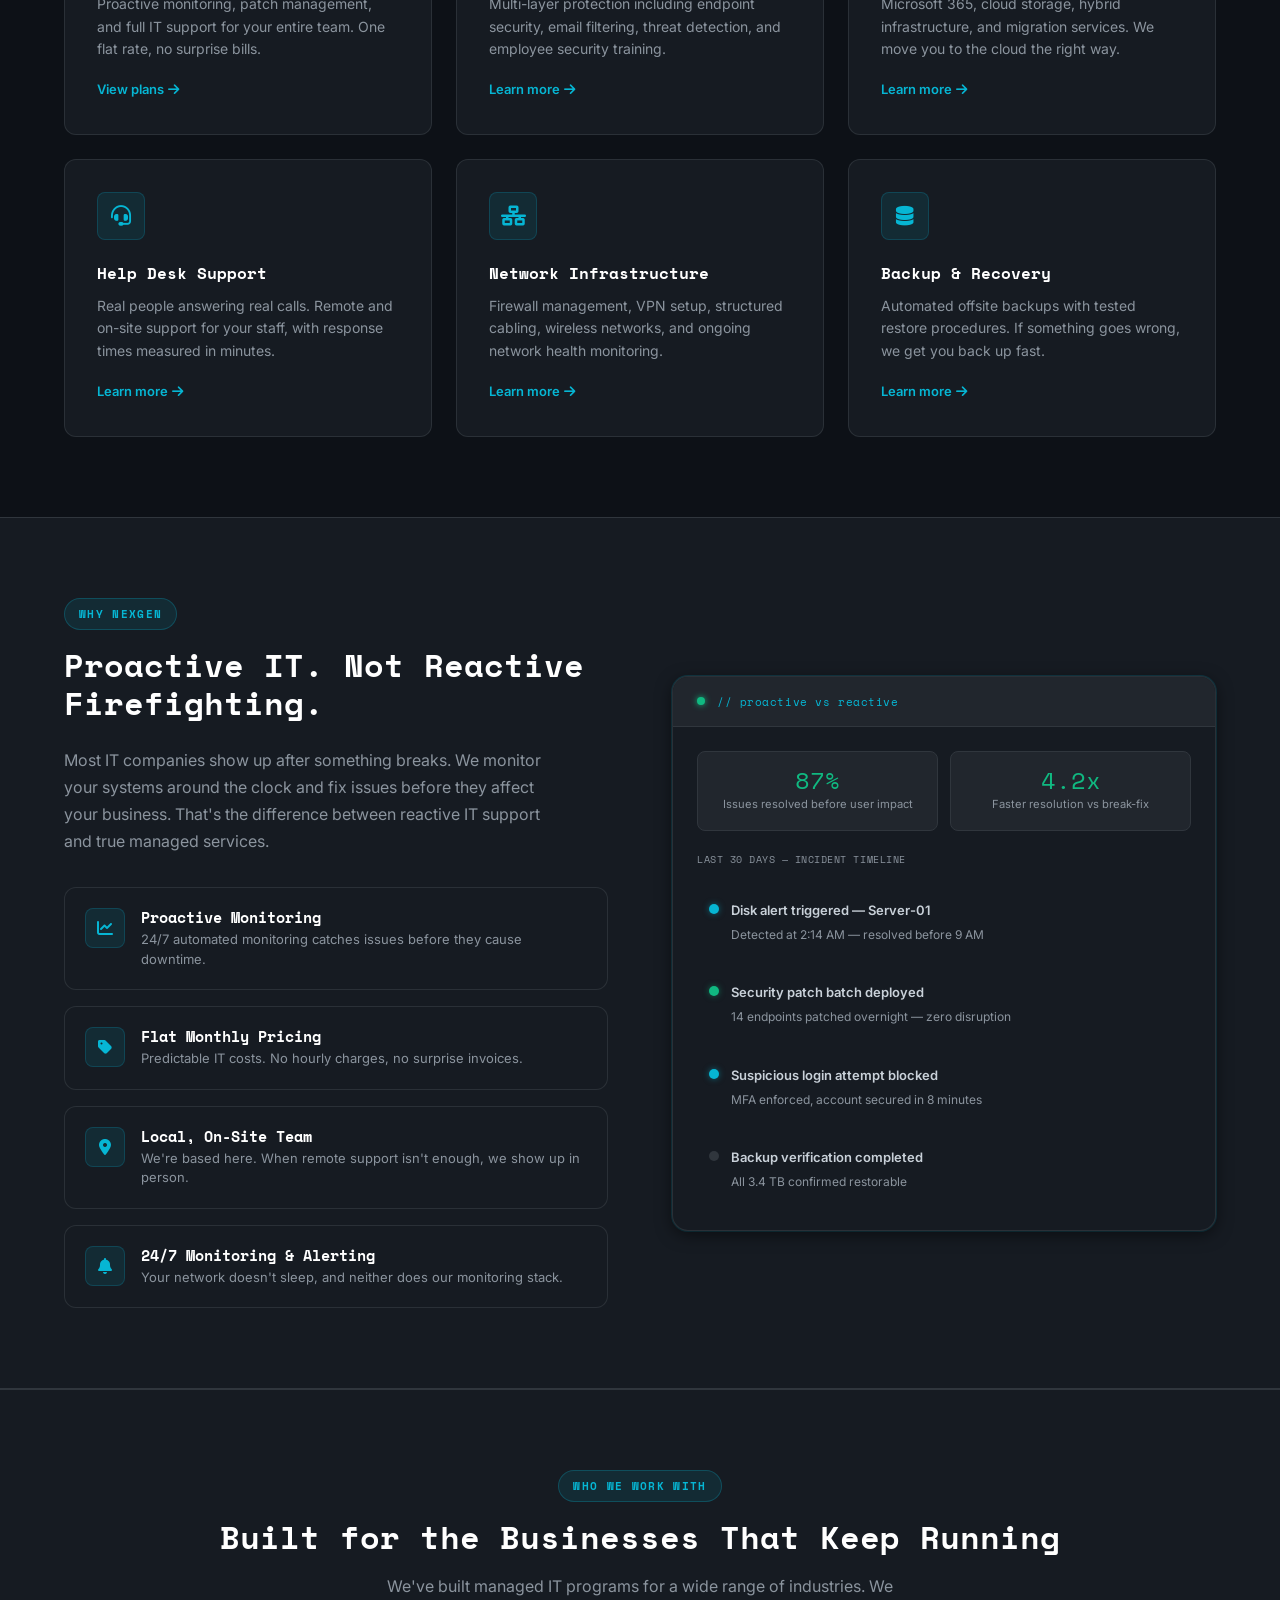
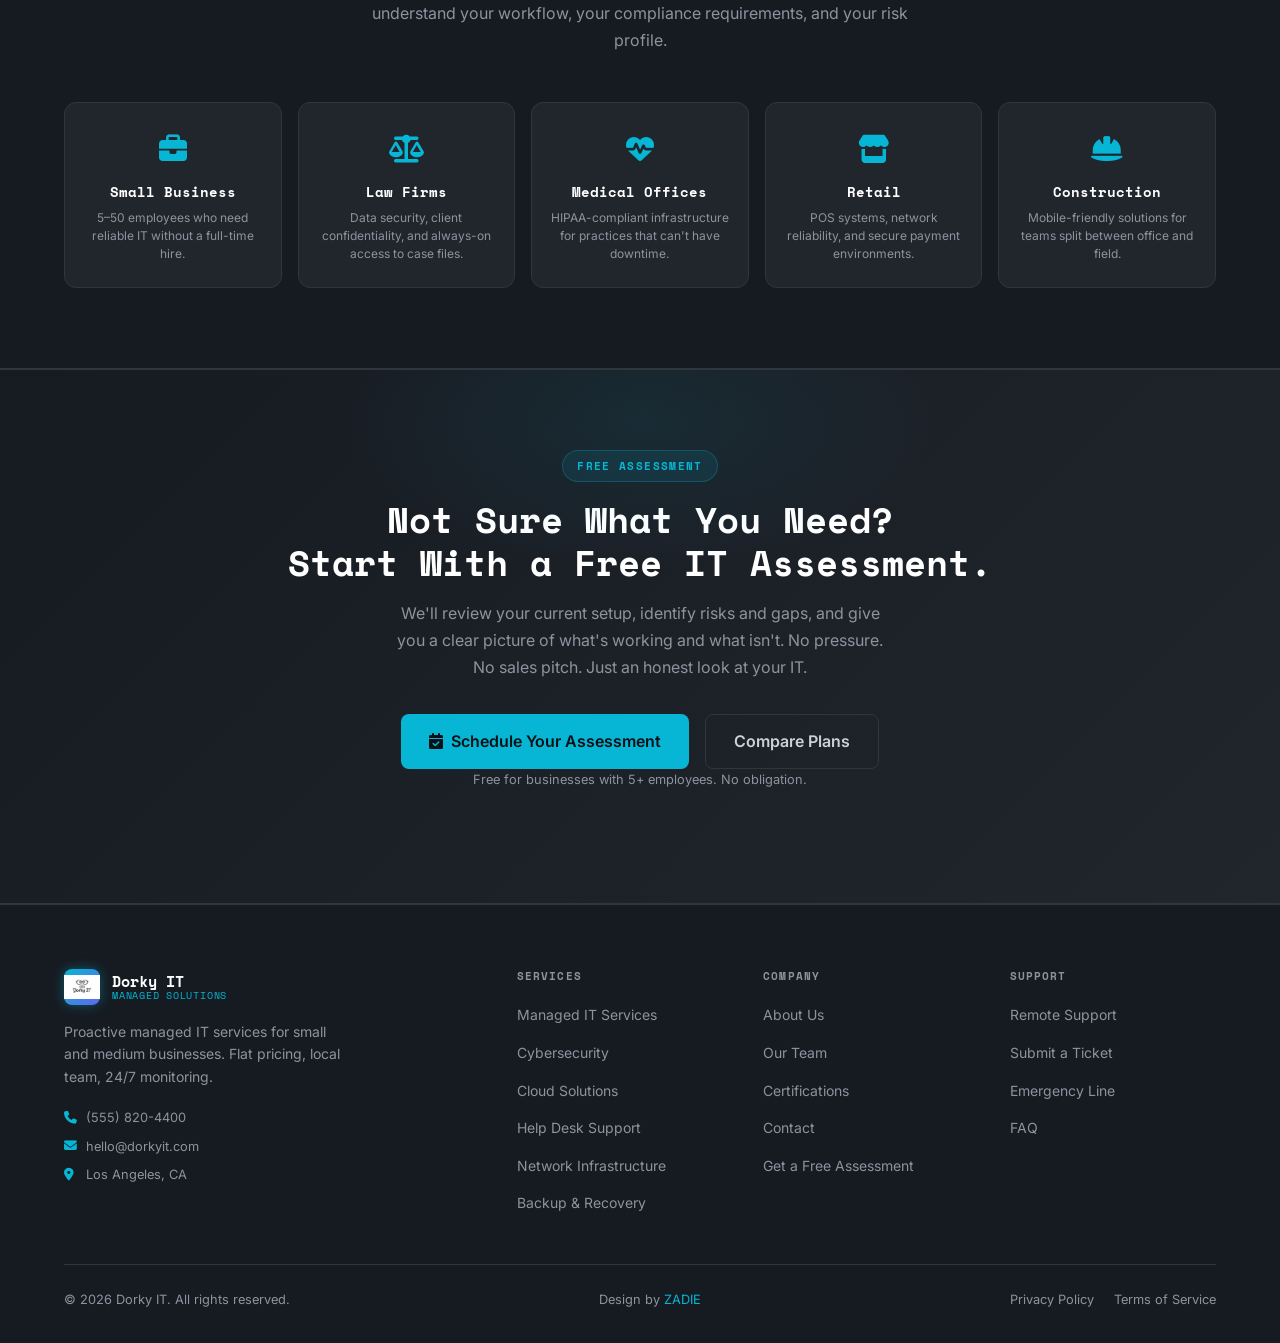
==== commit 81d9c20d: "copyright" ====
--- a/index.html
+++ b/index.html
@@ -388,6 +388,7 @@
 </section>
 
 <!-- Testimonials -->
+ <!-- Hide for now
 <section class="section">
   <div class="container">
     <div class="section-header">
@@ -460,6 +461,7 @@
     </div>
   </div>
 </section>
+-->
 
 <!-- CTA -->
 <section class="cta-section">
@@ -537,7 +539,7 @@
     </div>
 
     <div class="footer-bottom">
-      <p>&copy; 2025 Dorky IT. All rights reserved.</p>
+      <p>&copy; 2026 Dorky IT. All rights reserved.</p>
       <p>Design by <a href="https://zadie.com" target="_blank" rel="noopener">ZADIE</a></p>
       <div class="footer-legal">
         <a href="#">Privacy Policy</a>
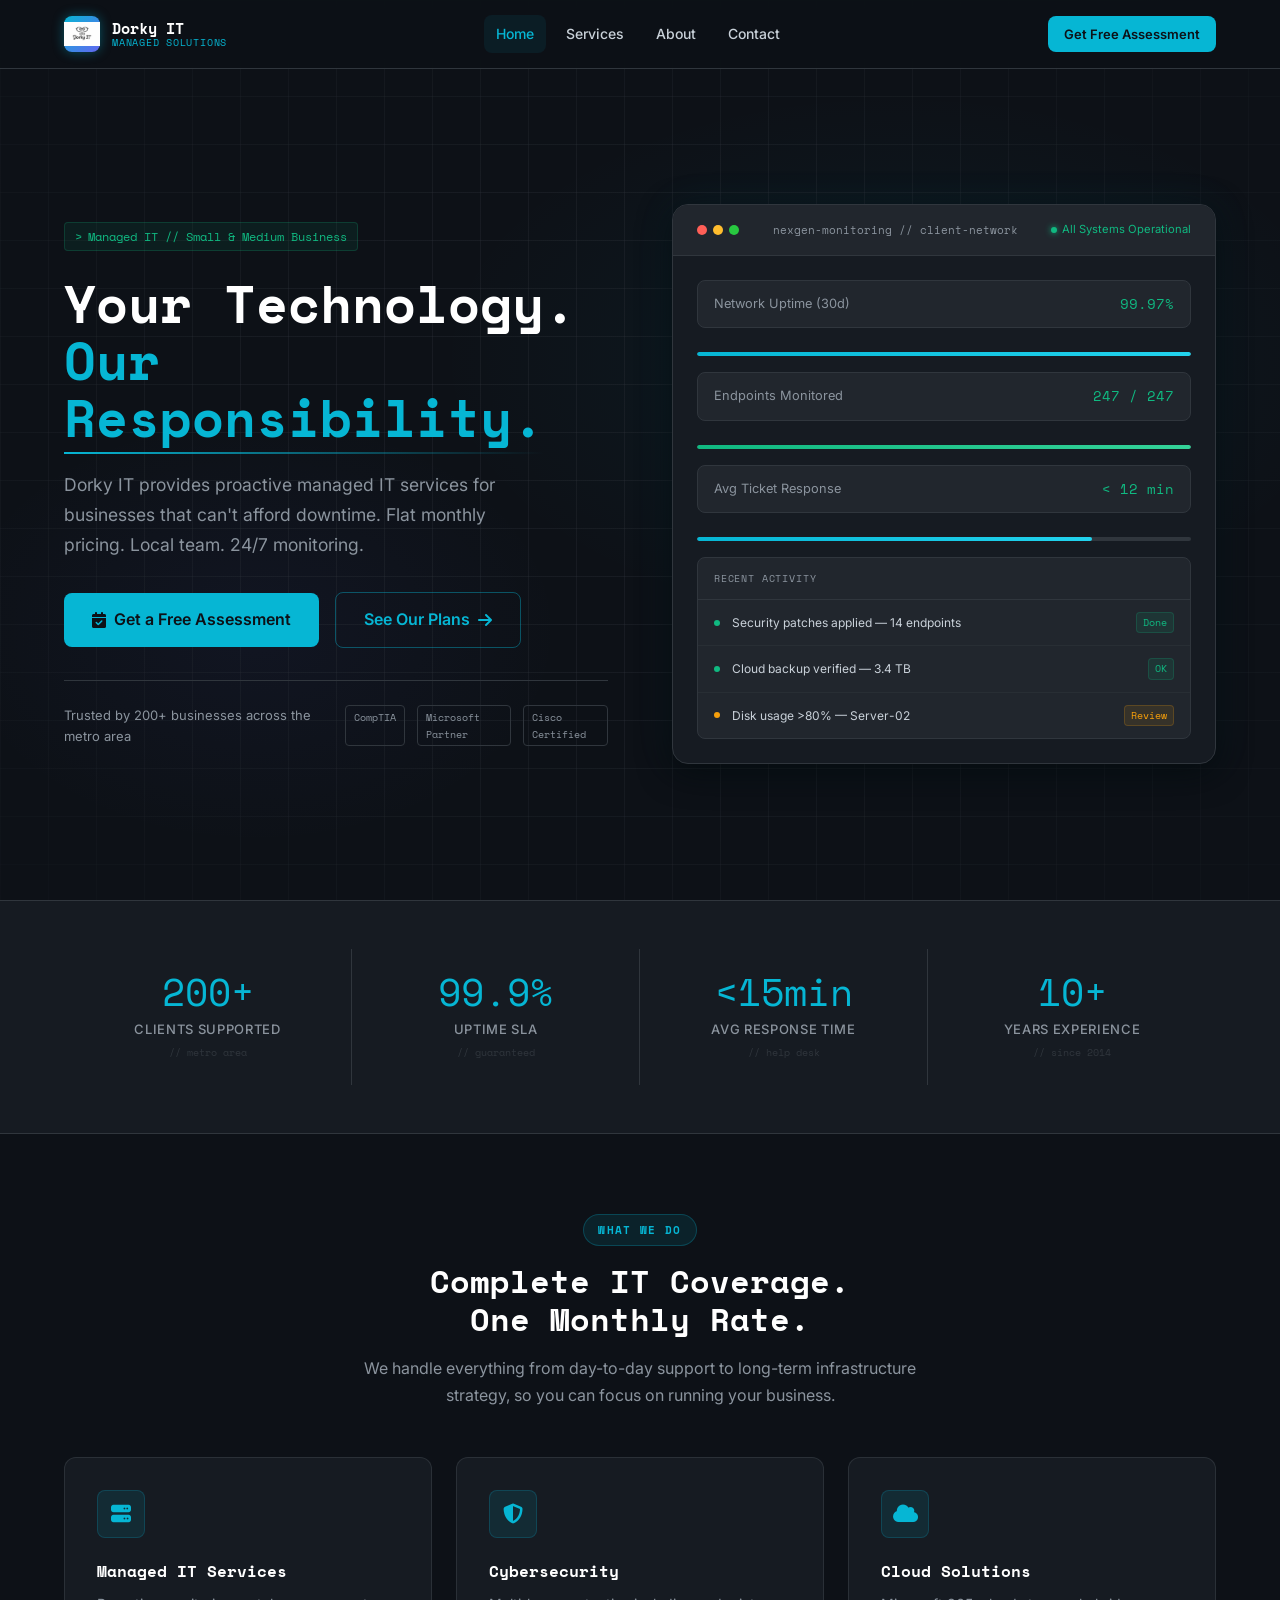
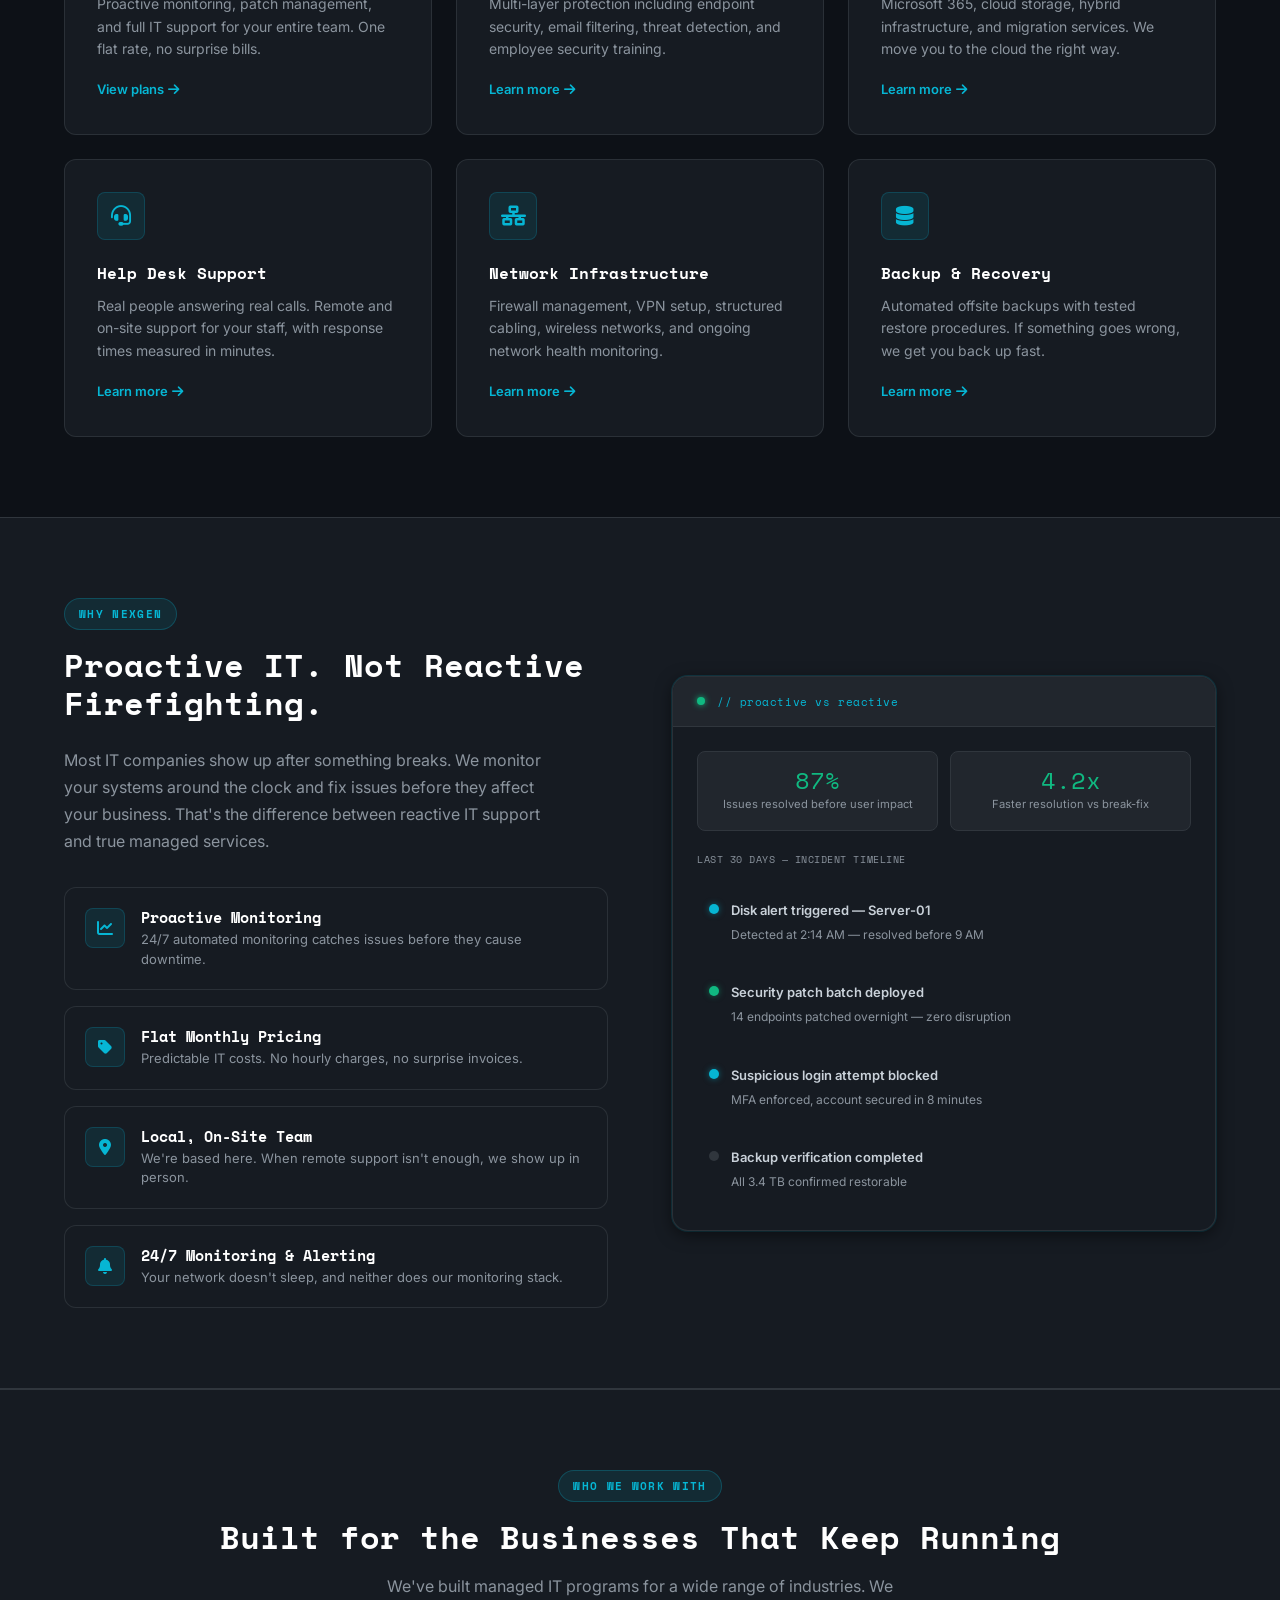
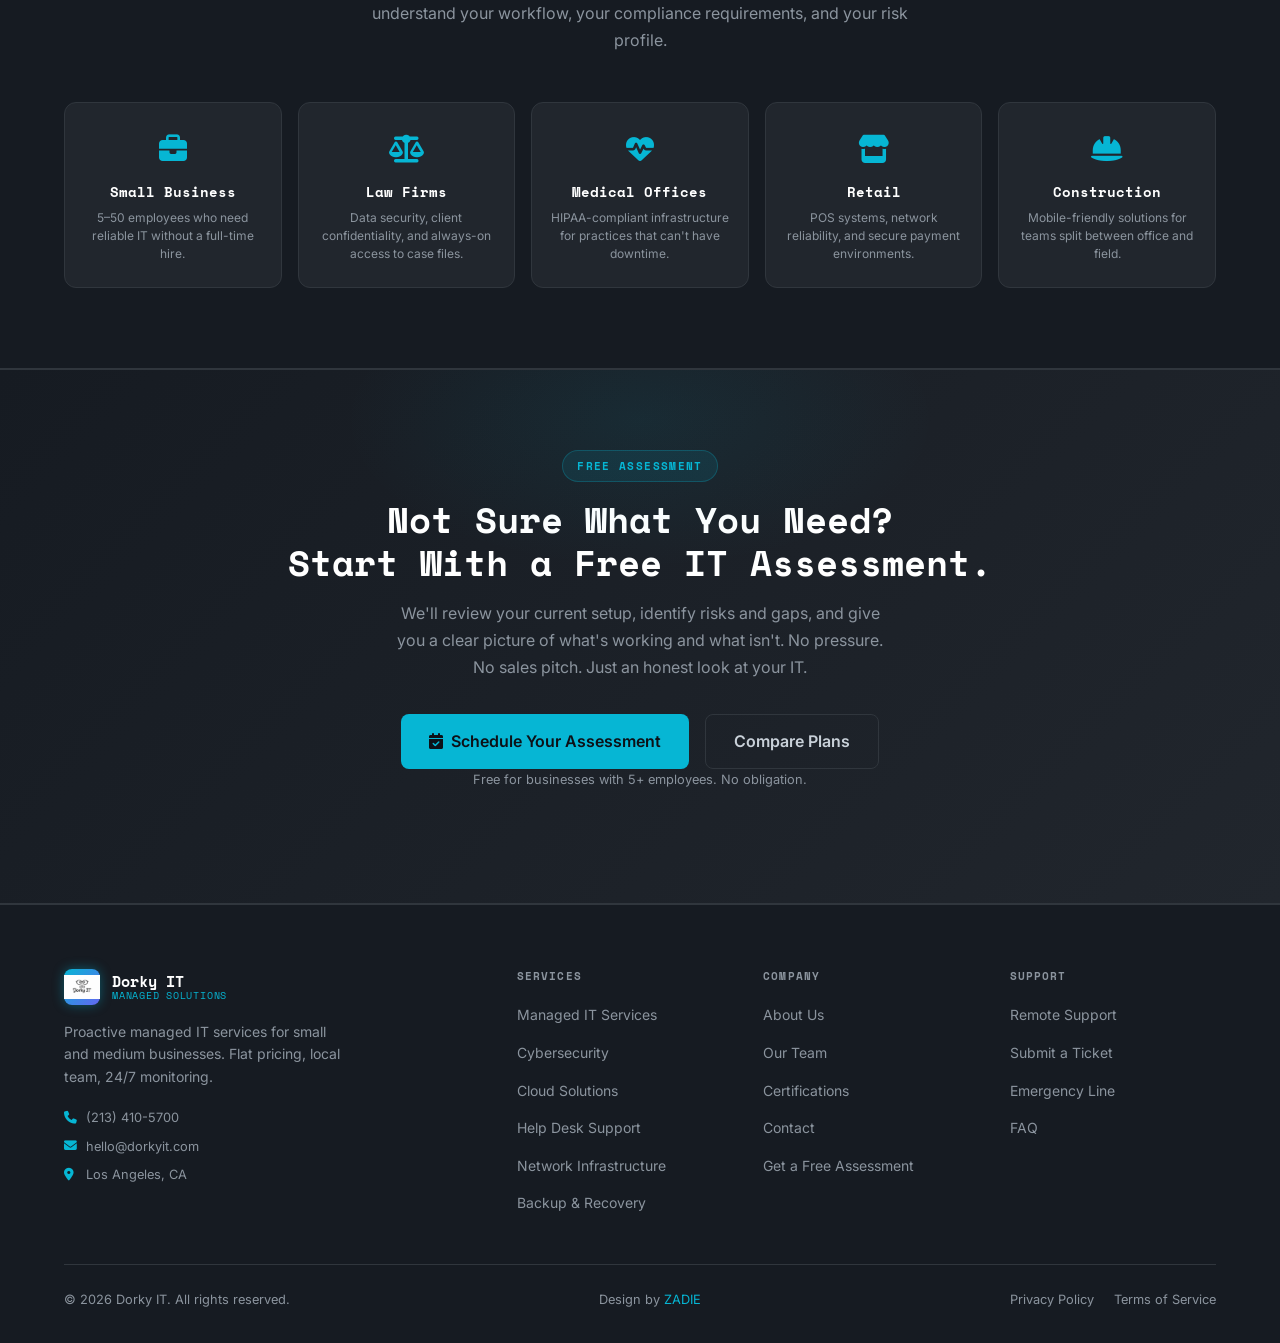
==== commit 936d8d54: "updated phone numbers" ====
--- a/index.html
+++ b/index.html
@@ -498,7 +498,7 @@
         </a>
         <p>Proactive managed IT services for small and medium businesses. Flat pricing, local team, 24/7 monitoring.</p>
         <div class="footer-contact-info">
-          <span class="footer-contact-line"><i class="fa-solid fa-phone"></i> (555) 820-4400</span>
+          <span class="footer-contact-line"><i class="fa-solid fa-phone"></i> (213) 410-5700</span>
           <span class="footer-contact-line"><i class="fa-solid fa-envelope"></i> hello@dorkyit.com</span>
           <span class="footer-contact-line"><i class="fa-solid fa-location-dot"></i> Los Angeles, CA</span>
         </div>
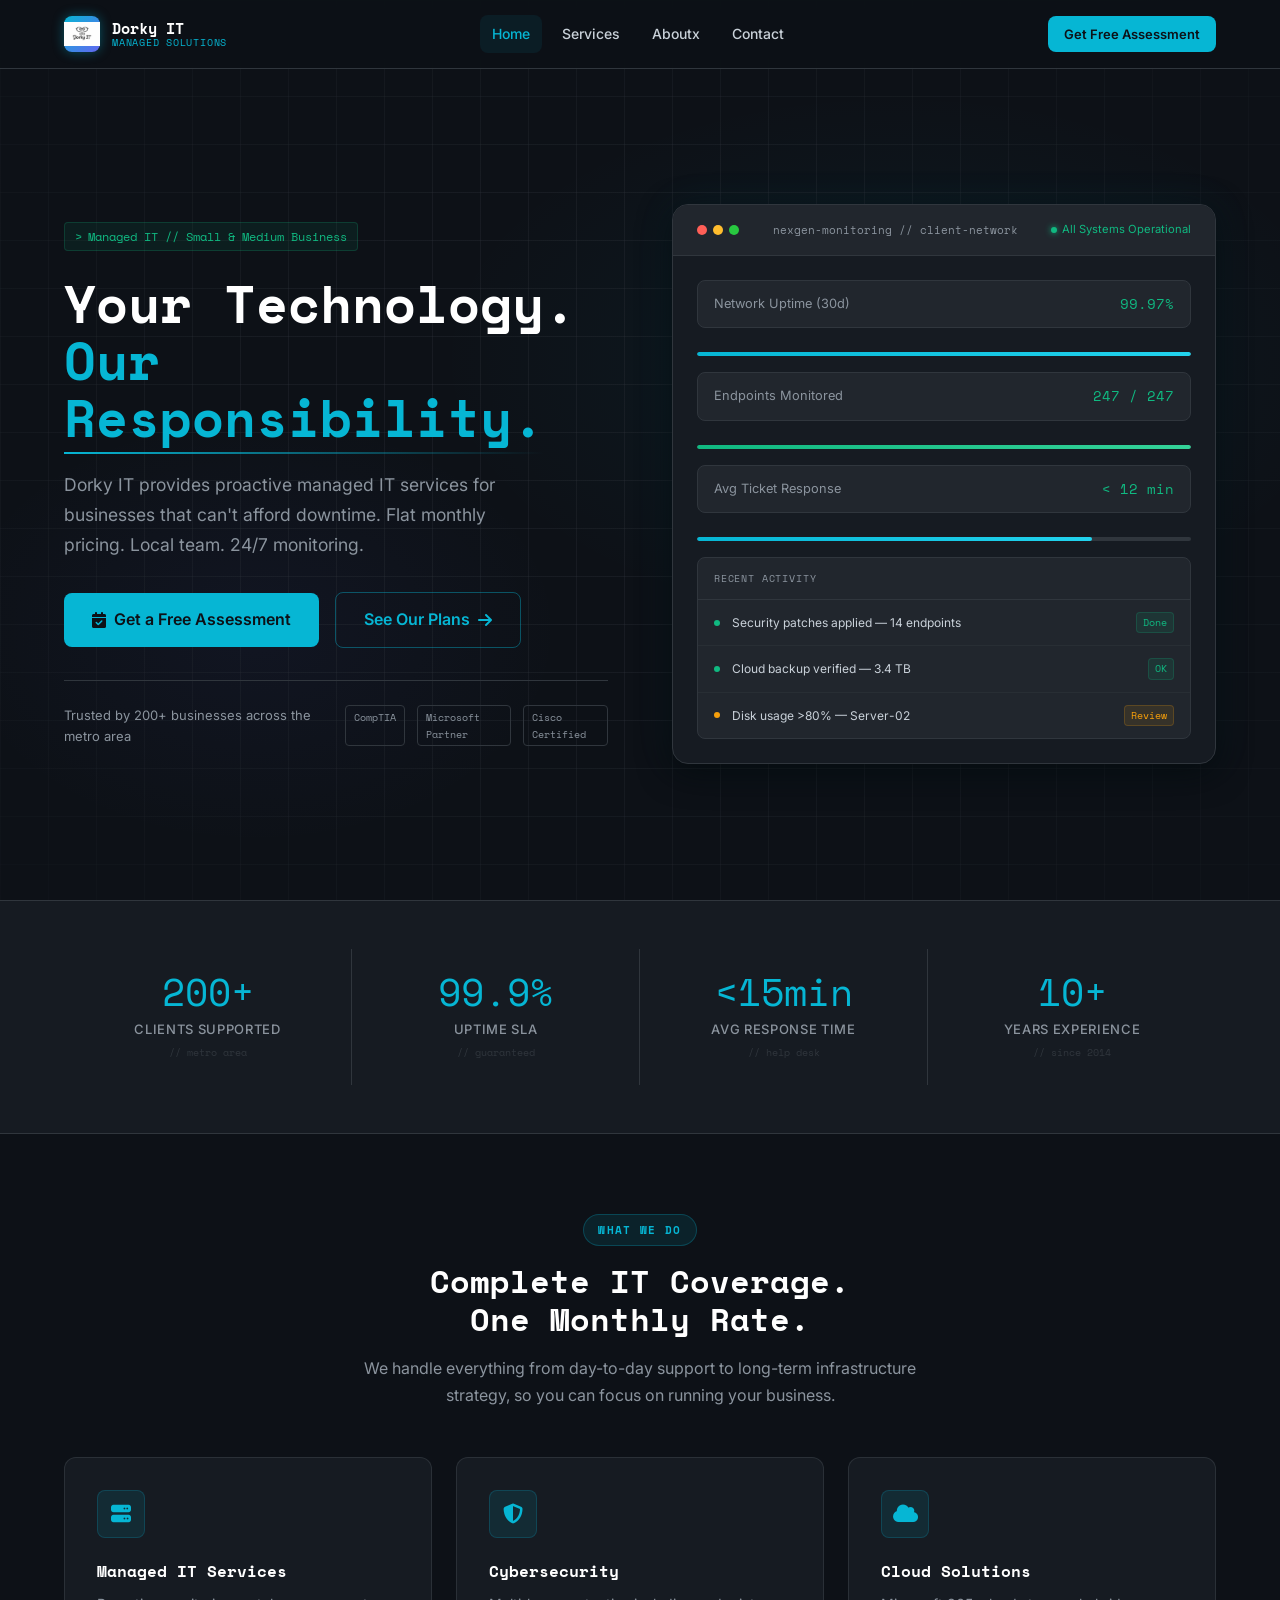
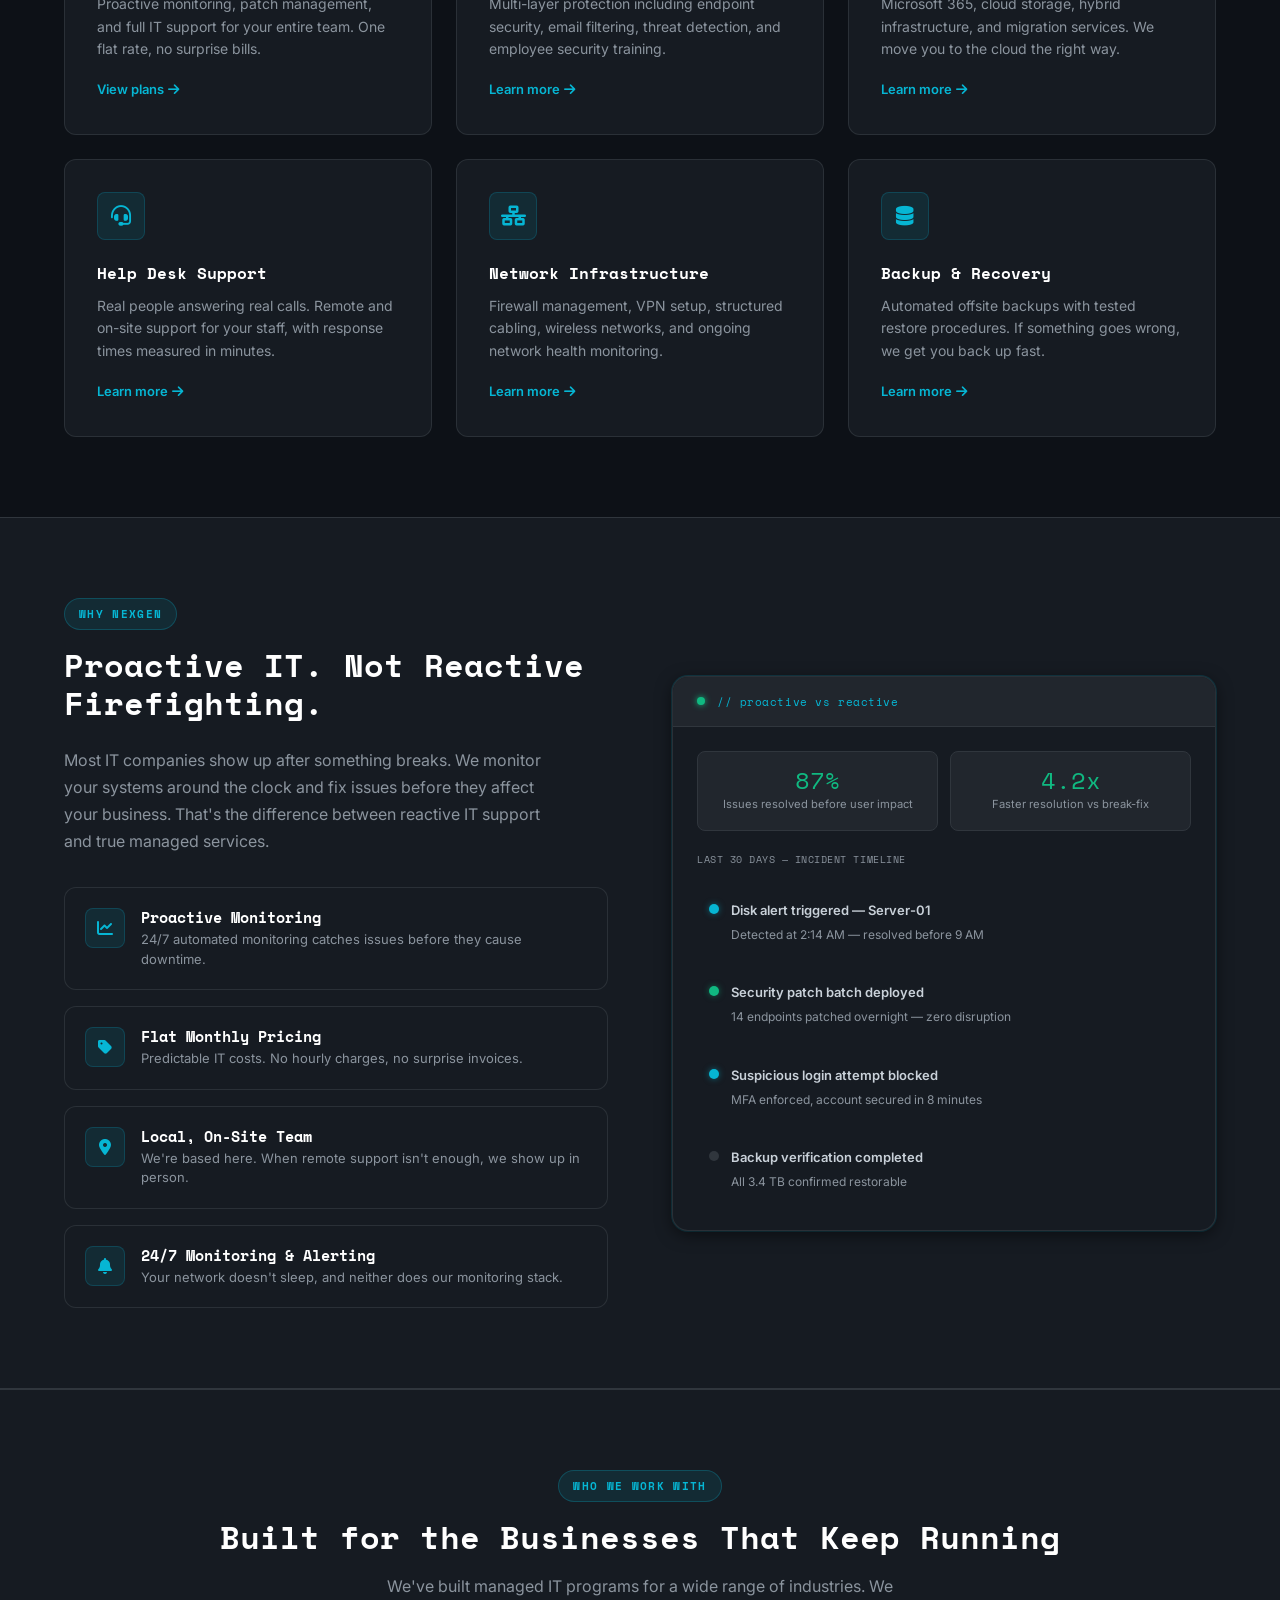
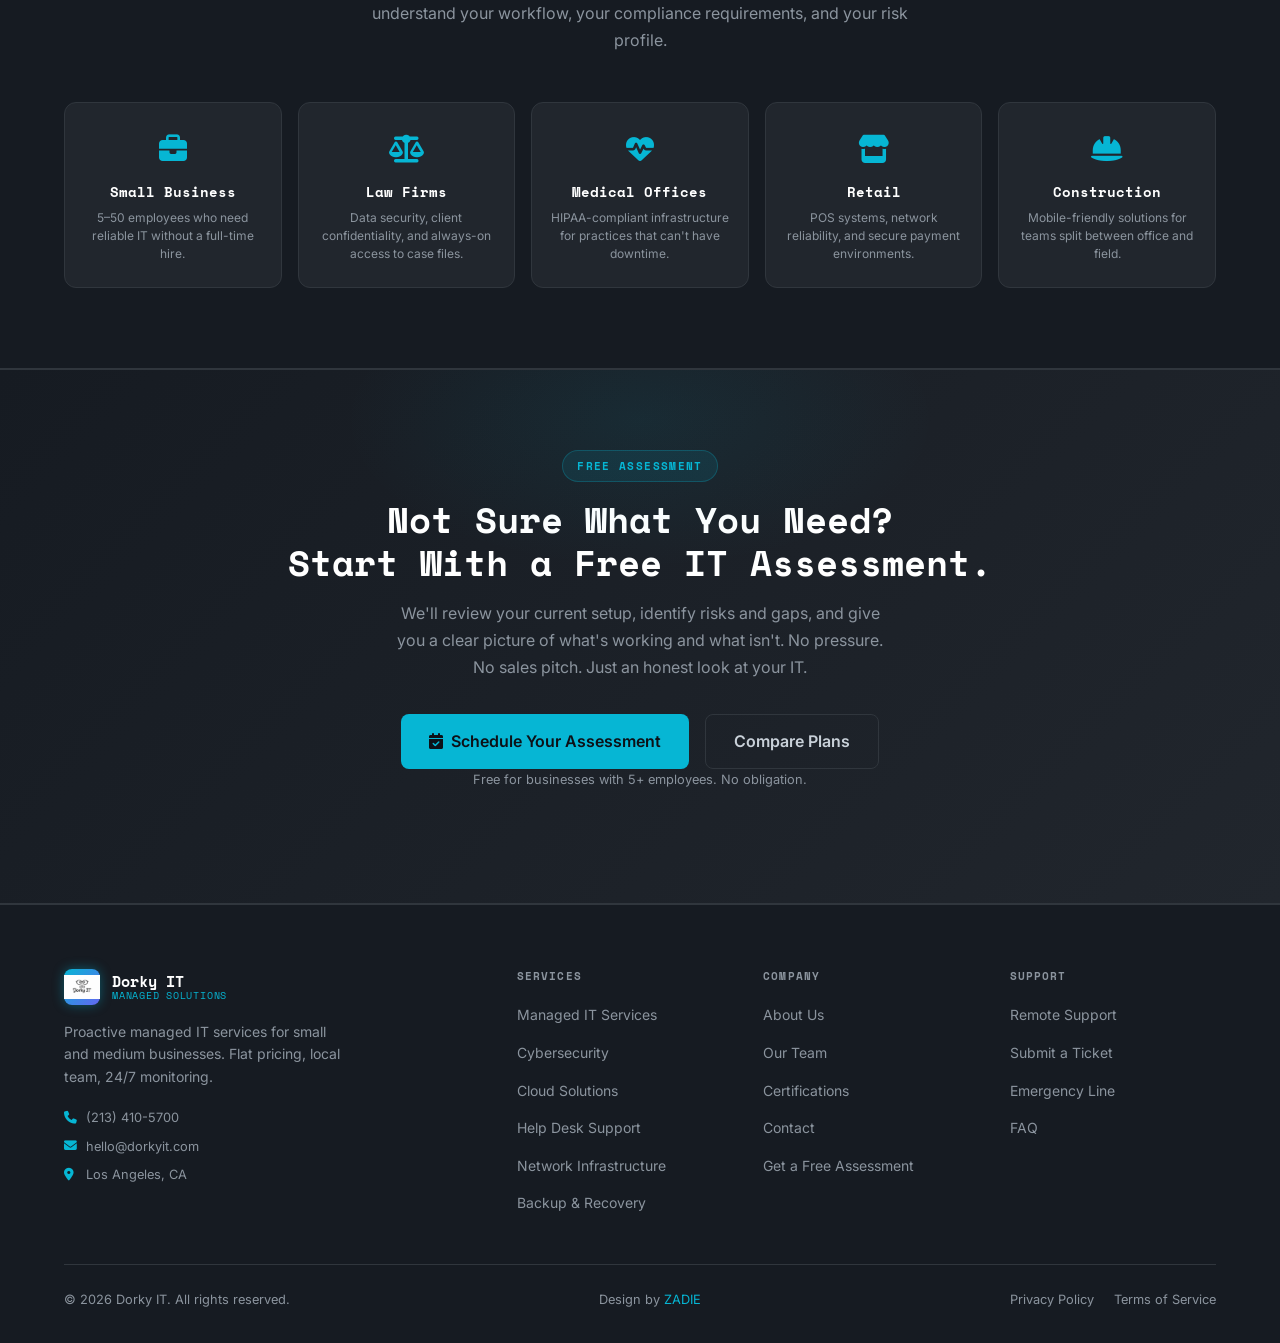
==== commit 05b3c318: "test#" ====
--- a/index.html
+++ b/index.html
@@ -27,7 +27,7 @@
     <nav class="nav" id="main-nav">
       <a href="index.html" class="nav-link active">Home</a>
       <a href="services.html" class="nav-link">Services</a>
-      <a href="about.html" class="nav-link">About</a>
+      <a href="about.html" class="nav-link">Aboutx</a>
       <a href="contact.html" class="nav-link">Contact</a>
     </nav>
 
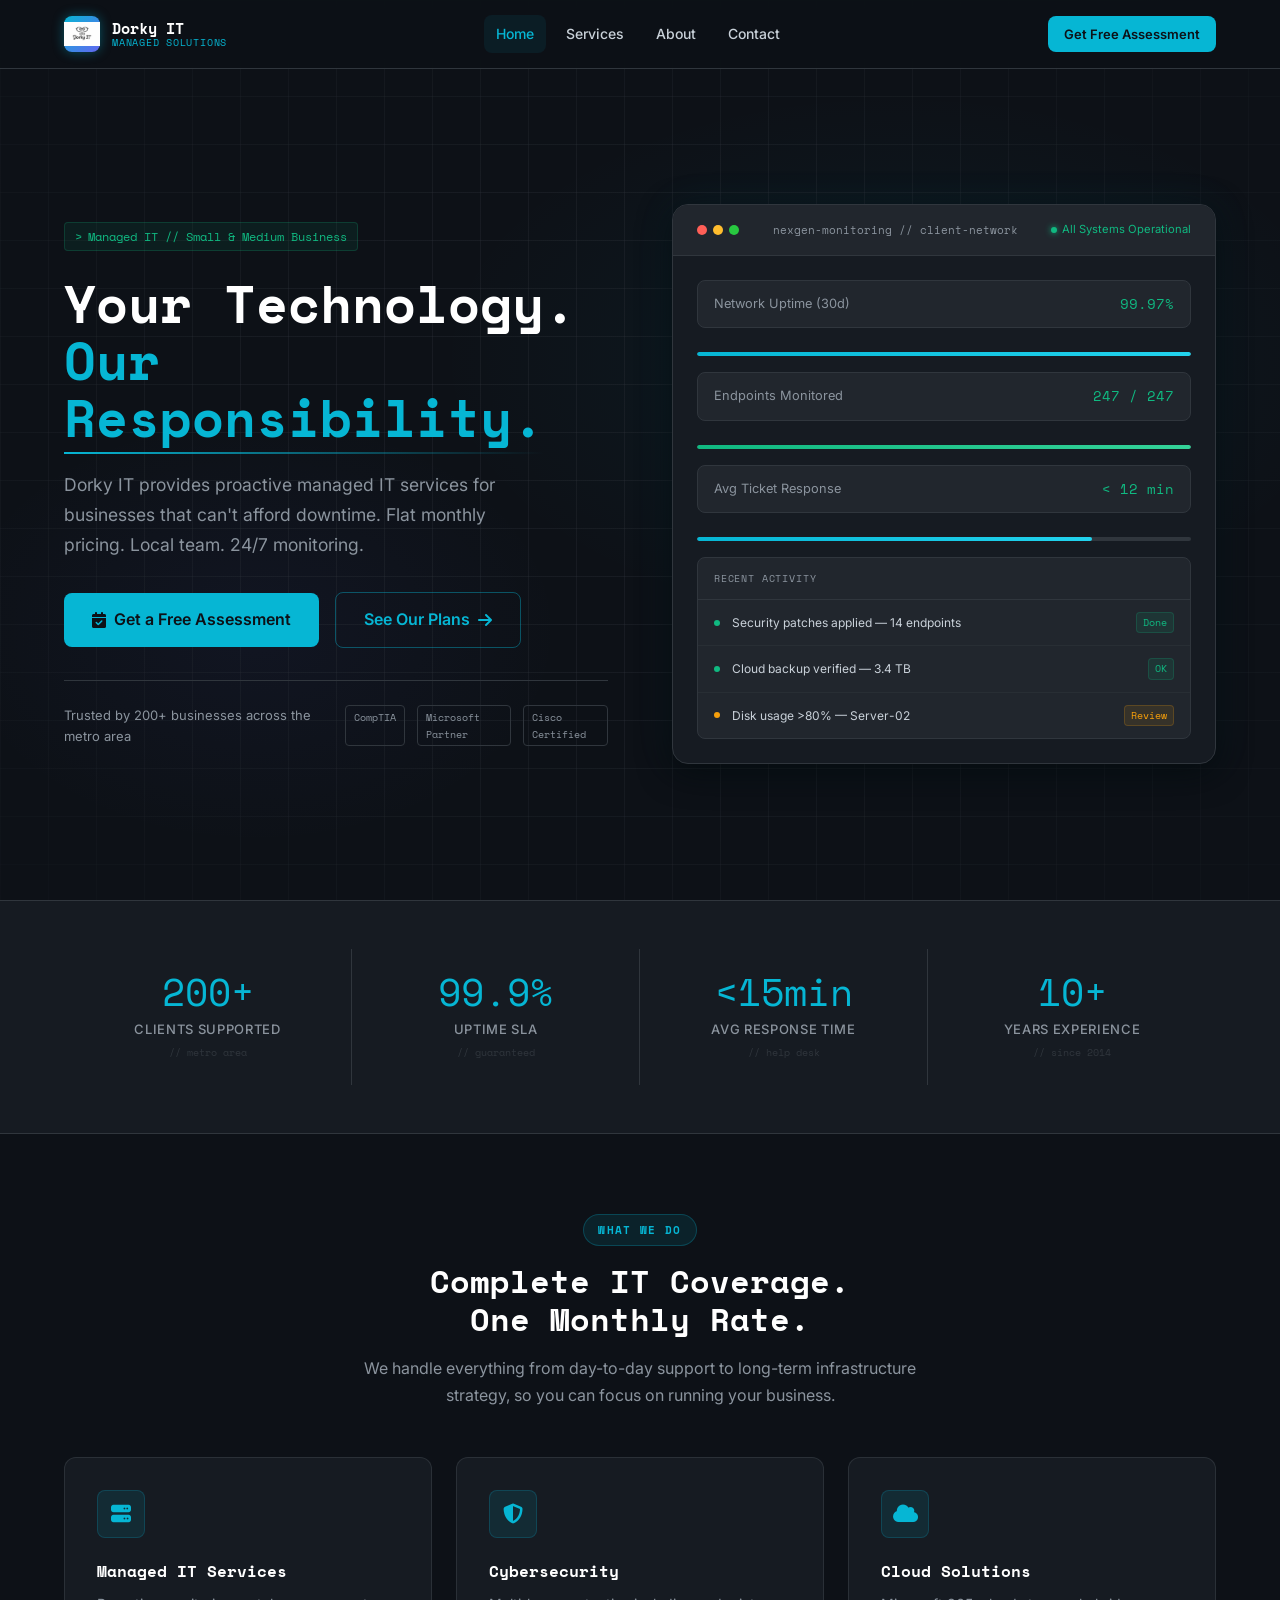
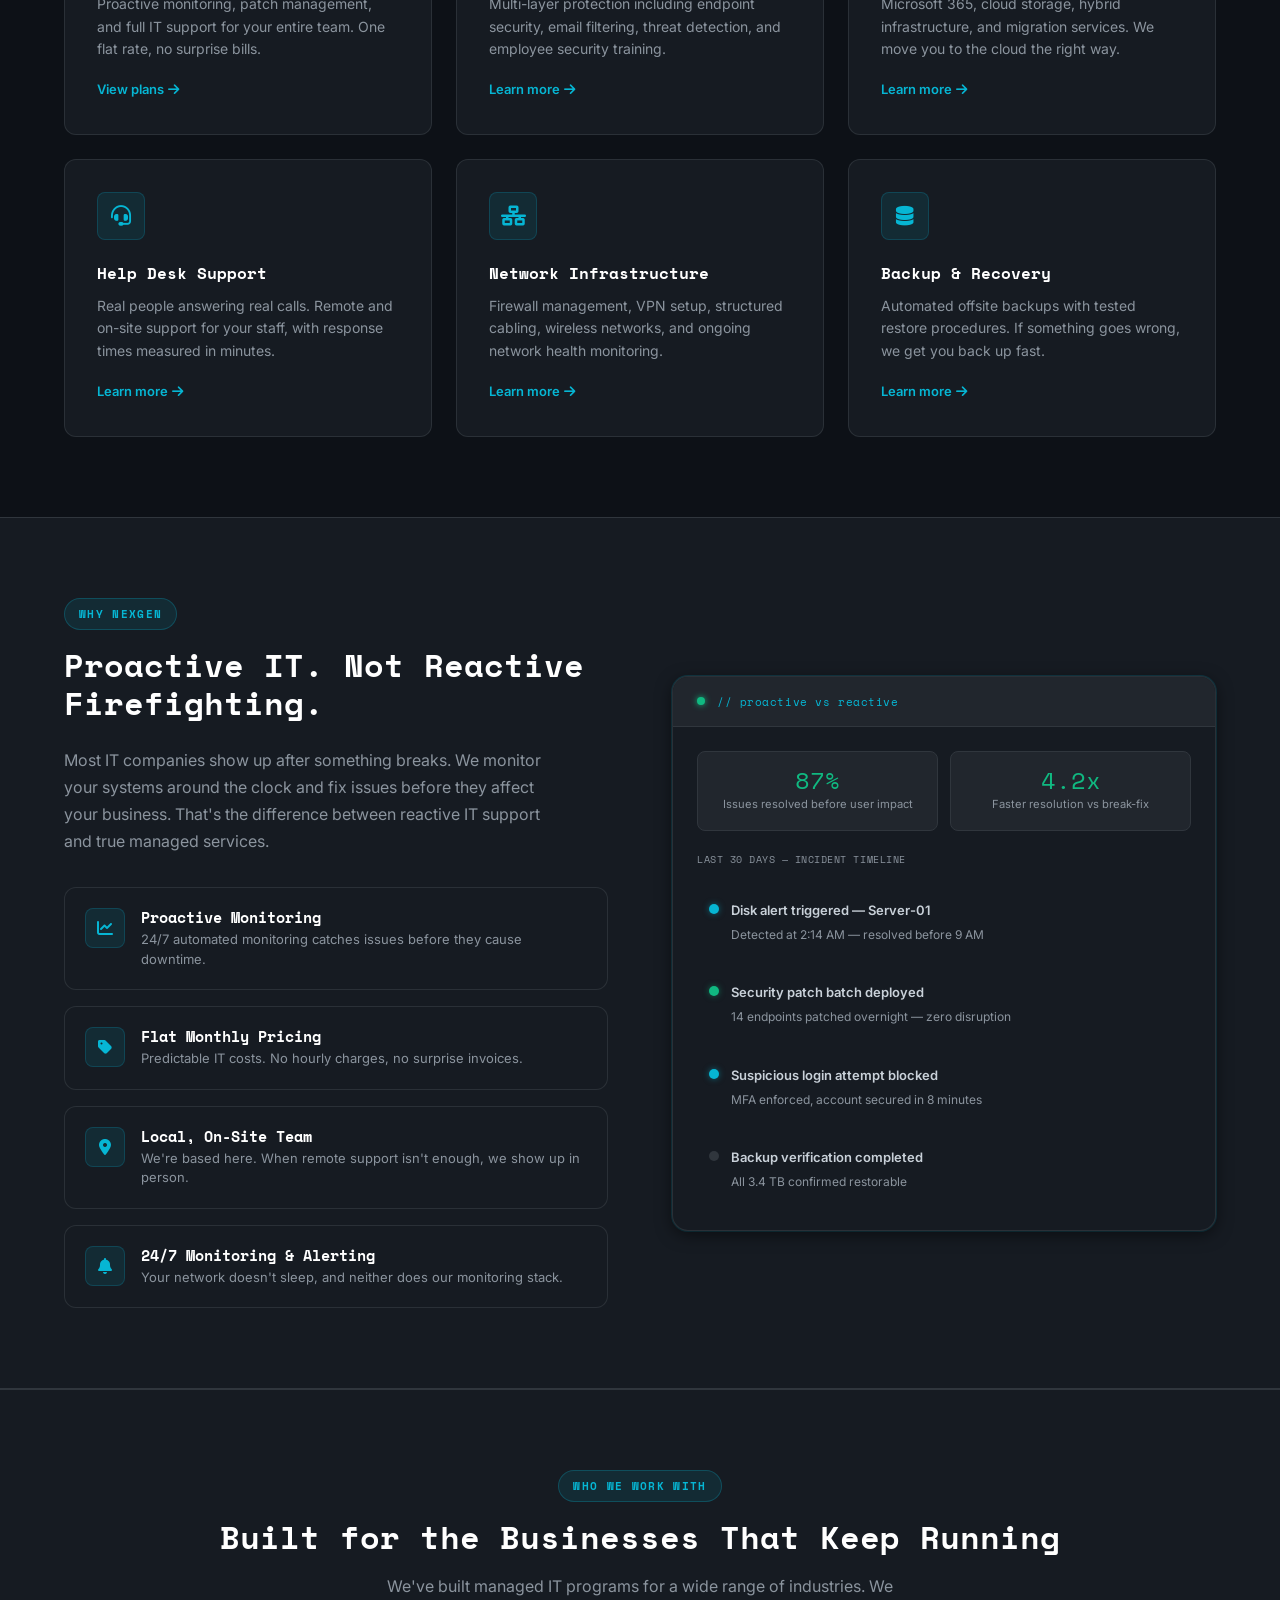
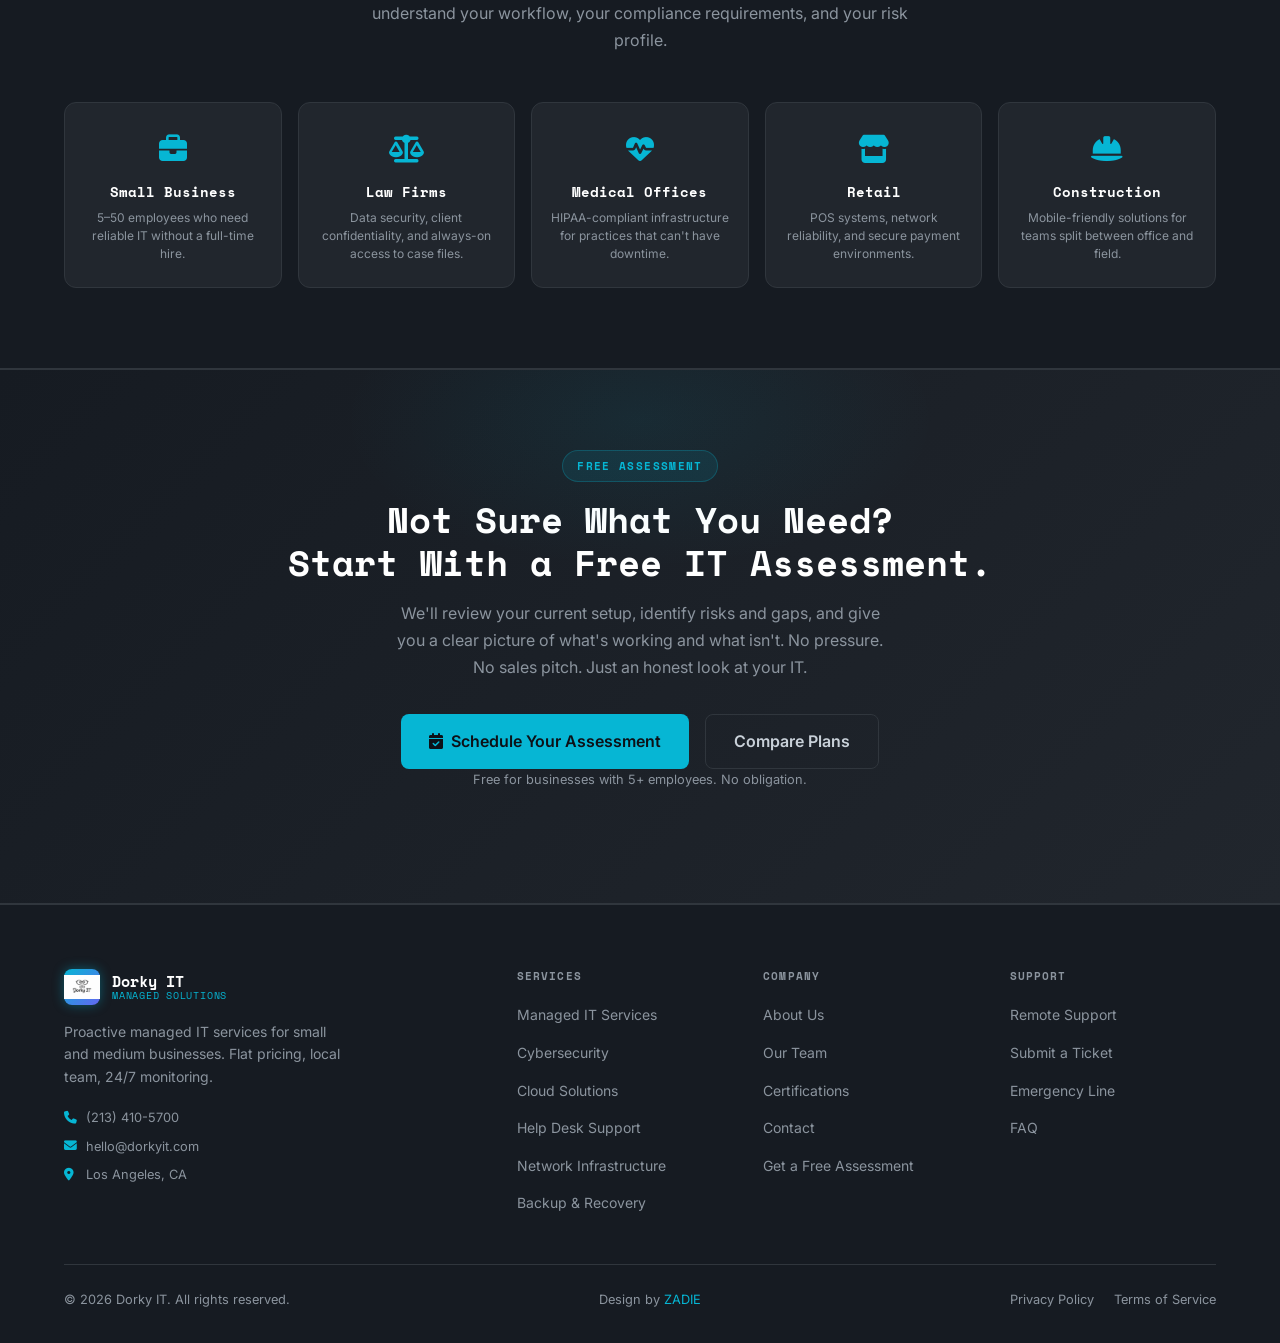
==== commit af923e2b: "Fix typo in About link text" ====
--- a/index.html
+++ b/index.html
@@ -27,7 +27,7 @@
     <nav class="nav" id="main-nav">
       <a href="index.html" class="nav-link active">Home</a>
       <a href="services.html" class="nav-link">Services</a>
-      <a href="about.html" class="nav-link">Aboutx</a>
+      <a href="about.html" class="nav-link">About</a>
       <a href="contact.html" class="nav-link">Contact</a>
     </nav>
 
